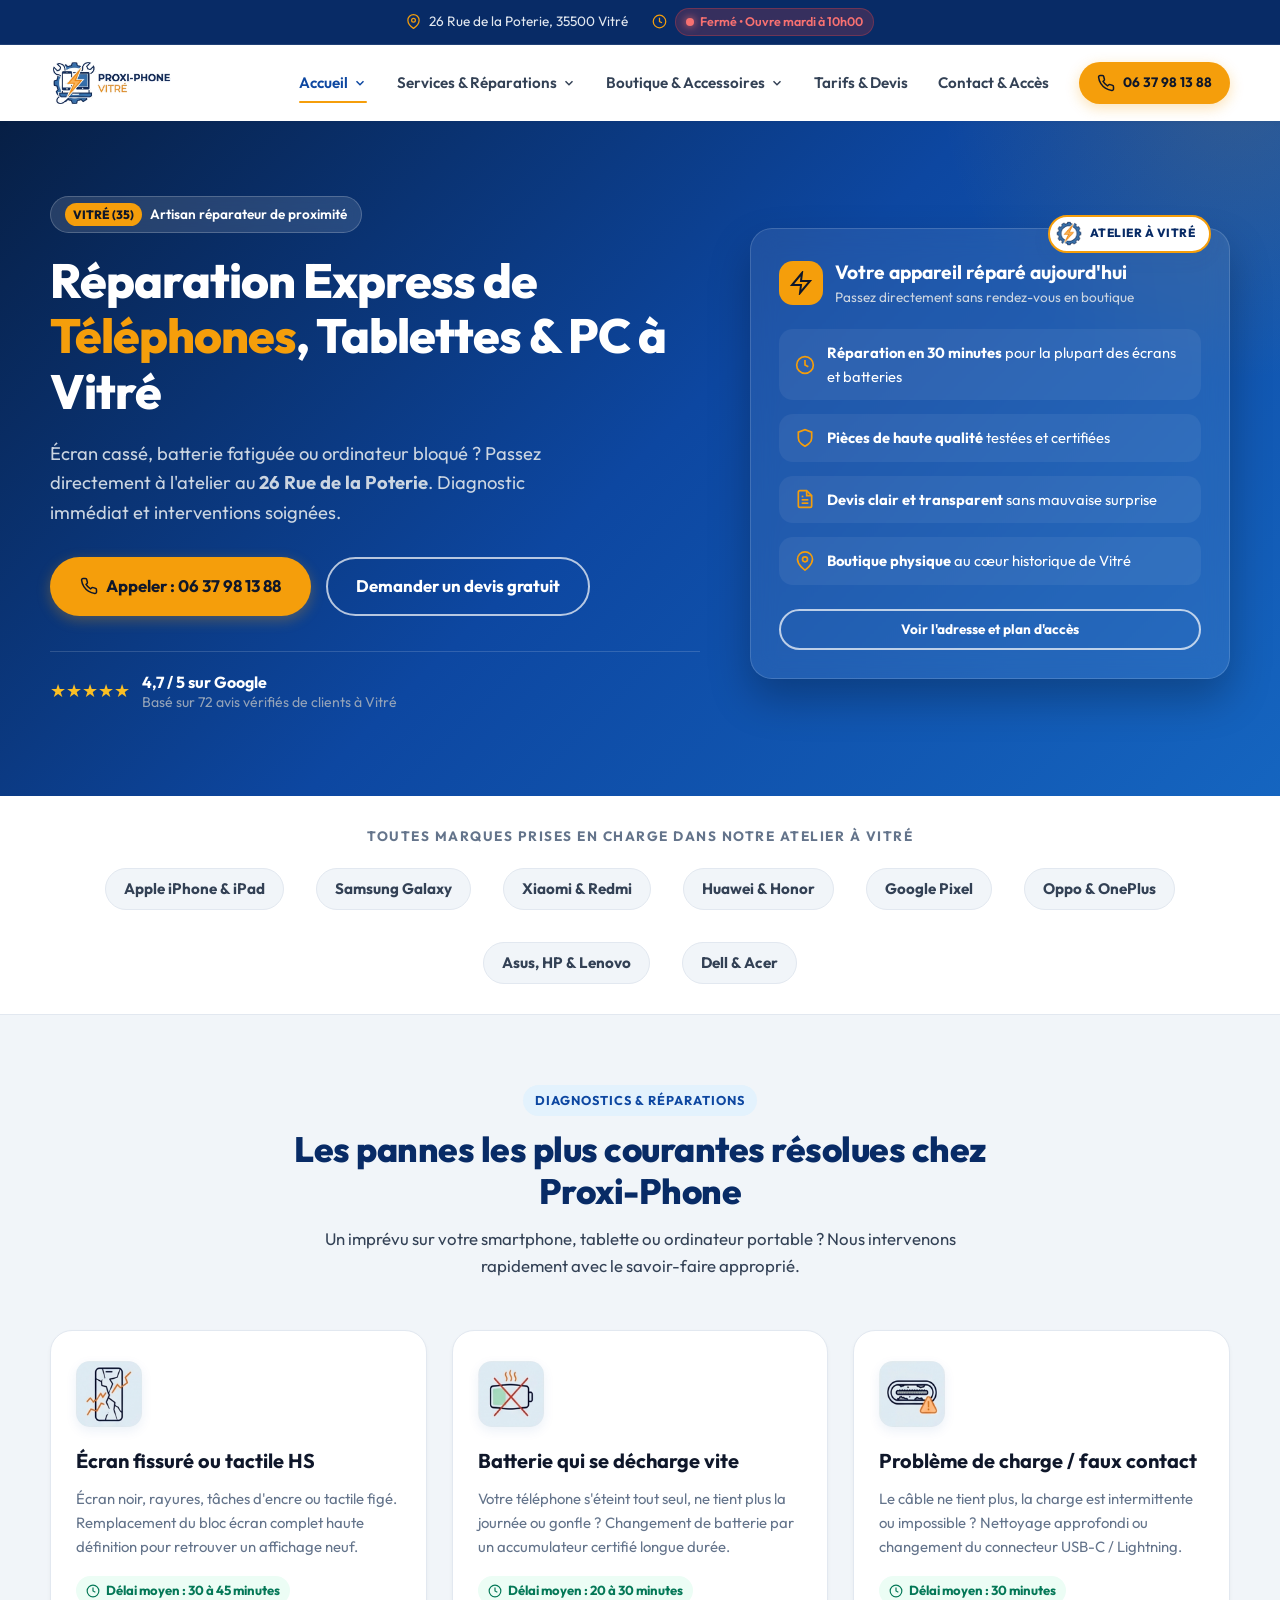
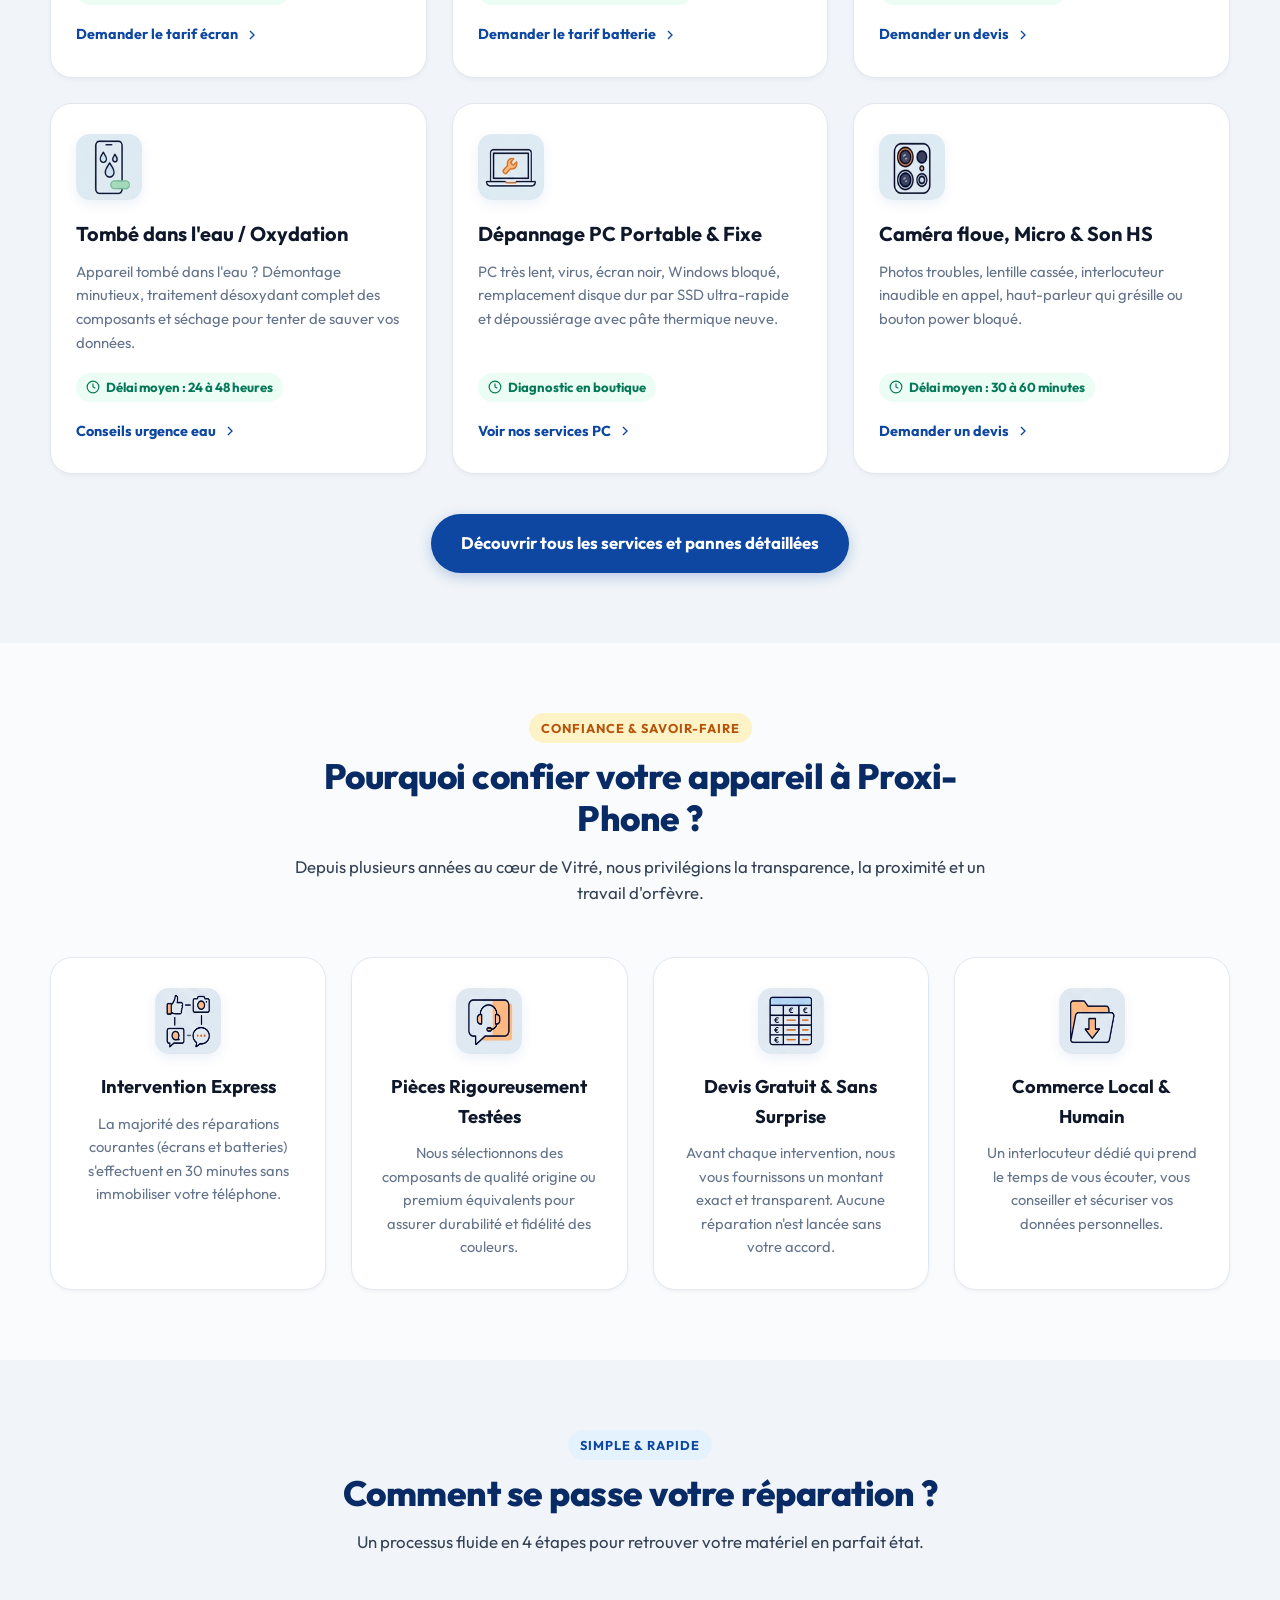
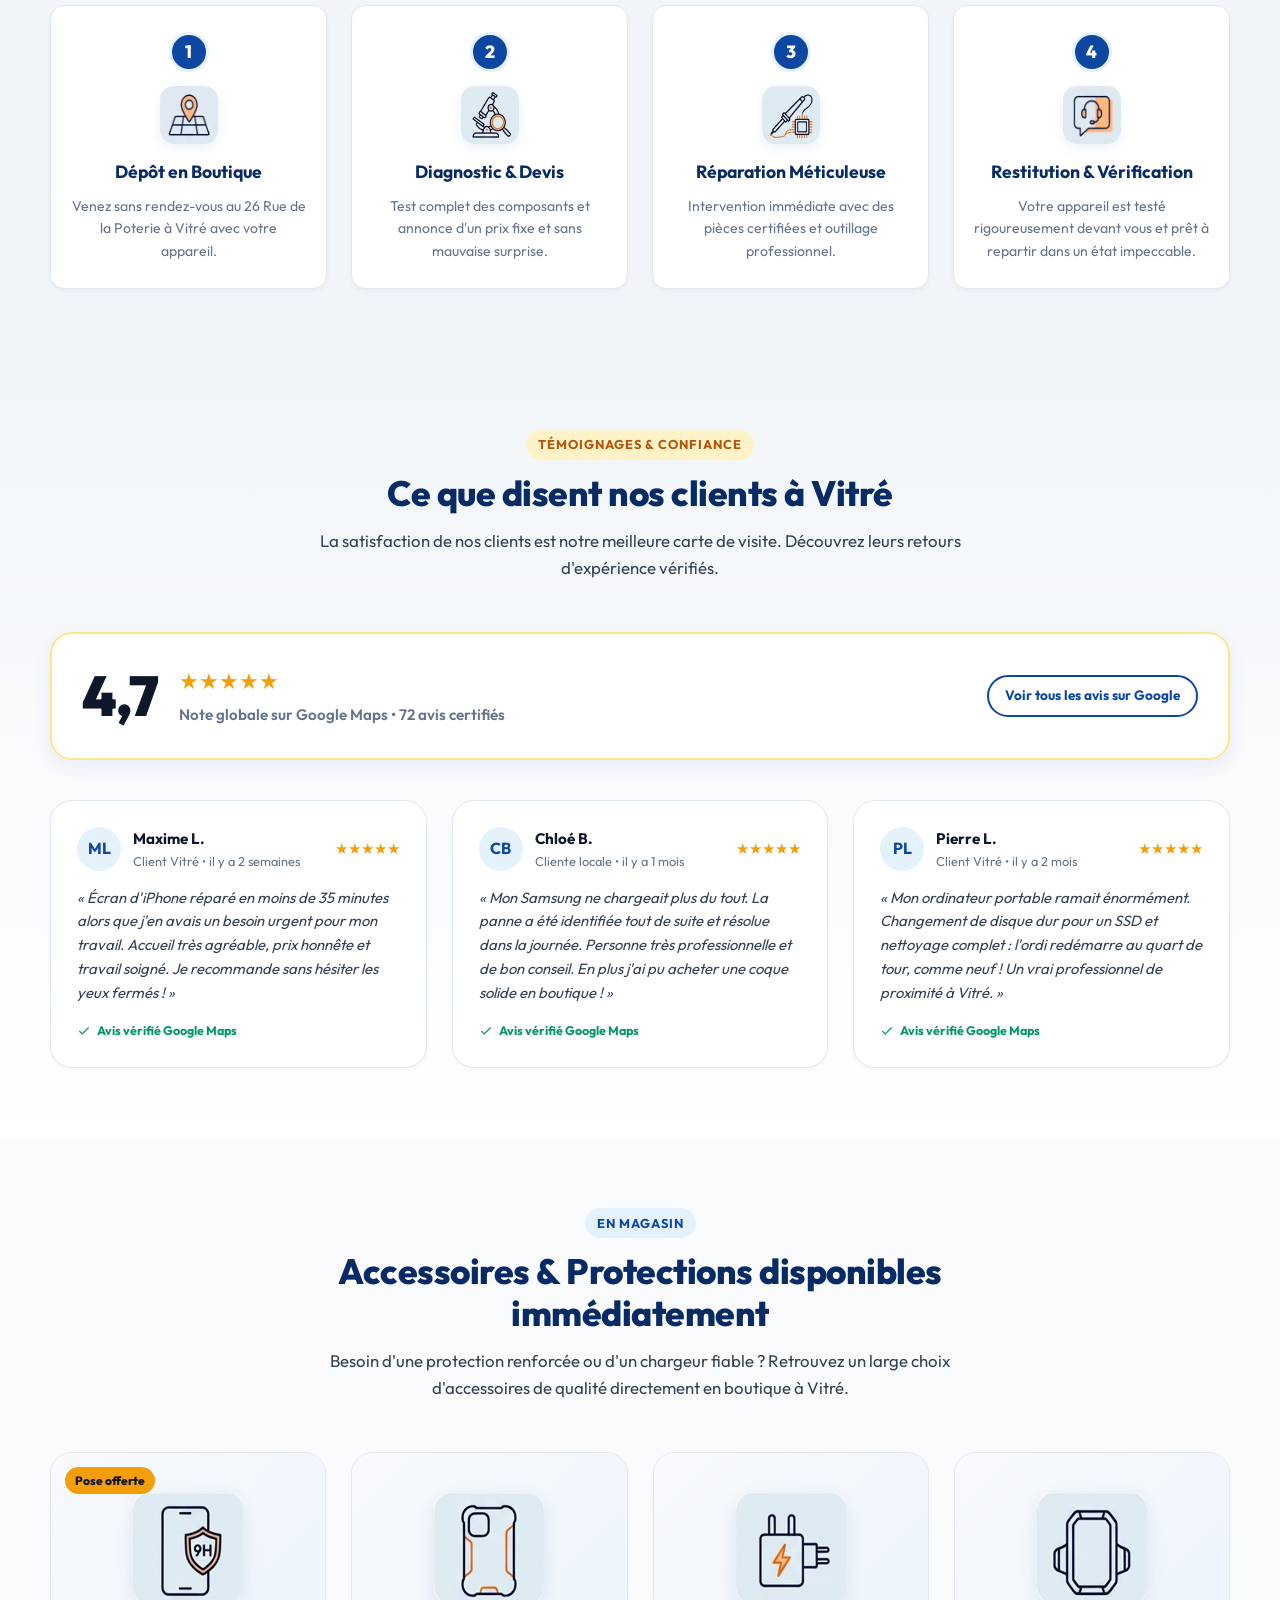
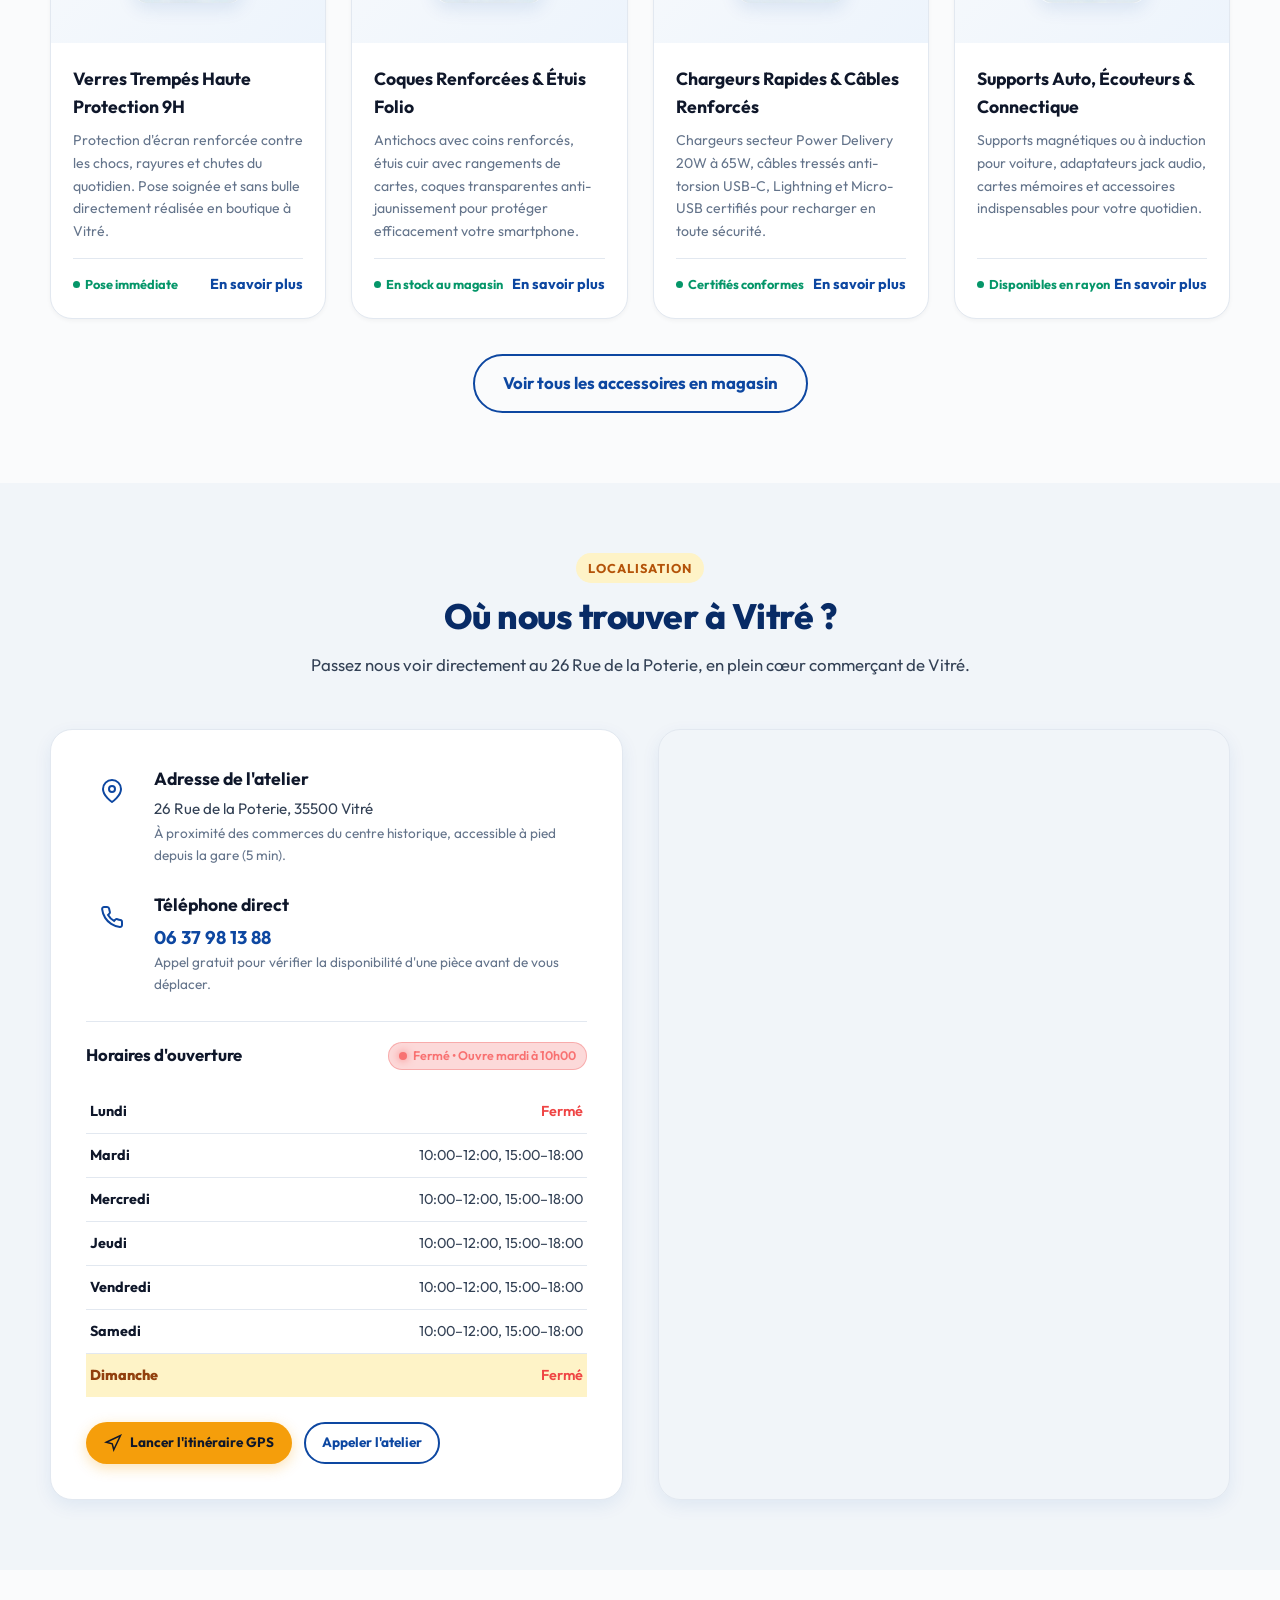
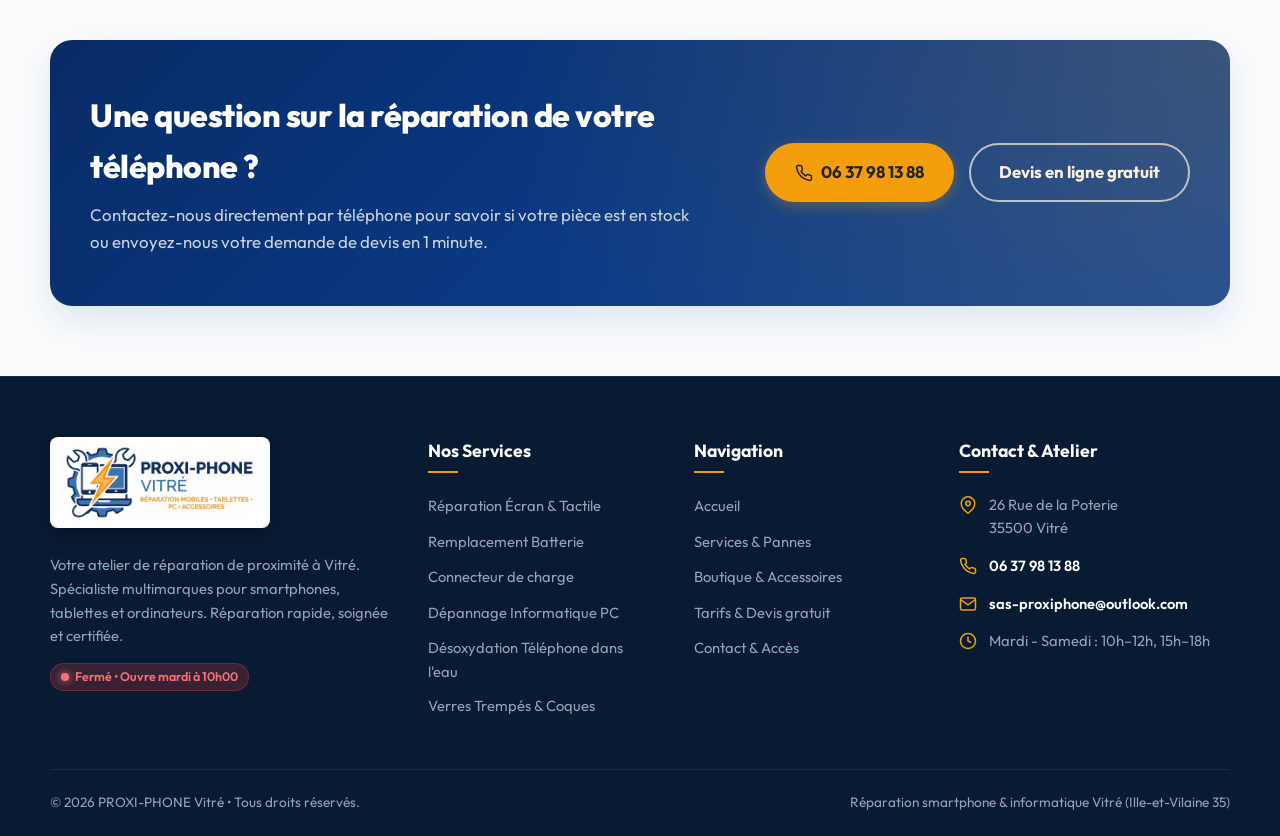
==== index.html @ 2a7ae10f "feat: version initiale v1.0.0 du site vitrine PROXI-PHONE Vitré" ====
<!DOCTYPE html>
<html lang="fr">
<head>
  <meta charset="UTF-8">
  <meta name="viewport" content="width=device-width, initial-scale=1.0">
  <title>PROXI-PHONE Vitré | Réparation Téléphones, Tablettes & Ordinateurs (35500)</title>
  <meta name="description" content="Réparation express de smartphones, tablettes et ordinateurs à Vitré (35500). Écran cassé, batterie, dépannage PC. 26 Rue de la Poterie. Sans RDV • 4.7/5 sur Google.">
  <meta name="keywords" content="réparation téléphone vitré, réparateur iphone vitré, dépannage informatique vitré, changement écran samsung 35500, proxi phone vitré, accessoires téléphone vitré">
  
  <!-- Open Graph -->
  <meta property="og:title" content="PROXI-PHONE Vitré | Réparation Express Téléphones & PC">
  <meta property="og:description" content="Votre spécialiste réparation mobile, tablette et informatique au centre-ville de Vitré. Diagnostic rapide et pièces testées & certifiées.">
  <meta property="og:type" content="website">
  <meta property="og:locale" content="fr_FR">

  <!-- Polices Google -->
  <link rel="preconnect" href="https://fonts.googleapis.com">
  <link rel="preconnect" href="https://fonts.gstatic.com" crossorigin>
  <link href="https://fonts.googleapis.com/css2?family=Outfit:wght@400;500;600;700;800;900&display=swap" rel="stylesheet">

  <link rel="stylesheet" href="assets/css/style.css">
  <link rel="icon" type="image/png" href="assets/logo/favicon.png">
  <link rel="apple-touch-icon" href="assets/logo/favicon.png">

  <!-- Données structurées SEO Local Schema.org -->
  <script type="application/ld+json">
  {
    "@context": "https://schema.org",
    "@type": "ElectronicsRepairShop",
    "name": "PROXI-PHONE",
    "image": "assets/images/store-preview.png",
    "telephone": "0637981388",
    "address": {
      "@type": "PostalAddress",
      "streetAddress": "26 Rue de la Poterie",
      "addressLocality": "Vitré",
      "postalCode": "35500",
      "addressCountry": "FR"
    },
    "geo": {
      "@type": "GeoCoordinates",
      "latitude": 48.1251,
      "longitude": -1.2114
    },
    "aggregateRating": {
      "@type": "AggregateRating",
      "ratingValue": "4.7",
      "reviewCount": "72"
    },
    "openingHoursSpecification": [
      {
        "@type": "OpeningHoursSpecification",
        "dayOfWeek": ["Tuesday", "Wednesday", "Thursday", "Friday", "Saturday"],
        "opens": "10:00",
        "closes": "12:00"
      },
      {
        "@type": "OpeningHoursSpecification",
        "dayOfWeek": ["Tuesday", "Wednesday", "Thursday", "Friday", "Saturday"],
        "opens": "15:00",
        "closes": "18:00"
      }
    ]
  }
  </script>
</head>
<body>

  <!-- Top bar infos & statut dynamique -->
  <div class="topbar">
    <div class="container">
      <div class="topbar-info">
        <div class="topbar-item">
          <svg viewBox="0 0 24 24" fill="none" stroke="currentColor" stroke-width="2"><path d="M21 10c0 7-9 13-9 13s-9-6-9-13a9 9 0 0 1 18 0z"></path><circle cx="12" cy="10" r="3"></circle></svg>
          <span>26 Rue de la Poterie, 35500 Vitré</span>
        </div>
        <div class="topbar-item">
          <svg viewBox="0 0 24 24" fill="none" stroke="currentColor" stroke-width="2"><circle cx="12" cy="12" r="10"></circle><polyline points="12 6 12 12 16 14"></polyline></svg>
          <span class="status-badge closed"><span class="status-dot"></span><span>Calcul en cours...</span></span>
        </div>
      </div>
    </div>
  </div>

  <!-- Header & Navigation -->
  <header class="site-header">
    <div class="container">
      <div class="header-inner">
        <a href="index.html" class="logo" title="PROXI-PHONE Vitré - Accueil">
          <img src="assets/logo/logo-compact-horizontal.png" alt="PROXI-PHONE Vitré - Réparation Mobiles & PC" class="logo-header-img" width="419" height="163" fetchpriority="high">
        </a>

        <nav class="main-nav">
          <ul class="nav-links">
            <li class="nav-item has-dropdown">
              <a href="index.html" class="nav-link active">
                <span>Accueil</span>
                <svg class="dropdown-chevron" viewBox="0 0 24 24" fill="none" stroke="currentColor"><polyline points="6 9 12 15 18 9"></polyline></svg>
              </a>
              <ul class="dropdown-menu">
                <li><a href="index.html" class="dropdown-item"><svg viewBox="0 0 24 24" fill="none" stroke="currentColor" stroke-width="2"><path d="M3 9l9-7 9 7v11a2 2 0 0 1-2 2H5a2 2 0 0 1-2-2z"></path><polyline points="9 22 9 12 15 12 15 22"></polyline></svg><span>Vue d'ensemble</span></a></li>
                <li><a href="index.html#pannes-courantes" class="dropdown-item"><svg viewBox="0 0 24 24" fill="none" stroke="currentColor" stroke-width="2"><circle cx="12" cy="12" r="10"></circle><polyline points="12 6 12 12 16 14"></polyline></svg><span>Pannes les plus courantes</span></a></li>
                <li><a href="index.html#pourquoi-proxi-phone" class="dropdown-item"><svg viewBox="0 0 24 24" fill="none" stroke="currentColor" stroke-width="2"><path d="M12 22s8-4 8-10V5l-8-3-8 3v7c0 6 8 10 8 10z"></path></svg><span>Pourquoi confier votre appareil</span></a></li>
              </ul>
            </li>

            <li class="nav-item has-dropdown">
              <a href="services.html" class="nav-link">
                <span>Services & Réparations</span>
                <svg class="dropdown-chevron" viewBox="0 0 24 24" fill="none" stroke="currentColor"><polyline points="6 9 12 15 18 9"></polyline></svg>
              </a>
              <ul class="dropdown-menu">
                <li><a href="services.html" class="dropdown-item"><svg viewBox="0 0 24 24" fill="none" stroke="currentColor" stroke-width="2"><polygon points="12 2 15.09 8.26 22 9.27 17 14.14 18.18 21.02 12 17.77 5.82 21.02 7 14.14 2 9.27 8.91 8.26 12 2"></polygon></svg><span>Tous nos services</span></a></li>
                <li><a href="services.html#reparation-smartphones" class="dropdown-item"><svg viewBox="0 0 24 24" fill="none" stroke="currentColor" stroke-width="2"><rect x="5" y="2" width="14" height="20" rx="2" ry="2"></rect><line x1="12" y1="18" x2="12.01" y2="18"></line></svg><span>Réparation Smartphone</span></a></li>
                <li><a href="services.html#reparation-tablettes" class="dropdown-item"><svg viewBox="0 0 24 24" fill="none" stroke="currentColor" stroke-width="2"><rect x="4" y="2" width="16" height="20" rx="2" ry="2"></rect><line x1="12" y1="18" x2="12.01" y2="18"></line></svg><span>Réparation iPad & Tablettes Android</span></a></li>
                <li><a href="services.html#depannage-informatique" class="dropdown-item"><svg viewBox="0 0 24 24" fill="none" stroke="currentColor" stroke-width="2"><rect x="2" y="3" width="20" height="14" rx="2" ry="2"></rect><line x1="8" y1="21" x2="16" y2="21"></line><line x1="12" y1="17" x2="12" y2="21"></line></svg><span>Dépannage Informatique (PC & Mac)</span></a></li>
              </ul>
            </li>

            <li class="nav-item has-dropdown">
              <a href="accessoires.html" class="nav-link">
                <span>Boutique & Accessoires</span>
                <svg class="dropdown-chevron" viewBox="0 0 24 24" fill="none" stroke="currentColor"><polyline points="6 9 12 15 18 9"></polyline></svg>
              </a>
              <ul class="dropdown-menu">
                <li><a href="accessoires.html" class="dropdown-item"><svg viewBox="0 0 24 24" fill="none" stroke="currentColor" stroke-width="2"><path d="M6 2L3 6v14a2 2 0 0 0 2 2h14a2 2 0 0 0 2-2V6l-3-4z"></path><line x1="3" y1="6" x2="21" y2="6"></line><path d="M16 10a4 4 0 0 1-8 0"></path></svg><span>Boutique en magasin</span></a></li>
                <li><a href="accessoires.html#gammes-accessoires" class="dropdown-item"><svg viewBox="0 0 24 24" fill="none" stroke="currentColor" stroke-width="2"><rect x="5" y="2" width="14" height="20" rx="2" ry="2"></rect><line x1="12" y1="18" x2="12.01" y2="18"></line></svg><span>Nos gammes d'accessoires disponibles</span></a></li>
                <li><a href="accessoires.html#avantages-boutique" class="dropdown-item"><svg viewBox="0 0 24 24" fill="none" stroke="currentColor" stroke-width="2"><polygon points="12 2 15.09 8.26 22 9.27 17 14.14 18.18 21.02 12 17.77 5.82 21.02 7 14.14 2 9.27 8.91 8.26 12 2"></polygon></svg><span>L'avantage d'acheter en boutique à Vitré</span></a></li>
              </ul>
            </li>

            <li class="nav-item"><a href="devis.html" class="nav-link">Tarifs & Devis</a></li>
            <li class="nav-item"><a href="contact.html" class="nav-link">Contact & Accès</a></li>
          </ul>

          <div class="header-cta-group">
            <a href="tel:0637981388" class="btn btn-accent btn-sm">
              <svg viewBox="0 0 24 24" fill="none" stroke="currentColor" stroke-width="2"><path d="M22 16.92v3a2 2 0 0 1-2.18 2 19.79 19.79 0 0 1-8.63-3.07 19.5 19.5 0 0 1-6-6 19.79 19.79 0 0 1-3.07-8.67A2 2 0 0 1 4.11 2h3a2 2 0 0 1 2 1.72 12.84 12.84 0 0 0 .7 2.81 2 2 0 0 1-.45 2.11L8.09 9.91a16 16 0 0 0 6 6l1.27-1.27a2 2 0 0 1 2.11-.45 12.84 12.84 0 0 0 2.81.7A2 2 0 0 1 22 16.92z"></path></svg>
              <span>06 37 98 13 88</span>
            </a>
            <button class="menu-toggle" aria-label="Menu principal">
              <svg width="24" height="24" viewBox="0 0 24 24" fill="none" stroke="currentColor" stroke-width="2"><line x1="3" y1="12" x2="21" y2="12"></line><line x1="3" y1="6" x2="21" y2="6"></line><line x1="3" y1="18" x2="21" y2="18"></line></svg>
            </button>
          </div>
        </nav>
      </div>
    </div>
  </header>

  <!-- HERO SECTION -->
  <section class="hero">
    <div class="container">
      <div class="hero-grid">
        <div class="hero-content">
          <div class="hero-badge-pill">
            <span class="pill-tag">VITRÉ (35)</span>
            <span>Artisan réparateur de proximité</span>
          </div>
          
          <h1 class="hero-title">
            Réparation Express de <span class="highlight">Téléphones</span>, Tablettes & PC à Vitré
          </h1>
          
          <p class="hero-subtitle">
            Écran cassé, batterie fatiguée ou ordinateur bloqué ? Passez directement à l'atelier au <strong>26 Rue de la Poterie</strong>. Diagnostic immédiat et interventions soignées.
          </p>

          <div class="hero-actions">
            <a href="tel:0637981388" class="btn btn-accent btn-lg">
              <svg viewBox="0 0 24 24" fill="none" stroke="currentColor" stroke-width="2"><path d="M22 16.92v3a2 2 0 0 1-2.18 2 19.79 19.79 0 0 1-8.63-3.07 19.5 19.5 0 0 1-6-6 19.79 19.79 0 0 1-3.07-8.67A2 2 0 0 1 4.11 2h3a2 2 0 0 1 2 1.72 12.84 12.84 0 0 0 .7 2.81 2 2 0 0 1-.45 2.11L8.09 9.91a16 16 0 0 0 6 6l1.27-1.27a2 2 0 0 1 2.11-.45 12.84 12.84 0 0 0 2.81.7A2 2 0 0 1 22 16.92z"></path></svg>
              <span>Appeler : 06 37 98 13 88</span>
            </a>
            <a href="devis.html" class="btn btn-outline-white btn-lg">
              Demander un devis gratuit
            </a>
          </div>

          <div class="hero-social-proof">
            <div class="google-review-badge">
              <div class="google-stars">★★★★★</div>
              <div class="google-text">
                <strong>4,7 / 5 sur Google</strong>
                <span>Basé sur 72 avis vérifiés de clients à Vitré</span>
              </div>
            </div>
          </div>
        </div>

        <!-- Carte droite mise en avant -->
        <div class="hero-card">
          <div class="hero-corner-badge">
            <img src="assets/logo/logo-icone-engrenage.png" alt="Proxi-Phone Vitré" loading="lazy" decoding="async">
            <span>Atelier à Vitré</span>
          </div>
          <div class="hero-card-header">
            <div class="hero-card-icon">
              <svg viewBox="0 0 24 24" fill="none" stroke="currentColor" stroke-width="2"><polygon points="13 2 3 14 12 14 11 22 21 10 12 10 13 2"></polygon></svg>
            </div>
            <div>
              <h3>Votre appareil réparé aujourd'hui</h3>
              <p>Passez directement sans rendez-vous en boutique</p>
            </div>
          </div>

          <div class="hero-features-list">
            <div class="hero-feature-item">
              <svg viewBox="0 0 24 24" fill="none" stroke="currentColor" stroke-width="2"><circle cx="12" cy="12" r="10"></circle><polyline points="12 6 12 12 16 14"></polyline></svg>
              <div><strong>Réparation en 30 minutes</strong> pour la plupart des écrans et batteries</div>
            </div>
            <div class="hero-feature-item">
              <svg viewBox="0 0 24 24" fill="none" stroke="currentColor" stroke-width="2"><path d="M12 22s8-4 8-10V5l-8-3-8 3v7c0 6 8 10 8 10z"></path></svg>
              <div><strong>Pièces de haute qualité</strong> testées et certifiées</div>
            </div>
            <div class="hero-feature-item">
              <svg viewBox="0 0 24 24" fill="none" stroke="currentColor" stroke-width="2"><path d="M14 2H6a2 2 0 0 0-2 2v16a2 2 0 0 0 2 2h12a2 2 0 0 0 2-2V8z"></path><polyline points="14 2 14 8 20 8"></polyline><line x1="16" y1="13" x2="8" y2="13"></line><line x1="16" y1="17" x2="8" y2="17"></line><polyline points="10 9 9 9 8 9"></polyline></svg>
              <div><strong>Devis clair et transparent</strong> sans mauvaise surprise</div>
            </div>
            <div class="hero-feature-item">
              <svg viewBox="0 0 24 24" fill="none" stroke="currentColor" stroke-width="2"><path d="M21 10c0 7-9 13-9 13s-9-6-9-13a9 9 0 0 1 18 0z"></path><circle cx="12" cy="10" r="3"></circle></svg>
              <div><strong>Boutique physique</strong> au cœur historique de Vitré</div>
            </div>
          </div>

          <div class="hero-card-footer">
            <a href="contact.html" class="btn btn-outline-white btn-sm" style="width:100%;">
              Voir l'adresse et plan d'accès
            </a>
          </div>
        </div>
      </div>
    </div>
  </section>

  <!-- BANDEAU DES MARQUES -->
  <section class="brands-section">
    <div class="container">
      <div class="brands-title">Toutes marques prises en charge dans notre atelier à Vitré</div>
      <div class="brands-list">
        <span class="brand-badge">Apple iPhone & iPad</span>
        <span class="brand-badge">Samsung Galaxy</span>
        <span class="brand-badge">Xiaomi & Redmi</span>
        <span class="brand-badge">Huawei & Honor</span>
        <span class="brand-badge">Google Pixel</span>
        <span class="brand-badge">Oppo & OnePlus</span>
        <span class="brand-badge">Asus, HP & Lenovo</span>
        <span class="brand-badge">Dell & Acer</span>
      </div>
    </div>
  </section>

  <!-- SECTION PANNES COURANTES -->
  <section class="section section-bg-light" id="pannes-courantes">
    <div class="container">
      <div class="section-header">
        <span class="section-tag">Diagnostics & Réparations</span>
        <h2 class="section-title">Les pannes les plus courantes résolues chez Proxi-Phone</h2>
        <p class="section-desc">Un imprévu sur votre smartphone, tablette ou ordinateur portable ? Nous intervenons rapidement avec le savoir-faire approprié.</p>
      </div>

      <div class="issues-grid">
        <!-- Écran cassé -->
        <div class="issue-card">
          <div class="issue-card-icon">
            <img src="assets/pictogrammes/picto-ecran-casse.png" alt="Écran fissuré ou tactile HS" loading="lazy" decoding="async">
          </div>
          <h3>Écran fissuré ou tactile HS</h3>
          <p>Écran noir, rayures, tâches d'encre ou tactile figé. Remplacement du bloc écran complet haute définition pour retrouver un affichage neuf.</p>
          <div class="issue-card-delay">
            <svg viewBox="0 0 24 24" fill="none" stroke="currentColor" stroke-width="2"><circle cx="12" cy="12" r="10"></circle><polyline points="12 6 12 12 16 14"></polyline></svg>
            <span>Délai moyen : 30 à 45 minutes</span>
          </div>
          <a href="devis.html" class="issue-card-btn">
            Demander le tarif écran <svg viewBox="0 0 24 24" fill="none" stroke="currentColor" stroke-width="2"><polyline points="9 18 15 12 9 6"></polyline></svg>
          </a>
        </div>

        <!-- Batterie HS -->
        <div class="issue-card">
          <div class="issue-card-icon">
            <img src="assets/pictogrammes/picto-batterie.png" alt="Batterie qui se décharge vite" loading="lazy" decoding="async">
          </div>
          <h3>Batterie qui se décharge vite</h3>
          <p>Votre téléphone s'éteint tout seul, ne tient plus la journée ou gonfle ? Changement de batterie par un accumulateur certifié longue durée.</p>
          <div class="issue-card-delay">
            <svg viewBox="0 0 24 24" fill="none" stroke="currentColor" stroke-width="2"><circle cx="12" cy="12" r="10"></circle><polyline points="12 6 12 12 16 14"></polyline></svg>
            <span>Délai moyen : 20 à 30 minutes</span>
          </div>
          <a href="devis.html" class="issue-card-btn">
            Demander le tarif batterie <svg viewBox="0 0 24 24" fill="none" stroke="currentColor" stroke-width="2"><polyline points="9 18 15 12 9 6"></polyline></svg>
          </a>
        </div>

        <!-- Connecteur de charge -->
        <div class="issue-card">
          <div class="issue-card-icon">
            <img src="assets/pictogrammes/picto-connecteur-charge.png" alt="Problème de charge / connecteur USB-C" loading="lazy" decoding="async">
          </div>
          <h3>Problème de charge / faux contact</h3>
          <p>Le câble ne tient plus, la charge est intermittente ou impossible ? Nettoyage approfondi ou changement du connecteur USB-C / Lightning.</p>
          <div class="issue-card-delay">
            <svg viewBox="0 0 24 24" fill="none" stroke="currentColor" stroke-width="2"><circle cx="12" cy="12" r="10"></circle><polyline points="12 6 12 12 16 14"></polyline></svg>
            <span>Délai moyen : 30 minutes</span>
          </div>
          <a href="devis.html" class="issue-card-btn">
            Demander un devis <svg viewBox="0 0 24 24" fill="none" stroke="currentColor" stroke-width="2"><polyline points="9 18 15 12 9 6"></polyline></svg>
          </a>
        </div>

        <!-- Désoxydation liquide -->
        <div class="issue-card">
          <div class="issue-card-icon">
            <img src="assets/pictogrammes/picto-deoxydation-eau.png" alt="Tombé dans l'eau / Oxydation" loading="lazy" decoding="async">
          </div>
          <h3>Tombé dans l'eau / Oxydation</h3>
          <p>Appareil tombé dans l'eau ? Démontage minutieux, traitement désoxydant complet des composants et séchage pour tenter de sauver vos données.</p>
          <div class="issue-card-delay">
            <svg viewBox="0 0 24 24" fill="none" stroke="currentColor" stroke-width="2"><circle cx="12" cy="12" r="10"></circle><polyline points="12 6 12 12 16 14"></polyline></svg>
            <span>Délai moyen : 24 à 48 heures</span>
          </div>
          <a href="services.html" class="issue-card-btn">
            Conseils urgence eau <svg viewBox="0 0 24 24" fill="none" stroke="currentColor" stroke-width="2"><polyline points="9 18 15 12 9 6"></polyline></svg>
          </a>
        </div>

        <!-- Dépannage PC & Ordinateurs -->
        <div class="issue-card">
          <div class="issue-card-icon">
            <img src="assets/pictogrammes/picto-reparation-pc.png" alt="Dépannage PC Portable & Fixe" loading="lazy" decoding="async">
          </div>
          <h3>Dépannage PC Portable & Fixe</h3>
          <p>PC très lent, virus, écran noir, Windows bloqué, remplacement disque dur par SSD ultra-rapide et dépoussiérage avec pâte thermique neuve.</p>
          <div class="issue-card-delay">
            <svg viewBox="0 0 24 24" fill="none" stroke="currentColor" stroke-width="2"><circle cx="12" cy="12" r="10"></circle><polyline points="12 6 12 12 16 14"></polyline></svg>
            <span>Diagnostic en boutique</span>
          </div>
          <a href="services.html" class="issue-card-btn">
            Voir nos services PC <svg viewBox="0 0 24 24" fill="none" stroke="currentColor" stroke-width="2"><polyline points="9 18 15 12 9 6"></polyline></svg>
          </a>
        </div>

        <!-- Caméra, Audio & Boutons -->
        <div class="issue-card">
          <div class="issue-card-icon">
            <img src="assets/pictogrammes/picto-module-camera.png" alt="Caméra floue, Micro & Son HS" loading="lazy" decoding="async">
          </div>
          <h3>Caméra floue, Micro & Son HS</h3>
          <p>Photos troubles, lentille cassée, interlocuteur inaudible en appel, haut-parleur qui grésille ou bouton power bloqué.</p>
          <div class="issue-card-delay">
            <svg viewBox="0 0 24 24" fill="none" stroke="currentColor" stroke-width="2"><circle cx="12" cy="12" r="10"></circle><polyline points="12 6 12 12 16 14"></polyline></svg>
            <span>Délai moyen : 30 à 60 minutes</span>
          </div>
          <a href="devis.html" class="issue-card-btn">
            Demander un devis <svg viewBox="0 0 24 24" fill="none" stroke="currentColor" stroke-width="2"><polyline points="9 18 15 12 9 6"></polyline></svg>
          </a>
        </div>
      </div>

      <div style="text-align:center; margin-top:40px;">
        <a href="services.html" class="btn btn-primary btn-lg">Découvrir tous les services et pannes détaillées</a>
      </div>
    </div>
  </section>

  <!-- POURQUOI NOUS CHOISIR -->
  <section class="section" id="pourquoi-proxi-phone">
    <div class="container">
      <div class="section-header">
        <span class="section-tag tag-accent">Confiance & Savoir-faire</span>
        <h2 class="section-title">Pourquoi confier votre appareil à Proxi-Phone ?</h2>
        <p class="section-desc">Depuis plusieurs années au cœur de Vitré, nous privilégions la transparence, la proximité et un travail d'orfèvre.</p>
      </div>

      <div class="why-us-grid">
        <div class="feature-box">
          <div class="feature-box-icon">
            <img src="assets/pictogrammes/picto-site-express.png" alt="Intervention Express 30 min" loading="lazy" decoding="async">
          </div>
          <h3>Intervention Express</h3>
          <p>La majorité des réparations courantes (écrans et batteries) s'effectuent en 30 minutes sans immobiliser votre téléphone.</p>
        </div>

        <div class="feature-box">
          <div class="feature-box-icon">
            <img src="assets/pictogrammes/picto-site-qualite.png" alt="Pièces certifiées haute qualité" loading="lazy" decoding="async">
          </div>
          <h3>Pièces Rigoureusement Testées</h3>
          <p>Nous sélectionnons des composants de qualité origine ou premium équivalents pour assurer durabilité et fidélité des couleurs.</p>
        </div>

        <div class="feature-box">
          <div class="feature-box-icon">
            <img src="assets/pictogrammes/picto-site-tarifs.png" alt="Devis Gratuit & Sans Surprise" loading="lazy" decoding="async">
          </div>
          <h3>Devis Gratuit & Sans Surprise</h3>
          <p>Avant chaque intervention, nous vous fournissons un montant exact et transparent. Aucune réparation n'est lancée sans votre accord.</p>
        </div>

        <div class="feature-box">
          <div class="feature-box-icon">
            <img src="assets/pictogrammes/picto-site-technicien.png" alt="Artisan réparateur local" loading="lazy" decoding="async">
          </div>
          <h3>Commerce Local & Humain</h3>
          <p>Un interlocuteur dédié qui prend le temps de vous écouter, vous conseiller et sécuriser vos données personnelles.</p>
        </div>
      </div>
    </div>
  </section>

  <!-- PROCESSUS EN 4 ÉTAPES -->
  <section class="section section-bg-light">
    <div class="container">
      <div class="section-header">
        <span class="section-tag">Simple & Rapide</span>
        <h2 class="section-title">Comment se passe votre réparation ?</h2>
        <p class="section-desc">Un processus fluide en 4 étapes pour retrouver votre matériel en parfait état.</p>
      </div>

      <div class="steps-container">
        <div class="step-card">
          <div class="step-number">1</div>
          <div class="step-card-picto">
            <img src="assets/pictogrammes/picto-site-localisation.png" alt="Dépôt en boutique Vitré" loading="lazy" decoding="async">
          </div>
          <h4>Dépôt en Boutique</h4>
          <p>Venez sans rendez-vous au 26 Rue de la Poterie à Vitré avec votre appareil.</p>
        </div>

        <div class="step-card">
          <div class="step-number">2</div>
          <div class="step-card-picto">
            <img src="assets/pictogrammes/picto-diagnostic.png" alt="Diagnostic & Devis immédiat" loading="lazy" decoding="async">
          </div>
          <h4>Diagnostic & Devis</h4>
          <p>Test complet des composants et annonce d'un prix fixe et sans mauvaise surprise.</p>
        </div>

        <div class="step-card">
          <div class="step-number">3</div>
          <div class="step-card-picto">
            <img src="assets/pictogrammes/picto-microsoudure.png" alt="Réparation méticuleuse" loading="lazy" decoding="async">
          </div>
          <h4>Réparation Méticuleuse</h4>
          <p>Intervention immédiate avec des pièces certifiées et outillage professionnel.</p>
        </div>

        <div class="step-card">
          <div class="step-number">4</div>
          <div class="step-card-picto">
            <img src="assets/pictogrammes/picto-site-qualite.png" alt="Restitution et vérification" loading="lazy" decoding="async">
          </div>
          <h4>Restitution & Vérification</h4>
          <p>Votre appareil est testé rigoureusement devant vous et prêt à repartir dans un état impeccable.</p>
        </div>
      </div>
    </div>
  </section>

  <!-- SECTION AVIS GOOGLE -->
  <section class="section reviews-section">
    <div class="container">
      <div class="section-header">
        <span class="section-tag tag-accent">Témoignages & Confiance</span>
        <h2 class="section-title">Ce que disent nos clients à Vitré</h2>
        <p class="section-desc">La satisfaction de nos clients est notre meilleure carte de visite. Découvrez leurs retours d'expérience vérifiés.</p>
      </div>

      <!-- Résumé note Google -->
      <div class="reviews-summary-card">
        <div class="rating-big-box">
          <div class="rating-score">4,7</div>
          <div class="rating-stars-group">
            <div class="stars">★★★★★</div>
            <div class="rating-count">Note globale sur Google Maps • 72 avis certifiés</div>
          </div>
        </div>
        <div>
          <a href="https://maps.google.com/?cid=vitre" target="_blank" rel="noopener" class="btn btn-outline btn-sm">
            Voir tous les avis sur Google
          </a>
        </div>
      </div>

      <!-- Grille d'avis -->
      <div class="reviews-grid">
        <div class="review-card">
          <div>
            <div class="review-header">
              <div class="reviewer-info">
                <div class="reviewer-avatar">ML</div>
                <div>
                  <div class="reviewer-name">Maxime L.</div>
                  <div class="reviewer-date">Client Vitré • il y a 2 semaines</div>
                </div>
              </div>
              <div class="review-stars">★★★★★</div>
            </div>
            <p class="review-body">
              « Écran d'iPhone réparé en moins de 35 minutes alors que j'en avais un besoin urgent pour mon travail. Accueil très agréable, prix honnête et travail soigné. Je recommande sans hésiter les yeux fermés ! »
            </p>
          </div>
          <div class="review-badge-verified">
            <svg viewBox="0 0 24 24" fill="none" stroke="currentColor" stroke-width="2"><polyline points="20 6 9 17 4 12"></polyline></svg>
            <span>Avis vérifié Google Maps</span>
          </div>
        </div>

        <div class="review-card">
          <div>
            <div class="review-header">
              <div class="reviewer-info">
                <div class="reviewer-avatar">CB</div>
                <div>
                  <div class="reviewer-name">Chloé B.</div>
                  <div class="reviewer-date">Cliente locale • il y a 1 mois</div>
                </div>
              </div>
              <div class="review-stars">★★★★★</div>
            </div>
            <p class="review-body">
              « Mon Samsung ne chargeait plus du tout. La panne a été identifiée tout de suite et résolue dans la journée. Personne très professionnelle et de bon conseil. En plus j'ai pu acheter une coque solide en boutique ! »
            </p>
          </div>
          <div class="review-badge-verified">
            <svg viewBox="0 0 24 24" fill="none" stroke="currentColor" stroke-width="2"><polyline points="20 6 9 17 4 12"></polyline></svg>
            <span>Avis vérifié Google Maps</span>
          </div>
        </div>

        <div class="review-card">
          <div>
            <div class="review-header">
              <div class="reviewer-info">
                <div class="reviewer-avatar">PL</div>
                <div>
                  <div class="reviewer-name">Pierre L.</div>
                  <div class="reviewer-date">Client Vitré • il y a 2 mois</div>
                </div>
              </div>
              <div class="review-stars">★★★★★</div>
            </div>
            <p class="review-body">
              « Mon ordinateur portable ramait énormément. Changement de disque dur pour un SSD et nettoyage complet : l'ordi redémarre au quart de tour, comme neuf ! Un vrai professionnel de proximité à Vitré. »
            </p>
          </div>
          <div class="review-badge-verified">
            <svg viewBox="0 0 24 24" fill="none" stroke="currentColor" stroke-width="2"><polyline points="20 6 9 17 4 12"></polyline></svg>
            <span>Avis vérifié Google Maps</span>
          </div>
        </div>
      </div>
    </div>
  </section>

  <!-- APERÇU BOUTIQUE ACCESSOIRES -->
  <section class="section">
    <div class="container">
      <div class="section-header">
        <span class="section-tag">En Magasin</span>
        <h2 class="section-title">Accessoires & Protections disponibles immédiatement</h2>
        <p class="section-desc">Besoin d'une protection renforcée ou d'un chargeur fiable ? Retrouvez un large choix d'accessoires de qualité directement en boutique à Vitré.</p>
      </div>

      <div class="shop-preview-grid">
        <div class="product-item">
          <div class="product-image-container">
            <span class="product-badge-flag">Pose offerte</span>
            <img src="assets/pictogrammes/picto-verre-trempe.png" alt="Verres Trempés Haute Protection 9H" loading="lazy" decoding="async">
          </div>
          <div class="product-details">
            <h4>Verres Trempés Haute Protection 9H</h4>
            <p>Protection d'écran renforcée contre les chocs, rayures et chutes du quotidien. Pose soignée et sans bulle directement réalisée en boutique à Vitré.</p>
            <div class="product-footer">
              <span class="product-availability">Pose immédiate</span>
              <a href="accessoires.html" class="issue-card-btn">En savoir plus</a>
            </div>
          </div>
        </div>

        <div class="product-item">
          <div class="product-image-container">
            <img src="assets/pictogrammes/picto-coque-antichoc.png" alt="Coques Renforcées & Étuis Folio" loading="lazy" decoding="async">
          </div>
          <div class="product-details">
            <h4>Coques Renforcées & Étuis Folio</h4>
            <p>Antichocs avec coins renforcés, étuis cuir avec rangements de cartes, coques transparentes anti-jaunissement pour protéger efficacement votre smartphone.</p>
            <div class="product-footer">
              <span class="product-availability">En stock au magasin</span>
              <a href="accessoires.html" class="issue-card-btn">En savoir plus</a>
            </div>
          </div>
        </div>

        <div class="product-item">
          <div class="product-image-container">
            <img src="assets/pictogrammes/picto-bloc-charge.png" alt="Chargeurs Rapides & Câbles Renforcés" loading="lazy" decoding="async">
          </div>
          <div class="product-details">
            <h4>Chargeurs Rapides & Câbles Renforcés</h4>
            <p>Chargeurs secteur Power Delivery 20W à 65W, câbles tressés anti-torsion USB-C, Lightning et Micro-USB certifiés pour recharger en toute sécurité.</p>
            <div class="product-footer">
              <span class="product-availability">Certifiés conformes</span>
              <a href="accessoires.html" class="issue-card-btn">En savoir plus</a>
            </div>
          </div>
        </div>

        <div class="product-item">
          <div class="product-image-container">
            <img src="assets/pictogrammes/picto-support-voiture.png" alt="Supports Auto, Écouteurs & Connectique" loading="lazy" decoding="async">
          </div>
          <div class="product-details">
            <h4>Supports Auto, Écouteurs & Connectique</h4>
            <p>Supports magnétiques ou à induction pour voiture, adaptateurs jack audio, cartes mémoires et accessoires indispensables pour votre quotidien.</p>
            <div class="product-footer">
              <span class="product-availability">Disponibles en rayon</span>
              <a href="accessoires.html" class="issue-card-btn">En savoir plus</a>
            </div>
          </div>
        </div>
      </div>

      <div style="text-align:center; margin-top:35px;">
        <a href="accessoires.html" class="btn btn-outline btn-lg">Voir tous les accessoires en magasin</a>
      </div>
    </div>
  </section>

  <!-- HORAIRES, ACCÈS & PLAN -->
  <section class="section section-bg-light" id="acces">
    <div class="container">
      <div class="section-header">
        <span class="section-tag tag-accent">Localisation</span>
        <h2 class="section-title">Où nous trouver à Vitré ?</h2>
        <p class="section-desc">Passez nous voir directement au 26 Rue de la Poterie, en plein cœur commerçant de Vitré.</p>
      </div>

      <div class="access-grid">
        <!-- Informations & Horaires -->
        <div class="access-info-card">
          <div class="access-header-item">
            <div class="access-icon">
              <svg viewBox="0 0 24 24" fill="none" stroke="currentColor" stroke-width="2"><path d="M21 10c0 7-9 13-9 13s-9-6-9-13a9 9 0 0 1 18 0z"></path><circle cx="12" cy="10" r="3"></circle></svg>
            </div>
            <div class="access-text">
              <h4>Adresse de l'atelier</h4>
              <p>26 Rue de la Poterie, 35500 Vitré</p>
              <p style="font-size:0.85rem; color:#64748b; margin-top:2px;">À proximité des commerces du centre historique, accessible à pied depuis la gare (5 min).</p>
            </div>
          </div>

          <div class="access-header-item">
            <div class="access-icon">
              <svg viewBox="0 0 24 24" fill="none" stroke="currentColor" stroke-width="2"><path d="M22 16.92v3a2 2 0 0 1-2.18 2 19.79 19.79 0 0 1-8.63-3.07 19.5 19.5 0 0 1-6-6 19.79 19.79 0 0 1-3.07-8.67A2 2 0 0 1 4.11 2h3a2 2 0 0 1 2 1.72 12.84 12.84 0 0 0 .7 2.81 2 2 0 0 1-.45 2.11L8.09 9.91a16 16 0 0 0 6 6l1.27-1.27a2 2 0 0 1 2.11-.45 12.84 12.84 0 0 0 2.81.7A2 2 0 0 1 22 16.92z"></path></svg>
            </div>
            <div class="access-text">
              <h4>Téléphone direct</h4>
              <p><a href="tel:0637981388" style="color:var(--primary); font-weight:700; font-size:1.15rem;">06 37 98 13 88</a></p>
              <p style="font-size:0.85rem; color:#64748b;">Appel gratuit pour vérifier la disponibilité d'une pièce avant de vous déplacer.</p>
            </div>
          </div>

          <div style="margin-top:25px; padding-top:20px; border-top:1px solid var(--border);">
            <div style="display:flex; justify-content:space-between; align-items:center; margin-bottom:12px;">
              <h4 style="font-size:1.05rem; font-weight:700;">Horaires d'ouverture</h4>
              <span class="status-badge closed"><span class="status-dot"></span><span>Statut en direct</span></span>
            </div>

            <table class="hours-table">
              <tbody>
                <tr data-day="1">
                  <td class="day">Lundi</td>
                  <td class="time"><span style="color:#ef4444; font-weight:600;">Fermé</span></td>
                </tr>
                <tr data-day="2">
                  <td class="day">Mardi</td>
                  <td class="time">10:00–12:00, 15:00–18:00</td>
                </tr>
                <tr data-day="3">
                  <td class="day">Mercredi</td>
                  <td class="time">10:00–12:00, 15:00–18:00</td>
                </tr>
                <tr data-day="4">
                  <td class="day">Jeudi</td>
                  <td class="time">10:00–12:00, 15:00–18:00</td>
                </tr>
                <tr data-day="5">
                  <td class="day">Vendredi</td>
                  <td class="time">10:00–12:00, 15:00–18:00</td>
                </tr>
                <tr data-day="6">
                  <td class="day">Samedi</td>
                  <td class="time">10:00–12:00, 15:00–18:00</td>
                </tr>
                <tr data-day="0">
                  <td class="day">Dimanche</td>
                  <td class="time"><span style="color:#ef4444; font-weight:600;">Fermé</span></td>
                </tr>
              </tbody>
            </table>

            <div style="display:flex; gap:12px; flex-wrap:wrap; margin-top:20px;">
              <a href="https://maps.google.com/?q=26+Rue+de+la+Poterie+35500+Vitr%C3%A9" target="_blank" rel="noopener" class="btn btn-accent btn-sm">
                <svg viewBox="0 0 24 24" fill="none" stroke="currentColor" stroke-width="2"><polygon points="3 11 22 2 13 21 11 13 3 11"></polygon></svg>
                Lancer l'itinéraire GPS
              </a>
              <a href="tel:0637981388" class="btn btn-outline btn-sm">
                Appeler l'atelier
              </a>
            </div>
          </div>
        </div>

        <!-- Carte Google Maps interactive -->
        <div class="map-container">
          <iframe 
            src="https://www.google.com/maps/embed?pb=!1m18!1m12!1m3!1d2662.9109040316447!2d-1.2136006236611295!3d48.1251918520337!2m3!1f0!2f0!3f0!3m2!1i1024!2i768!4f13.1!3m3!1m2!1s0x480bf139ebf8f01b%3A0xc3b9560f38f7e6f6!2s26%20Rue%20de%20la%20Poterie%2C%2035500%20Vitr%C3%A9!5e0!3m2!1sfr!2sfr!4v1710000000000!5m2!1sfr!2sfr" 
            title="Localisation PROXI-PHONE Vitré"
            loading="lazy" 
            referrerpolicy="no-referrer-when-downgrade">
          </iframe>
        </div>
      </div>
    </div>
  </section>

  <!-- BANNIÈRE CALL TO ACTION FINAL -->
  <section class="section">
    <div class="container">
      <div class="cta-banner">
        <div class="cta-content">
          <h2>Une question sur la réparation de votre téléphone ?</h2>
          <p>Contactez-nous directement par téléphone pour savoir si votre pièce est en stock ou envoyez-nous votre demande de devis en 1 minute.</p>
        </div>
        <div class="cta-actions">
          <a href="tel:0637981388" class="btn btn-accent btn-lg">
            <svg viewBox="0 0 24 24" fill="none" stroke="currentColor" stroke-width="2"><path d="M22 16.92v3a2 2 0 0 1-2.18 2 19.79 19.79 0 0 1-8.63-3.07 19.5 19.5 0 0 1-6-6 19.79 19.79 0 0 1-3.07-8.67A2 2 0 0 1 4.11 2h3a2 2 0 0 1 2 1.72 12.84 12.84 0 0 0 .7 2.81 2 2 0 0 1-.45 2.11L8.09 9.91a16 16 0 0 0 6 6l1.27-1.27a2 2 0 0 1 2.11-.45 12.84 12.84 0 0 0 2.81.7A2 2 0 0 1 22 16.92z"></path></svg>
            06 37 98 13 88
          </a>
          <a href="devis.html" class="btn btn-outline-white btn-lg">
            Devis en ligne gratuit
          </a>
        </div>
      </div>
    </div>
  </section>

  <!-- FOOTER -->
  <footer class="site-footer">
    <div class="container">
      <div class="footer-grid">
        <!-- Col 1 : À propos -->
        <div class="footer-col">
          <a href="index.html" class="footer-logo" title="PROXI-PHONE Vitré">
            <img src="assets/logo/logo-complet-blanc-web.png" alt="PROXI-PHONE Vitré - Réparation Mobiles & PC" class="footer-logo-img" loading="lazy" decoding="async">
          </a>
          <p>
            Votre atelier de réparation de proximité à Vitré. Spécialiste multimarques pour smartphones, tablettes et ordinateurs. Réparation rapide, soignée et certifiée.
          </p>
          <div class="status-badge closed"><span class="status-dot"></span><span>Statut en direct</span></div>
        </div>

        <!-- Col 2 : Services -->
        <div class="footer-col">
          <h4>Nos Services</h4>
          <ul class="footer-links">
            <li><a href="services.html">Réparation Écran & Tactile</a></li>
            <li><a href="services.html">Remplacement Batterie</a></li>
            <li><a href="services.html">Connecteur de charge</a></li>
            <li><a href="services.html">Dépannage Informatique PC</a></li>
            <li><a href="services.html">Désoxydation Téléphone dans l'eau</a></li>
            <li><a href="accessoires.html">Verres Trempés & Coques</a></li>
          </ul>
        </div>

        <!-- Col 3 : Navigation -->
        <div class="footer-col">
          <h4>Navigation</h4>
          <ul class="footer-links">
            <li><a href="index.html">Accueil</a></li>
            <li><a href="services.html">Services & Pannes</a></li>
            <li><a href="accessoires.html">Boutique & Accessoires</a></li>
            <li><a href="devis.html">Tarifs & Devis gratuit</a></li>
            <li><a href="contact.html">Contact & Accès</a></li>
          </ul>
        </div>

        <!-- Col 4 : Contact direct -->
        <div class="footer-col">
          <h4>Contact & Atelier</h4>
          <div class="footer-contact-item">
            <svg viewBox="0 0 24 24" fill="none" stroke="currentColor" stroke-width="2"><path d="M21 10c0 7-9 13-9 13s-9-6-9-13a9 9 0 0 1 18 0z"></path><circle cx="12" cy="10" r="3"></circle></svg>
            <span>26 Rue de la Poterie<br>35500 Vitré</span>
          </div>
          <div class="footer-contact-item">
            <svg viewBox="0 0 24 24" fill="none" stroke="currentColor" stroke-width="2"><path d="M22 16.92v3a2 2 0 0 1-2.18 2 19.79 19.79 0 0 1-8.63-3.07 19.5 19.5 0 0 1-6-6 19.79 19.79 0 0 1-3.07-8.67A2 2 0 0 1 4.11 2h3a2 2 0 0 1 2 1.72 12.84 12.84 0 0 0 .7 2.81 2 2 0 0 1-.45 2.11L8.09 9.91a16 16 0 0 0 6 6l1.27-1.27a2 2 0 0 1 2.11-.45 12.84 12.84 0 0 0 2.81.7A2 2 0 0 1 22 16.92z"></path></svg>
            <a href="tel:0637981388">06 37 98 13 88</a>
          </div>
          <div class="footer-contact-item">
            <svg viewBox="0 0 24 24" fill="none" stroke="currentColor" stroke-width="2"><path d="M4 4h16c1.1 0 2 .9 2 2v12c0 1.1-.9 2-2 2H4c-1.1 0-2-.9-2-2V6c0-1.1.9-2 2-2z"></path><polyline points="22,6 12,13 2,6"></polyline></svg>
            <a href="mailto:sas-proxiphone@outlook.com">sas-proxiphone@outlook.com</a>
          </div>
          <div class="footer-contact-item">
            <svg viewBox="0 0 24 24" fill="none" stroke="currentColor" stroke-width="2"><circle cx="12" cy="12" r="10"></circle><polyline points="12 6 12 12 16 14"></polyline></svg>
            <span>Mardi - Samedi : 10h–12h, 15h–18h</span>
          </div>
        </div>
      </div>

      <div class="footer-bottom">
        <div>
          &copy; 2026 PROXI-PHONE Vitré • Tous droits réservés.
        </div>
        <div class="footer-bottom-links">
          <span>Réparation smartphone & informatique Vitré (Ille-et-Vilaine 35)</span>
        </div>
      </div>
    </div>
  </footer>

  <!-- BOUTON RETOUR EN HAUT -->
  <button class="scroll-top-btn" aria-label="Remonter en haut de page">
    <svg width="22" height="22" viewBox="0 0 24 24" fill="none" stroke="currentColor" stroke-width="2.5"><polyline points="18 15 12 9 6 15"></polyline></svg>
  </button>

  <!-- BARRE STICKY CONVERSION MOBILE (Click to Call & Itinéraire) -->
  <div class="mobile-sticky-bar">
    <div class="mobile-sticky-inner">
      <a href="tel:0637981388" class="btn btn-accent btn-sm">
        <svg viewBox="0 0 24 24" fill="none" stroke="currentColor" stroke-width="2"><path d="M22 16.92v3a2 2 0 0 1-2.18 2 19.79 19.79 0 0 1-8.63-3.07 19.5 19.5 0 0 1-6-6 19.79 19.79 0 0 1-3.07-8.67A2 2 0 0 1 4.11 2h3a2 2 0 0 1 2 1.72 12.84 12.84 0 0 0 .7 2.81 2 2 0 0 1-.45 2.11L8.09 9.91a16 16 0 0 0 6 6l1.27-1.27a2 2 0 0 1 2.11-.45 12.84 12.84 0 0 0 2.81.7A2 2 0 0 1 22 16.92z"></path></svg>
        Appeler l'atelier
      </a>
      <a href="https://maps.google.com/?q=26+Rue+de+la+Poterie+35500+Vitr%C3%A9" target="_blank" rel="noopener" class="btn btn-primary btn-sm">
        <svg viewBox="0 0 24 24" fill="none" stroke="currentColor" stroke-width="2"><polygon points="3 11 22 2 13 21 11 13 3 11"></polygon></svg>
        Itinéraire
      </a>
    </div>
  </div>

  <script src="assets/js/main.js" defer></script>
</body>
</html>
---- assets/css/style.css ----
/* ==========================================================================
   PROXI-PHONE - Vitré | Feuille de style principale
   Couleurs : Bleu Professionnel & Jaune/Ambre Chaleureux
   ========================================================================== */

:root {
  /* Palette de couleurs */
  --primary: #0d47a1;         /* Bleu royal profond */
  --primary-dark: #082b66;    /* Bleu nuit */
  --primary-light: #1e88e5;   /* Bleu dynamique */
  --primary-soft: #e3f2fd;    /* Bleu très clair pour fonds */
  
  --accent: #f59e0b;          /* Jaune ambré chaleureux */
  --accent-hover: #d97706;    /* Ambre foncé */
  --accent-light: #fef3c7;    /* Jaune doux pour badges */

  --success: #10b981;
  --danger: #ef4444;
  
  --dark: #0f172a;            /* Anthracite moderne pour textes */
  --dark-light: #334155;      /* Gris foncé pour sous-titres */
  --gray: #64748b;            /* Gris neutre */
  --gray-light: #f1f5f9;      /* Gris très clair pour sections alternées */
  --border: #e2e8f0;          /* Gris bordure */
  --white: #ffffff;

  /* Typographie */
  --font-main: 'Outfit', 'Inter', -apple-system, BlinkMacSystemFont, "Segoe UI", Roboto, sans-serif;

  /* Ombres & Rayons */
  --radius-sm: 8px;
  --radius-md: 14px;
  --radius-lg: 22px;
  --radius-full: 9999px;

  --shadow-sm: 0 2px 4px rgba(0, 0, 0, 0.04);
  --shadow-md: 0 6px 18px rgba(13, 71, 161, 0.08);
  --shadow-lg: 0 14px 34px rgba(13, 71, 161, 0.12);
  --shadow-hover: 0 18px 40px rgba(13, 71, 161, 0.16);

  --transition: all 0.3s cubic-bezier(0.16, 1, 0.3, 1);
}

/* Reset & Base */
*, *::before, *::after {
  box-sizing: border-box;
  margin: 0;
  padding: 0;
}

html {
  scroll-behavior: smooth;
  font-size: 16px;
  overflow-x: hidden;
  max-width: 100%;
}

[id] {
  scroll-margin-top: 85px;
}

body {
  font-family: var(--font-main);
  color: var(--dark);
  background-color: #fafbfc;
  line-height: 1.6;
  overflow-x: hidden;
  max-width: 100%;
  width: 100%;
  position: relative;
  display: flex;
  flex-direction: column;
  min-height: 100vh;
}

img {
  max-width: 100%;
  height: auto;
  display: block;
}

a {
  color: inherit;
  text-decoration: none;
  transition: var(--transition);
}

ul {
  list-style: none;
}

button, input, select, textarea {
  font-family: inherit;
}

.container {
  width: 100%;
  max-width: 1220px;
  margin: 0 auto;
  padding: 0 20px;
}

/* ==========================================================================
   TOP BAR D'INFORMATIONS
   ========================================================================== */
.topbar {
  background-color: var(--primary-dark);
  color: #e2e8f0;
  font-size: 0.85rem;
  padding: 8px 0;
  border-bottom: 1px solid rgba(255, 255, 255, 0.1);
}

.topbar .container {
  display: flex;
  justify-content: center;
  align-items: center;
  flex-wrap: wrap;
  gap: 16px;
  text-align: center;
}

.topbar-info {
  display: flex;
  align-items: center;
  justify-content: center;
  gap: 24px;
  flex-wrap: wrap;
}

.topbar-item {
  display: flex;
  align-items: center;
  gap: 8px;
}

.topbar-item svg {
  width: 15px;
  height: 15px;
  color: var(--accent);
}

.status-badge {
  display: inline-flex;
  align-items: center;
  gap: 6px;
  padding: 3px 10px;
  border-radius: var(--radius-full);
  font-weight: 600;
  font-size: 0.78rem;
}

.status-badge.open {
  background: rgba(16, 185, 129, 0.2);
  color: #34d399;
  border: 1px solid rgba(16, 185, 129, 0.3);
}

.status-badge.closed {
  background: rgba(239, 68, 68, 0.2);
  color: #f87171;
  border: 1px solid rgba(239, 68, 68, 0.3);
}

.status-dot {
  width: 8px;
  height: 8px;
  border-radius: 50%;
  background-color: currentColor;
  box-shadow: 0 0 8px currentColor;
  animation: pulse-dot 2s infinite;
}

@keyframes pulse-dot {
  0%, 100% { opacity: 1; transform: scale(1); }
  50% { opacity: 0.5; transform: scale(0.85); }
}

/* ==========================================================================
   HEADER & NAVIGATION
   ========================================================================== */
.site-header {
  background-color: var(--white);
  box-shadow: var(--shadow-sm);
  position: sticky;
  top: 0;
  z-index: 100;
  transition: var(--transition);
}

.header-inner {
  display: flex;
  justify-content: space-between;
  align-items: center;
  padding: 14px 0;
}

.logo {
  display: flex;
  align-items: center;
  gap: 12px;
  text-decoration: none;
}

.logo-header-img {
  height: 48px;
  max-height: 48px;
  width: auto;
  object-fit: contain;
  display: block;
  transition: transform 0.2s ease;
}

.logo:hover .logo-header-img {
  transform: scale(1.02);
}

/* Navigation principale */
.main-nav {
  display: flex;
  align-items: center;
  gap: 24px;
}

.nav-links {
  display: flex;
  align-items: center;
  gap: 18px;
}

.nav-item {
  position: relative;
  list-style: none;
}

.nav-link {
  font-weight: 600;
  font-size: 0.95rem;
  color: var(--dark-light);
  padding: 8px 6px;
  position: relative;
  display: inline-flex;
  align-items: center;
  gap: 5px;
  cursor: pointer;
  transition: color var(--transition);
}

.nav-link:hover, .nav-link.active {
  color: var(--primary);
}

.nav-link.active::after {
  content: '';
  position: absolute;
  bottom: 0;
  left: 6px;
  right: 6px;
  height: 2.5px;
  background-color: var(--accent);
  border-radius: 2px;
}

.dropdown-chevron {
  width: 14px;
  height: 14px;
  transition: transform 0.25s ease;
  stroke: currentColor;
  stroke-width: 2.5;
  flex-shrink: 0;
}

.has-dropdown:hover .dropdown-chevron,
.has-dropdown:focus-within .dropdown-chevron {
  transform: rotate(180deg);
  color: var(--accent);
}

/* Dropdown Menu Desktop */
.dropdown-menu {
  position: absolute;
  top: 100%;
  left: 0;
  min-width: 275px;
  background: var(--white);
  border-radius: var(--radius-md);
  box-shadow: 0 12px 30px -4px rgba(15, 23, 42, 0.16), 0 4px 10px -2px rgba(15, 23, 42, 0.08);
  border: 1px solid rgba(226, 232, 240, 0.95);
  padding: 8px 0;
  margin: 0;
  list-style: none;
  opacity: 0;
  visibility: hidden;
  transform: translateY(8px);
  transition: opacity 0.2s ease, transform 0.2s ease, visibility 0.2s;
  z-index: 1000;
  pointer-events: none;
}

/* Invisible bridge so mouse hovering down doesn't lose focus */
.dropdown-menu::before {
  content: '';
  position: absolute;
  top: -12px;
  left: 0;
  right: 0;
  height: 12px;
}

.has-dropdown:hover > .dropdown-menu,
.has-dropdown:focus-within > .dropdown-menu {
  opacity: 1;
  visibility: visible;
  transform: translateY(2px);
  pointer-events: auto;
}

.dropdown-item {
  display: flex;
  align-items: center;
  gap: 10px;
  padding: 9px 18px;
  font-size: 0.9rem;
  font-weight: 600;
  color: var(--dark);
  text-decoration: none;
  transition: all 0.18s ease;
  border-left: 3px solid transparent;
}

.dropdown-item svg {
  width: 15px;
  height: 15px;
  color: var(--primary);
  flex-shrink: 0;
  transition: transform 0.18s ease, color 0.18s ease;
}

.dropdown-item:hover {
  background-color: #f8fafc;
  color: var(--primary);
  border-left-color: var(--accent);
  padding-left: 22px;
}

.dropdown-item:hover svg {
  color: var(--accent);
  transform: translateX(2px);
}

.header-cta-group {
  display: flex;
  align-items: center;
  gap: 12px;
}

/* Menu Toggle Mobile */
.menu-toggle {
  display: none;
  background: none;
  border: none;
  color: var(--primary-dark);
  cursor: pointer;
  padding: 8px;
  min-width: 44px;
  min-height: 44px;
  border-radius: var(--radius-sm);
  align-items: center;
  justify-content: center;
  touch-action: manipulation;
  -webkit-tap-highlight-color: transparent;
}

.menu-toggle svg {
  width: 26px;
  height: 26px;
  display: block;
  pointer-events: none;
}

/* ==========================================================================
   BOUTONS & CALL TO ACTION
   ========================================================================== */
.btn {
  display: inline-flex;
  align-items: center;
  justify-content: center;
  gap: 8px;
  padding: 11px 22px;
  border-radius: var(--radius-full);
  font-weight: 700;
  font-size: 0.95rem;
  cursor: pointer;
  border: 2px solid transparent;
  transition: var(--transition);
  text-align: center;
  max-width: 100%;
}

.btn svg {
  width: 18px;
  height: 18px;
}

.btn-primary {
  background-color: var(--primary);
  color: var(--white);
  box-shadow: 0 4px 14px rgba(13, 71, 161, 0.25);
}

.btn-primary:hover {
  background-color: var(--primary-dark);
  transform: translateY(-2px);
  box-shadow: 0 6px 18px rgba(13, 71, 161, 0.35);
}

.btn-accent {
  background-color: var(--accent);
  color: var(--dark);
  box-shadow: 0 4px 14px rgba(245, 158, 11, 0.3);
}

.btn-accent:hover {
  background-color: var(--accent-hover);
  color: var(--white);
  transform: translateY(-2px);
  box-shadow: 0 6px 18px rgba(245, 158, 11, 0.4);
}

.btn-outline {
  border-color: var(--primary);
  color: var(--primary);
  background: transparent;
}

.btn-outline:hover {
  background-color: var(--primary-soft);
  color: var(--primary-dark);
}

.btn-outline-white {
  border-color: rgba(255, 255, 255, 0.7);
  color: var(--white);
  background: transparent;
}

.btn-outline-white:hover {
  background: rgba(255, 255, 255, 0.15);
  border-color: var(--white);
}

.btn-sm {
  padding: 8px 16px;
  font-size: 0.85rem;
}

.btn-lg {
  padding: 14px 28px;
  font-size: 1.05rem;
}

/* ==========================================================================
   HERO SECTION
   ========================================================================== */
.hero {
  position: relative;
  background: linear-gradient(135deg, #071f45 0%, #0d47a1 50%, #1565c0 100%);
  color: var(--white);
  padding: 75px 0 85px;
  overflow: hidden;
}

.hero::after {
  content: '';
  position: absolute;
  top: -50%;
  right: -20%;
  width: 600px;
  height: 600px;
  background: radial-gradient(circle, rgba(245, 158, 11, 0.15) 0%, rgba(255, 255, 255, 0) 70%);
  border-radius: 50%;
  pointer-events: none;
}

.hero-grid {
  display: grid;
  grid-template-columns: 1.15fr 0.85fr;
  align-items: center;
  gap: 50px;
  position: relative;
  z-index: 2;
}

.hero-badge-pill {
  display: inline-flex;
  align-items: center;
  gap: 8px;
  background: rgba(255, 255, 255, 0.12);
  backdrop-filter: blur(8px);
  padding: 6px 14px;
  border-radius: var(--radius-full);
  border: 1px solid rgba(255, 255, 255, 0.2);
  font-size: 0.85rem;
  font-weight: 600;
  margin-bottom: 20px;
}

.hero-badge-pill .pill-tag {
  background-color: var(--accent);
  color: var(--dark);
  font-weight: 800;
  padding: 2px 8px;
  border-radius: var(--radius-full);
  font-size: 0.75rem;
}

.hero-title {
  font-size: 3rem;
  font-weight: 800;
  line-height: 1.15;
  letter-spacing: -1px;
  margin-bottom: 20px;
}

.hero-title .highlight {
  color: var(--accent);
  position: relative;
  display: inline-block;
}

.hero-subtitle {
  font-size: 1.15rem;
  color: #cbd5e1;
  margin-bottom: 30px;
  max-width: 540px;
  line-height: 1.6;
}

.hero-actions {
  display: flex;
  align-items: center;
  gap: 15px;
  flex-wrap: wrap;
  margin-bottom: 35px;
}

.hero-social-proof {
  display: flex;
  align-items: center;
  gap: 15px;
  padding-top: 20px;
  border-top: 1px solid rgba(255, 255, 255, 0.15);
}

.google-review-badge {
  display: flex;
  align-items: center;
  gap: 12px;
}

.google-stars {
  color: #fbbf24;
  display: flex;
  gap: 3px;
  font-size: 1.1rem;
}

.google-text {
  font-size: 0.88rem;
  line-height: 1.3;
}

.google-text strong {
  color: var(--white);
  font-size: 1rem;
}

.google-text span {
  color: #94a3b8;
  display: block;
}

/* Carte droite du Hero */
.hero-card {
  background: rgba(255, 255, 255, 0.08);
  backdrop-filter: blur(12px);
  border: 1px solid rgba(255, 255, 255, 0.15);
  border-radius: var(--radius-lg);
  padding: 28px;
  box-shadow: 0 20px 40px rgba(0, 0, 0, 0.25);
  position: relative;
}

.hero-card-header {
  display: flex;
  align-items: center;
  gap: 12px;
  margin-bottom: 20px;
}

.hero-card-icon {
  width: 44px;
  height: 44px;
  border-radius: var(--radius-md);
  background: var(--accent);
  color: var(--dark);
  display: flex;
  align-items: center;
  justify-content: center;
}

.hero-card-icon svg {
  width: 24px;
  height: 24px;
}

.hero-card-header h3 {
  font-size: 1.2rem;
  font-weight: 700;
}

.hero-card-header p {
  font-size: 0.85rem;
  color: #cbd5e1;
}

.hero-features-list {
  display: flex;
  flex-direction: column;
  gap: 14px;
  margin-bottom: 24px;
}

.hero-feature-item {
  display: flex;
  align-items: center;
  gap: 12px;
  background: rgba(255, 255, 255, 0.06);
  padding: 12px 16px;
  border-radius: var(--radius-md);
  font-size: 0.92rem;
}

.hero-feature-item svg {
  width: 20px;
  height: 20px;
  color: var(--accent);
  flex-shrink: 0;
}

.hero-card-footer {
  text-align: center;
}

.hero-card-footer a {
  width: 100%;
}

/* ==========================================================================
   BANDEAU MARQUES
   ========================================================================== */
.brands-section {
  background: var(--white);
  padding: 30px 0;
  border-bottom: 1px solid var(--border);
}

.brands-title {
  text-align: center;
  font-size: 0.85rem;
  font-weight: 700;
  text-transform: uppercase;
  letter-spacing: 1.5px;
  color: var(--gray);
  margin-bottom: 20px;
}

.brands-list {
  display: flex;
  align-items: center;
  justify-content: center;
  gap: 32px;
  flex-wrap: wrap;
}

.brand-badge {
  display: flex;
  align-items: center;
  gap: 8px;
  padding: 8px 18px;
  background: var(--gray-light);
  border-radius: var(--radius-full);
  font-weight: 700;
  font-size: 0.95rem;
  color: var(--dark-light);
  border: 1px solid var(--border);
  transition: var(--transition);
}

.brand-badge:hover {
  border-color: var(--primary-light);
  color: var(--primary);
  transform: translateY(-2px);
}

/* ==========================================================================
   SECTIONS GÉNÉRALES
   ========================================================================== */
.section {
  padding: 70px 0;
}

.section-bg-light {
  background-color: var(--gray-light);
}

.section-header {
  text-align: center;
  max-width: 700px;
  margin: 0 auto 50px;
}

.section-tag {
  display: inline-block;
  background: var(--primary-soft);
  color: var(--primary);
  font-weight: 700;
  font-size: 0.8rem;
  text-transform: uppercase;
  letter-spacing: 1px;
  padding: 5px 12px;
  border-radius: var(--radius-full);
  margin-bottom: 12px;
}

.section-tag.tag-accent {
  background: var(--accent-light);
  color: #b45309;
}

.section-title {
  font-size: 2.2rem;
  font-weight: 800;
  color: var(--primary-dark);
  letter-spacing: -0.5px;
  line-height: 1.2;
  margin-bottom: 14px;
}

.section-desc {
  font-size: 1.05rem;
  color: var(--dark-light);
}

/* ==========================================================================
   GRILLE DES PANNES COURANTES
   ========================================================================== */
.issues-grid {
  display: grid;
  grid-template-columns: repeat(auto-fit, minmax(280px, 1fr));
  gap: 25px;
}

.issue-card {
  background: var(--white);
  border-radius: var(--radius-lg);
  padding: 30px 25px;
  border: 1px solid var(--border);
  box-shadow: var(--shadow-sm);
  transition: var(--transition);
  position: relative;
  display: flex;
  flex-direction: column;
}

.issue-card:hover {
  transform: translateY(-6px);
  box-shadow: var(--shadow-hover);
  border-color: #cbd5e1;
}

.issue-card-icon {
  width: 66px;
  height: 66px;
  background: transparent;
  color: var(--primary);
  border-radius: var(--radius-md);
  display: flex;
  align-items: center;
  justify-content: center;
  margin-bottom: 18px;
  transition: var(--transition);
}

.issue-card:hover .issue-card-icon {
  background: transparent;
}

.issue-card-icon img {
  width: 100%;
  height: 100%;
  object-fit: cover;
  border-radius: var(--radius-md);
  box-shadow: 0 4px 12px rgba(13, 71, 161, 0.08);
  transition: transform 0.25s cubic-bezier(0.16, 1, 0.3, 1), box-shadow 0.25s ease;
}

.issue-card:hover .issue-card-icon img {
  transform: scale(1.08) translateY(-2px);
  box-shadow: 0 8px 18px rgba(13, 71, 161, 0.16);
}

.issue-card-icon svg {
  width: 30px;
  height: 30px;
}

.issue-card h3 {
  font-size: 1.25rem;
  font-weight: 700;
  color: var(--dark);
  margin-bottom: 10px;
}

.issue-card p {
  color: var(--gray);
  font-size: 0.93rem;
  margin-bottom: 18px;
  flex-grow: 1;
}

.issue-card-delay {
  display: flex;
  align-items: center;
  gap: 6px;
  font-size: 0.82rem;
  font-weight: 700;
  color: #047857;
  background: #ecfdf5;
  padding: 4px 10px;
  border-radius: var(--radius-full);
  width: fit-content;
  margin-bottom: 18px;
}

.issue-card-delay svg {
  width: 14px;
  height: 14px;
}

.issue-card-btn {
  font-weight: 700;
  font-size: 0.9rem;
  color: var(--primary);
  display: inline-flex;
  align-items: center;
  gap: 6px;
}

.issue-card-btn svg {
  width: 16px;
  height: 16px;
  transition: transform 0.2s ease;
}

.issue-card:hover .issue-card-btn svg {
  transform: translateX(4px);
}

/* ==========================================================================
   POURQUOI NOUS CHOISIR (AVANTAGES)
   ========================================================================== */
.why-us-grid {
  display: grid;
  grid-template-columns: repeat(auto-fit, minmax(250px, 1fr));
  gap: 25px;
}

.feature-box {
  background: var(--white);
  padding: 30px;
  border-radius: var(--radius-lg);
  border: 1px solid var(--border);
  box-shadow: var(--shadow-sm);
  text-align: center;
  transition: var(--transition);
}

.feature-box:hover {
  transform: translateY(-4px);
  box-shadow: var(--shadow-md);
  border-color: var(--accent);
}

.feature-box-icon {
  width: 66px;
  height: 66px;
  background: transparent;
  color: #92400e;
  border-radius: var(--radius-md);
  margin: 0 auto 18px;
  display: flex;
  align-items: center;
  justify-content: center;
}

.feature-box:hover .feature-box-icon {
  background: transparent;
}

.feature-box-icon img {
  width: 100%;
  height: 100%;
  object-fit: cover;
  border-radius: var(--radius-md);
  box-shadow: 0 4px 12px rgba(13, 71, 161, 0.08);
  transition: transform 0.25s cubic-bezier(0.16, 1, 0.3, 1), box-shadow 0.25s ease;
}

.feature-box:hover .feature-box-icon img {
  transform: scale(1.08) translateY(-2px);
  box-shadow: 0 8px 18px rgba(13, 71, 161, 0.16);
}

.feature-box-icon svg {
  width: 32px;
  height: 32px;
}

.feature-box h3 {
  font-size: 1.15rem;
  font-weight: 700;
  margin-bottom: 10px;
  color: var(--dark);
}

.feature-box p {
  font-size: 0.92rem;
  color: var(--gray);
}

/* ==========================================================================
   PROCESSUS EN 4 ÉTAPES
   ========================================================================== */
.steps-container {
  display: grid;
  grid-template-columns: repeat(4, 1fr);
  gap: 24px;
  position: relative;
}

.step-card {
  background: var(--white);
  border-radius: var(--radius-md);
  padding: 26px 20px;
  border: 1px solid var(--border);
  position: relative;
  text-align: center;
  box-shadow: var(--shadow-sm);
}

.step-number {
  width: 40px;
  height: 40px;
  background: var(--primary);
  color: var(--white);
  border-radius: 50%;
  font-weight: 800;
  font-size: 1.1rem;
  display: flex;
  align-items: center;
  justify-content: center;
  margin: 0 auto 14px;
  border: 3px solid var(--primary-soft);
}

.step-card-picto {
  width: 58px;
  height: 58px;
  margin: 0 auto 14px;
  display: flex;
  align-items: center;
  justify-content: center;
}

.step-card-picto img {
  width: 100%;
  height: 100%;
  object-fit: cover;
  border-radius: var(--radius-md);
  box-shadow: 0 4px 12px rgba(13, 71, 161, 0.08);
  transition: transform 0.25s ease;
}

.step-card:hover .step-card-picto img {
  transform: scale(1.08) translateY(-2px);
}

.step-card h4 {
  font-size: 1.1rem;
  font-weight: 700;
  margin-bottom: 8px;
  color: var(--primary-dark);
}

.step-card p {
  font-size: 0.88rem;
  color: var(--gray);
}

/* ==========================================================================
   SECTION AVIS CLIENTS GOOGLE
   ========================================================================== */
.reviews-section {
  background: linear-gradient(180deg, var(--gray-light) 0%, #ffffff 100%);
}

.reviews-summary-card {
  background: var(--white);
  border: 2px solid #fde68a;
  border-radius: var(--radius-lg);
  padding: 30px;
  display: flex;
  align-items: center;
  justify-content: space-between;
  gap: 30px;
  margin-bottom: 40px;
  box-shadow: var(--shadow-md);
  flex-wrap: wrap;
}

.rating-big-box {
  display: flex;
  align-items: center;
  gap: 20px;
}

.rating-score {
  font-size: 3.5rem;
  font-weight: 900;
  line-height: 1;
  color: var(--dark);
}

.rating-stars-group {
  display: flex;
  flex-direction: column;
  gap: 4px;
}

.rating-stars-group .stars {
  color: #f59e0b;
  font-size: 1.4rem;
  display: flex;
  gap: 2px;
}

.rating-count {
  font-size: 0.95rem;
  color: var(--gray);
  font-weight: 600;
}

.reviews-grid {
  display: grid;
  grid-template-columns: repeat(auto-fit, minmax(280px, 1fr));
  gap: 25px;
}

.review-card {
  background: var(--white);
  border: 1px solid var(--border);
  border-radius: var(--radius-lg);
  padding: 26px;
  box-shadow: var(--shadow-sm);
  display: flex;
  flex-direction: column;
  justify-content: space-between;
  transition: var(--transition);
}

.review-card:hover {
  transform: translateY(-4px);
  box-shadow: var(--shadow-md);
  border-color: #cbd5e1;
}

.review-header {
  display: flex;
  align-items: center;
  justify-content: space-between;
  margin-bottom: 14px;
}

.reviewer-info {
  display: flex;
  align-items: center;
  gap: 12px;
}

.reviewer-avatar {
  width: 44px;
  height: 44px;
  border-radius: 50%;
  background: var(--primary-soft);
  color: var(--primary);
  font-weight: 700;
  display: flex;
  align-items: center;
  justify-content: center;
}

.reviewer-name {
  font-weight: 700;
  font-size: 0.95rem;
}

.reviewer-date {
  font-size: 0.8rem;
  color: var(--gray);
}

.review-stars {
  color: #f59e0b;
  font-size: 0.95rem;
}

.review-body {
  font-size: 0.93rem;
  color: var(--dark-light);
  line-height: 1.6;
  font-style: italic;
  margin-bottom: 16px;
}

.review-badge-verified {
  display: inline-flex;
  align-items: center;
  gap: 6px;
  font-size: 0.78rem;
  color: #059669;
  font-weight: 700;
}

.review-badge-verified svg {
  width: 14px;
  height: 14px;
}

/* ==========================================================================
   SECTION VITRINE / BOUTIQUE ACCESSOIRES (APERÇU)
   ========================================================================== */
.shop-preview-grid {
  display: grid;
  grid-template-columns: repeat(auto-fit, minmax(260px, 1fr));
  gap: 25px;
}

.product-item {
  background: var(--white);
  border-radius: var(--radius-lg);
  overflow: hidden;
  border: 1px solid var(--border);
  box-shadow: var(--shadow-sm);
  transition: var(--transition);
  display: flex;
  flex-direction: column;
}

.product-item:hover {
  transform: translateY(-5px);
  box-shadow: var(--shadow-md);
  border-color: var(--primary-light);
}

.product-badge-flag {
  position: absolute;
  top: 14px;
  left: 14px;
  background: var(--accent);
  color: var(--dark);
  font-weight: 800;
  font-size: 0.75rem;
  padding: 4px 10px;
  border-radius: var(--radius-full);
  z-index: 2;
}

.product-image-container {
  height: 190px;
  background: linear-gradient(135deg, #f8fafc 0%, #edf4fc 100%);
  display: flex;
  align-items: center;
  justify-content: center;
  position: relative;
  padding: 20px;
  overflow: hidden;
}

.product-image-container img {
  width: 110px;
  height: 110px;
  object-fit: cover;
  border-radius: var(--radius-md);
  box-shadow: 0 6px 18px rgba(13, 71, 161, 0.1);
  transition: transform 0.3s cubic-bezier(0.16, 1, 0.3, 1), box-shadow 0.3s ease;
}

.product-item:hover .product-image-container img {
  transform: scale(1.1) translateY(-3px);
  box-shadow: 0 12px 24px rgba(13, 71, 161, 0.18);
}

.product-image-container svg {
  width: 70px;
  height: 70px;
  color: var(--primary);
  opacity: 0.85;
}

.product-details {
  padding: 22px;
  display: flex;
  flex-direction: column;
  flex-grow: 1;
}

.product-details h4 {
  font-size: 1.1rem;
  font-weight: 700;
  margin-bottom: 8px;
  color: var(--dark);
}

.product-details p {
  font-size: 0.88rem;
  color: var(--gray);
  margin-bottom: 16px;
  flex-grow: 1;
}

.product-footer {
  display: flex;
  align-items: center;
  justify-content: space-between;
  padding-top: 14px;
  border-top: 1px solid var(--border);
}

.product-availability {
  font-size: 0.8rem;
  font-weight: 700;
  color: #059669;
  display: flex;
  align-items: center;
  gap: 5px;
}

.product-availability::before {
  content: '';
  width: 7px;
  height: 7px;
  border-radius: 50%;
  background-color: #059669;
}

/* ==========================================================================
   SECTION ACCÈS, HORAIRES & CARTE
   ========================================================================== */
.access-grid {
  display: grid;
  grid-template-columns: 1fr 1fr;
  gap: 35px;
  align-items: start;
}

.access-info-card {
  background: var(--white);
  border-radius: var(--radius-lg);
  padding: 35px;
  border: 1px solid var(--border);
  box-shadow: var(--shadow-md);
}

.access-header-item {
  display: flex;
  align-items: flex-start;
  gap: 16px;
  margin-bottom: 24px;
}

.access-icon {
  width: 52px;
  height: 52px;
  border-radius: var(--radius-md);
  background: transparent;
  color: var(--primary);
  display: flex;
  align-items: center;
  justify-content: center;
  flex-shrink: 0;
}

.access-icon img {
  width: 100%;
  height: 100%;
  object-fit: cover;
  border-radius: var(--radius-md);
  box-shadow: 0 3px 10px rgba(13, 71, 161, 0.1);
}

.access-icon svg {
  width: 24px;
  height: 24px;
}

.access-text h4 {
  font-size: 1.1rem;
  font-weight: 700;
  color: var(--dark);
  margin-bottom: 4px;
}

.access-text p {
  color: var(--dark-light);
  font-size: 0.95rem;
}

/* Tableau d'horaires */
.hours-table {
  width: 100%;
  margin: 20px 0 25px;
  border-collapse: collapse;
}

.hours-table tr {
  border-bottom: 1px solid var(--border);
}

.hours-table tr:last-child {
  border-bottom: none;
}

.hours-table td {
  padding: 10px 4px;
  font-size: 0.9rem;
}

.hours-table td.day {
  font-weight: 700;
  color: var(--dark);
}

.hours-table td.time {
  text-align: right;
  color: var(--dark-light);
}

.hours-table tr.today {
  background-color: var(--accent-light);
  border-radius: var(--radius-sm);
}

.hours-table tr.today td {
  color: #92400e;
  font-weight: 800;
}

.map-container {
  height: 100%;
  min-height: 440px;
  border-radius: var(--radius-lg);
  overflow: hidden;
  box-shadow: var(--shadow-md);
  border: 1px solid var(--border);
  position: relative;
}

.map-container iframe {
  width: 100%;
  height: 100%;
  border: 0;
  display: block;
}

/* ==========================================================================
   BANNIÈRE CALL TO ACTION (CTA)
   ========================================================================== */
.cta-banner {
  background: linear-gradient(135deg, var(--primary-dark) 0%, var(--primary) 100%);
  color: var(--white);
  border-radius: var(--radius-lg);
  padding: 50px 40px;
  display: flex;
  align-items: center;
  justify-content: space-between;
  gap: 30px;
  box-shadow: var(--shadow-lg);
  position: relative;
  overflow: hidden;
}

.cta-banner::before {
  content: '';
  position: absolute;
  top: 0;
  right: 0;
  bottom: 0;
  left: 0;
  background: radial-gradient(circle at top right, rgba(245, 158, 11, 0.2), transparent 60%);
  pointer-events: none;
}

.cta-content h2 {
  font-size: 2rem;
  font-weight: 800;
  margin-bottom: 10px;
  letter-spacing: -0.5px;
}

.cta-content p {
  font-size: 1.05rem;
  color: #cbd5e1;
  max-width: 600px;
}

.cta-actions {
  display: flex;
  align-items: center;
  gap: 15px;
  flex-wrap: wrap;
  flex-shrink: 0;
}

/* ==========================================================================
   FORMULAIRE DE DEVIS (Page devis.html)
   ========================================================================== */
.devis-grid {
  display: grid;
  grid-template-columns: 1.3fr 0.7fr;
  gap: 40px;
  align-items: start;
}

.devis-sidebar-card {
  background: var(--white);
  border-radius: var(--radius-lg);
  padding: 30px;
  border: 1px solid var(--border);
  box-shadow: var(--shadow-sm);
  margin-bottom: 25px;
}

.form-card {
  background: var(--white);
  border-radius: var(--radius-lg);
  padding: 40px;
  border: 1px solid var(--border);
  box-shadow: var(--shadow-lg);
}

.form-group {
  margin-bottom: 22px;
}

.form-label {
  display: block;
  font-weight: 700;
  font-size: 0.92rem;
  color: var(--dark);
  margin-bottom: 8px;
}

.form-label span.required {
  color: var(--danger);
}

.form-control {
  width: 100%;
  padding: 13px 16px;
  border: 1.5px solid var(--border);
  border-radius: var(--radius-md);
  font-size: 0.95rem;
  color: var(--dark);
  background-color: #f8fafc;
  transition: var(--transition);
}

.form-control:focus {
  outline: none;
  border-color: var(--primary);
  background-color: var(--white);
  box-shadow: 0 0 0 4px rgba(13, 71, 161, 0.1);
}

.form-row {
  display: grid;
  grid-template-columns: 1fr 1fr;
  gap: 20px;
}

.device-picker-grid {
  display: grid;
  grid-template-columns: repeat(auto-fit, minmax(130px, 1fr));
  gap: 12px;
  margin-bottom: 15px;
}

.device-picker-item {
  border: 1.5px solid var(--border);
  border-radius: var(--radius-md);
  padding: 12px 10px;
  text-align: center;
  cursor: pointer;
  background: #f8fafc;
  transition: var(--transition);
}

.device-picker-item:hover {
  border-color: var(--primary-light);
  background: var(--white);
  transform: translateY(-2px);
}

.device-picker-item.selected {
  border-color: var(--primary);
  background: var(--primary-soft);
  color: var(--primary-dark);
  font-weight: 700;
  box-shadow: 0 4px 12px rgba(13, 71, 161, 0.1);
}

.device-picker-item img {
  width: 44px;
  height: 44px;
  object-fit: contain;
  margin: 0 auto 6px;
  display: block;
  transition: transform 0.2s ease;
}

.device-picker-item:hover img,
.device-picker-item.selected img {
  transform: scale(1.08);
}

.device-picker-item svg {
  width: 26px;
  height: 26px;
  margin: 0 auto 6px;
}

.form-success-alert {
  display: none;
  background: #ecfdf5;
  border: 1.5px solid #10b981;
  color: #065f46;
  border-radius: var(--radius-md);
  padding: 18px 20px;
  margin-bottom: 24px;
}

/* ==========================================================================
   FOOTER
   ========================================================================== */
.site-footer {
  background-color: #091a33;
  color: #94a3b8;
  padding-top: 60px;
  margin-top: auto;
  border-top: 1px solid rgba(255, 255, 255, 0.08);
}

.footer-grid {
  display: grid;
  grid-template-columns: 1.5fr 1fr 1fr 1.2fr;
  gap: 40px;
  margin-bottom: 50px;
}

.footer-col h4 {
  color: var(--white);
  font-size: 1.1rem;
  font-weight: 700;
  margin-bottom: 20px;
  position: relative;
  padding-bottom: 8px;
}

.footer-col h4::after {
  content: '';
  position: absolute;
  bottom: 0;
  left: 0;
  width: 30px;
  height: 2px;
  background-color: var(--accent);
}

.footer-col p {
  font-size: 0.92rem;
  line-height: 1.6;
  margin-bottom: 15px;
}

.footer-logo {
  display: inline-block;
  margin-bottom: 18px;
}

.footer-logo-img {
  max-width: 220px;
  height: auto;
  border-radius: var(--radius-sm);
  background: #ffffff;
  padding: 8px 14px;
  display: block;
  box-shadow: 0 4px 14px rgba(0, 0, 0, 0.25);
  transition: transform 0.2s ease;
}

.footer-logo:hover .footer-logo-img {
  transform: scale(1.02);
}

/* Badge décoratif d'angle avec logo */
.hero-card {
  position: relative;
}

.hero-corner-badge {
  position: absolute;
  top: -14px;
  right: 18px;
  background: var(--white);
  border: 2px solid var(--accent);
  border-radius: var(--radius-full);
  padding: 4px 14px 4px 6px;
  display: inline-flex;
  align-items: center;
  gap: 8px;
  box-shadow: var(--shadow-md);
  z-index: 10;
}

.hero-corner-badge img {
  width: 26px;
  height: 26px;
  object-fit: contain;
}

.hero-corner-badge span {
  font-size: 0.74rem;
  font-weight: 800;
  color: var(--primary-dark);
  text-transform: uppercase;
  letter-spacing: 0.5px;
}

.footer-links {
  display: flex;
  flex-direction: column;
  gap: 10px;
}

.footer-links a {
  font-size: 0.92rem;
  color: #94a3b8;
  display: inline-flex;
  align-items: center;
  gap: 8px;
}

.footer-links a:hover {
  color: var(--accent);
  transform: translateX(4px);
}

.footer-contact-item {
  display: flex;
  align-items: flex-start;
  gap: 12px;
  margin-bottom: 14px;
  font-size: 0.92rem;
}

.footer-contact-item svg {
  width: 18px;
  height: 18px;
  color: var(--accent);
  flex-shrink: 0;
  margin-top: 3px;
}

.footer-contact-item a {
  color: var(--white);
  font-weight: 600;
}

.footer-contact-item a:hover {
  color: var(--accent);
}

.footer-bottom {
  border-top: 1px solid rgba(255, 255, 255, 0.08);
  padding: 22px 0;
  font-size: 0.85rem;
  display: flex;
  justify-content: space-between;
  align-items: center;
  flex-wrap: wrap;
  gap: 15px;
}

.footer-bottom-links {
  display: flex;
  gap: 20px;
}

/* ==========================================================================
   STICKY BAR CONVERSION MOBILE (Click to Call & Maps)
   ========================================================================== */
.mobile-sticky-bar {
  display: none;
  position: fixed;
  bottom: 0;
  left: 0;
  right: 0;
  background: var(--white);
  box-shadow: 0 -4px 15px rgba(0, 0, 0, 0.12);
  z-index: 999;
  padding: 10px 16px;
  border-top: 1px solid var(--border);
}

.mobile-sticky-inner {
  display: grid;
  grid-template-columns: 1.2fr 1fr;
  gap: 10px;
}

.mobile-sticky-inner .btn {
  padding: 10px 14px;
  font-size: 0.88rem;
  width: 100%;
}

/* ==========================================================================
   PAGE HERO INTERNE (Sous-pages)
   ========================================================================== */
.page-hero {
  background: linear-gradient(135deg, #091f42 0%, #0d47a1 100%);
  color: var(--white);
  padding: 55px 0;
  text-align: center;
  position: relative;
}

.page-hero h1 {
  font-size: 2.5rem;
  font-weight: 800;
  letter-spacing: -0.5px;
  margin-bottom: 12px;
}

.page-hero p {
  font-size: 1.1rem;
  color: #cbd5e1;
  max-width: 650px;
  margin: 0 auto;
}

.breadcrumbs {
  display: flex;
  justify-content: center;
  align-items: center;
  gap: 8px;
  font-size: 0.85rem;
  color: #94a3b8;
  margin-bottom: 16px;
}

.breadcrumbs a {
  color: var(--accent);
}

.breadcrumbs a:hover {
  text-decoration: underline;
}

/* ==========================================================================
   BOUTON RETOUR EN HAUT
   ========================================================================== */
.scroll-top-btn {
  position: fixed;
  bottom: 80px;
  right: 20px;
  width: 44px;
  height: 44px;
  border-radius: 50%;
  background: var(--primary);
  color: var(--white);
  border: none;
  box-shadow: var(--shadow-md);
  display: flex;
  align-items: center;
  justify-content: center;
  cursor: pointer;
  z-index: 90;
  opacity: 0;
  visibility: hidden;
  transition: var(--transition);
}

.scroll-top-btn.visible {
  opacity: 1;
  visibility: visible;
}

.scroll-top-btn:hover {
  background: var(--primary-dark);
  transform: translateY(-3px);
}

/* ==========================================================================
   RESPONSIVE (MEDIA QUERIES)
   ========================================================================== */
@media (max-width: 1024px) {
  .hero-grid {
    grid-template-columns: 1fr;
    gap: 40px;
  }

  .steps-container {
    grid-template-columns: repeat(2, 1fr);
  }

  .access-grid {
    grid-template-columns: 1fr;
  }

  .footer-grid {
    grid-template-columns: 1fr 1fr;
  }
}

@media (max-width: 992px) {
  .devis-grid {
    grid-template-columns: 1fr;
    gap: 30px;
  }
}

@media (max-width: 768px) {
  .container {
    padding: 0 16px;
  }

  .topbar {
    display: block;
    padding: 6px 0;
    font-size: 0.78rem;
  }

  .topbar-info {
    gap: 12px;
  }

  .logo-header-img {
    height: 38px;
  }

  .menu-toggle {
    display: inline-flex;
  }

  .nav-links {
    display: none;
    position: absolute;
    top: 100%;
    left: 0;
    right: 0;
    background: var(--white);
    flex-direction: column;
    padding: 16px 20px 24px;
    box-shadow: 0 10px 25px rgba(0,0,0,0.15);
    border-top: 1px solid var(--border);
    gap: 4px;
    align-items: stretch;
    max-height: 80vh;
    overflow-y: auto;
  }

  .nav-links.active {
    display: flex;
  }

  .nav-item {
    width: 100%;
  }

  .nav-link {
    width: 100%;
    justify-content: space-between;
    padding: 10px 4px;
    border-bottom: 1px solid #f1f5f9;
  }

  .dropdown-menu {
    position: static;
    opacity: 1;
    visibility: visible;
    transform: none;
    pointer-events: auto;
    box-shadow: none;
    border: none;
    border-left: 3px solid var(--accent);
    margin: 4px 0 10px 10px;
    padding: 4px 0 6px 6px;
    background: #f8fafc;
    border-radius: 4px;
    min-width: 0;
  }

  .dropdown-item {
    padding: 8px 12px;
    font-size: 0.88rem;
  }

  .header-cta-group .btn-outline {
    display: none;
  }

  .hero-title {
    font-size: 2.2rem;
  }

  .hero-subtitle {
    font-size: 1rem;
  }

  .hero {
    padding: 45px 0 60px;
  }

  .cta-banner {
    flex-direction: column;
    text-align: center;
    padding: 35px 20px;
  }

  .cta-actions {
    justify-content: center;
    width: 100%;
  }

  .form-card {
    padding: 24px 18px;
  }

  .devis-sidebar-card {
    padding: 22px 18px;
    margin-bottom: 20px;
  }

  .device-picker-grid {
    grid-template-columns: repeat(2, 1fr);
    gap: 10px;
  }

  .device-picker-item {
    padding: 10px 6px;
    font-size: 0.85rem;
  }

  .access-info-card {
    padding: 22px 16px;
  }

  .hours-table td {
    padding: 8px 3px;
    font-size: 0.84rem;
  }

  .hours-table td.time {
    font-size: 0.82rem;
  }

  .btn {
    white-space: normal;
    text-align: center;
  }

  .btn-lg {
    padding: 12px 18px;
    font-size: 0.95rem;
  }

  .form-row {
    grid-template-columns: 1fr;
  }

  .steps-container {
    grid-template-columns: 1fr;
  }

  .footer-grid {
    grid-template-columns: 1fr;
    gap: 30px;
  }

  .footer-bottom {
    flex-direction: column;
    text-align: center;
  }

  .mobile-sticky-bar {
    display: block;
    max-width: 100vw;
    padding: 10px 12px;
  }

  .mobile-sticky-inner {
    grid-template-columns: 1fr 1fr;
    gap: 8px;
  }

  .mobile-sticky-inner .btn {
    padding: 9px 8px;
    font-size: 0.82rem;
    gap: 4px;
    white-space: nowrap;
  }

  .scroll-top-btn {
    right: 15px;
    bottom: 75px;
  }

  body {
    padding-bottom: 60px; /* Compenser la sticky bar */
  }
}

@media (max-width: 480px) {
  .topbar-info {
    gap: 6px;
    flex-direction: column;
  }

  .logo-header-img {
    height: 34px;
  }

  .header-cta-group {
    gap: 8px;
  }

  .header-cta-group .btn-accent {
    padding: 8px 12px;
    font-size: 0.82rem;
  }

  .hero-title {
    font-size: 1.85rem;
  }

  .device-picker-grid {
    grid-template-columns: repeat(2, 1fr);
    gap: 8px;
  }

  .device-picker-item {
    padding: 8px 4px;
    font-size: 0.8rem;
  }

  .hours-table td {
    font-size: 0.78rem;
    padding: 7px 2px;
  }

  .reviews-grid {
    grid-template-columns: 1fr;
  }
}
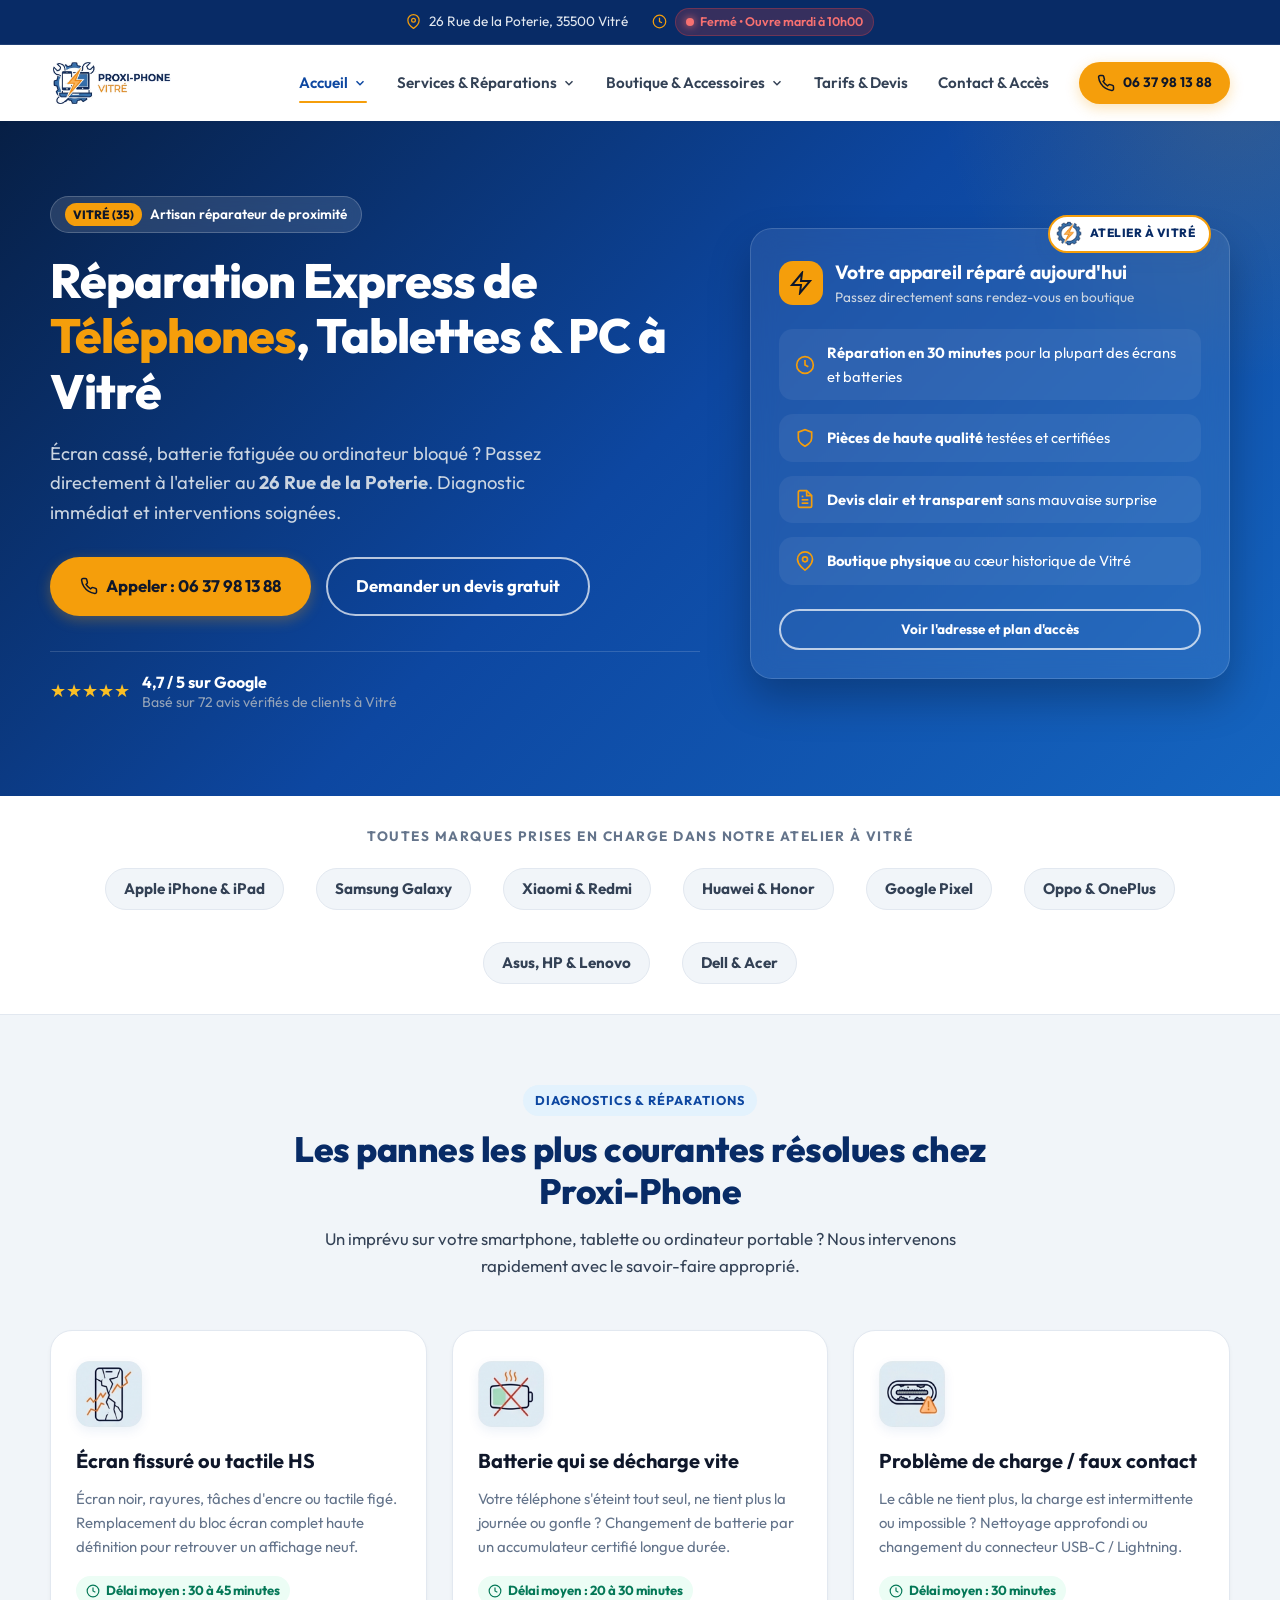
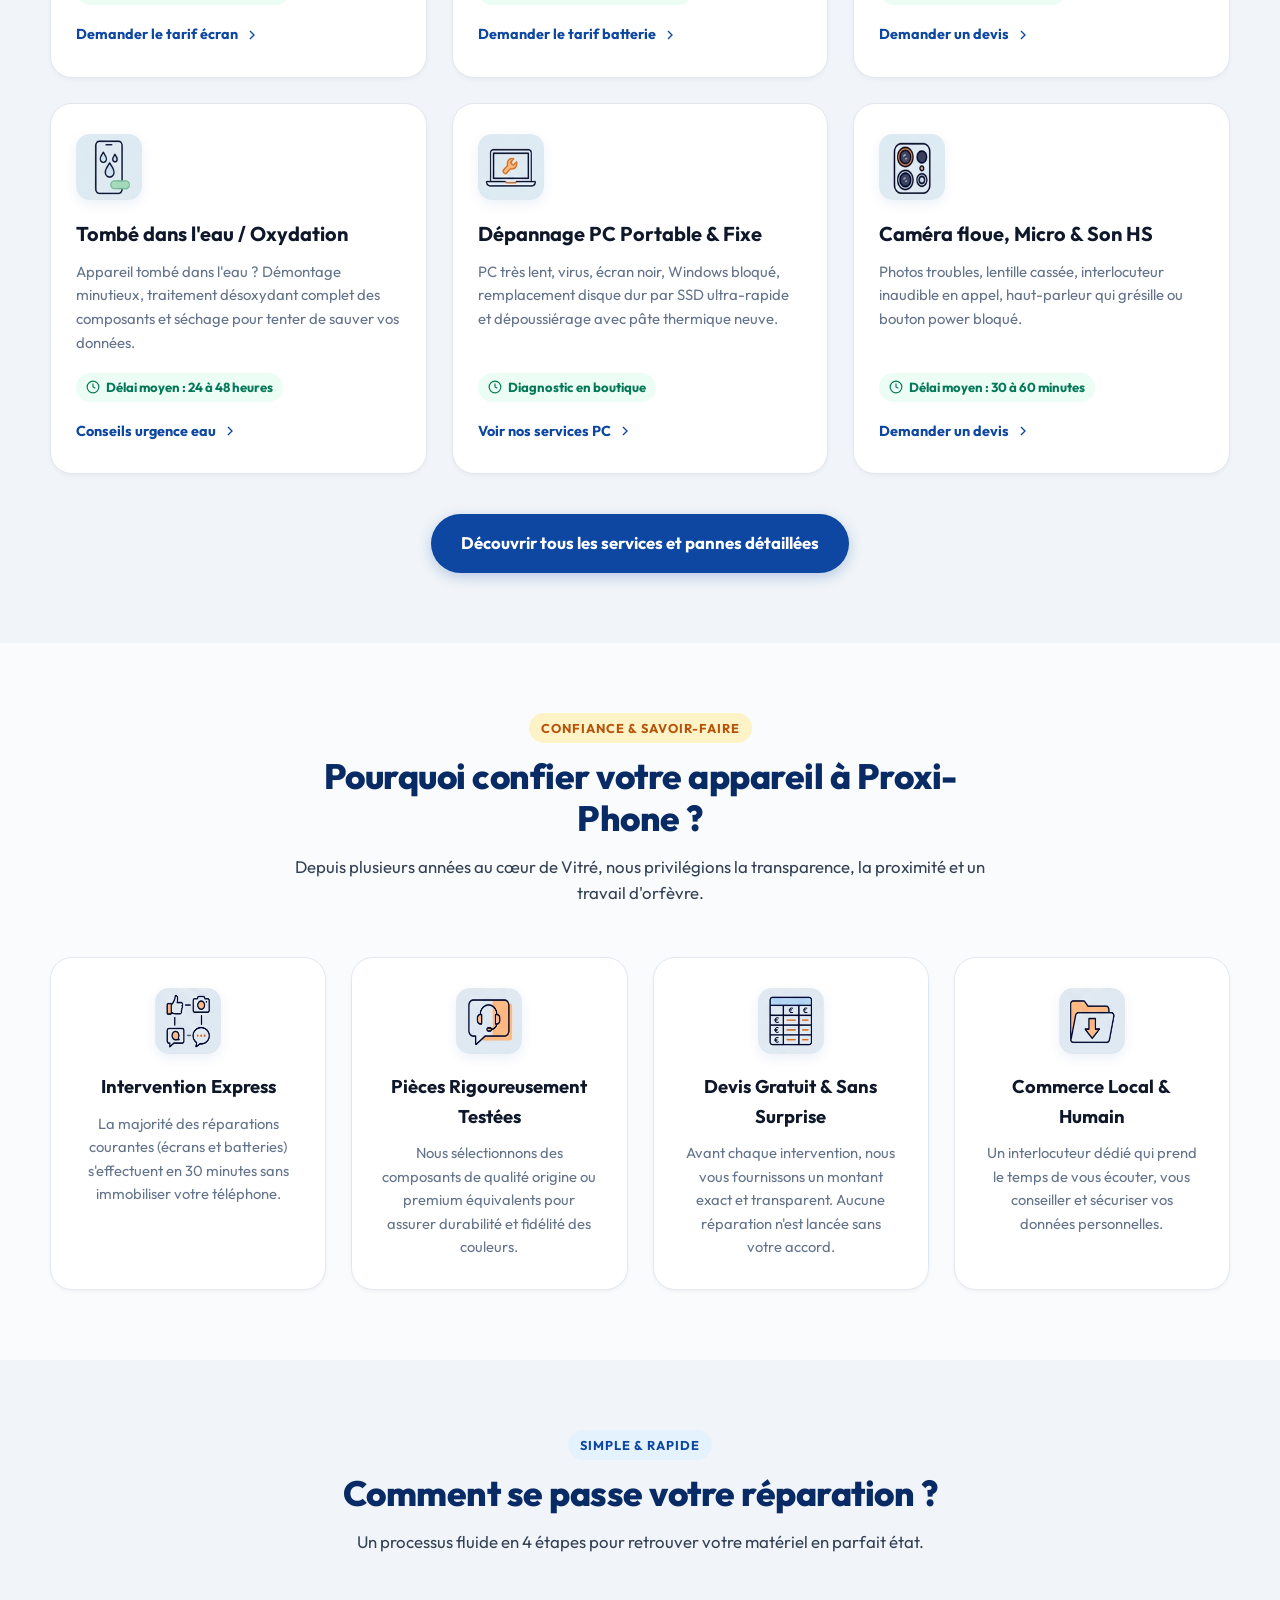
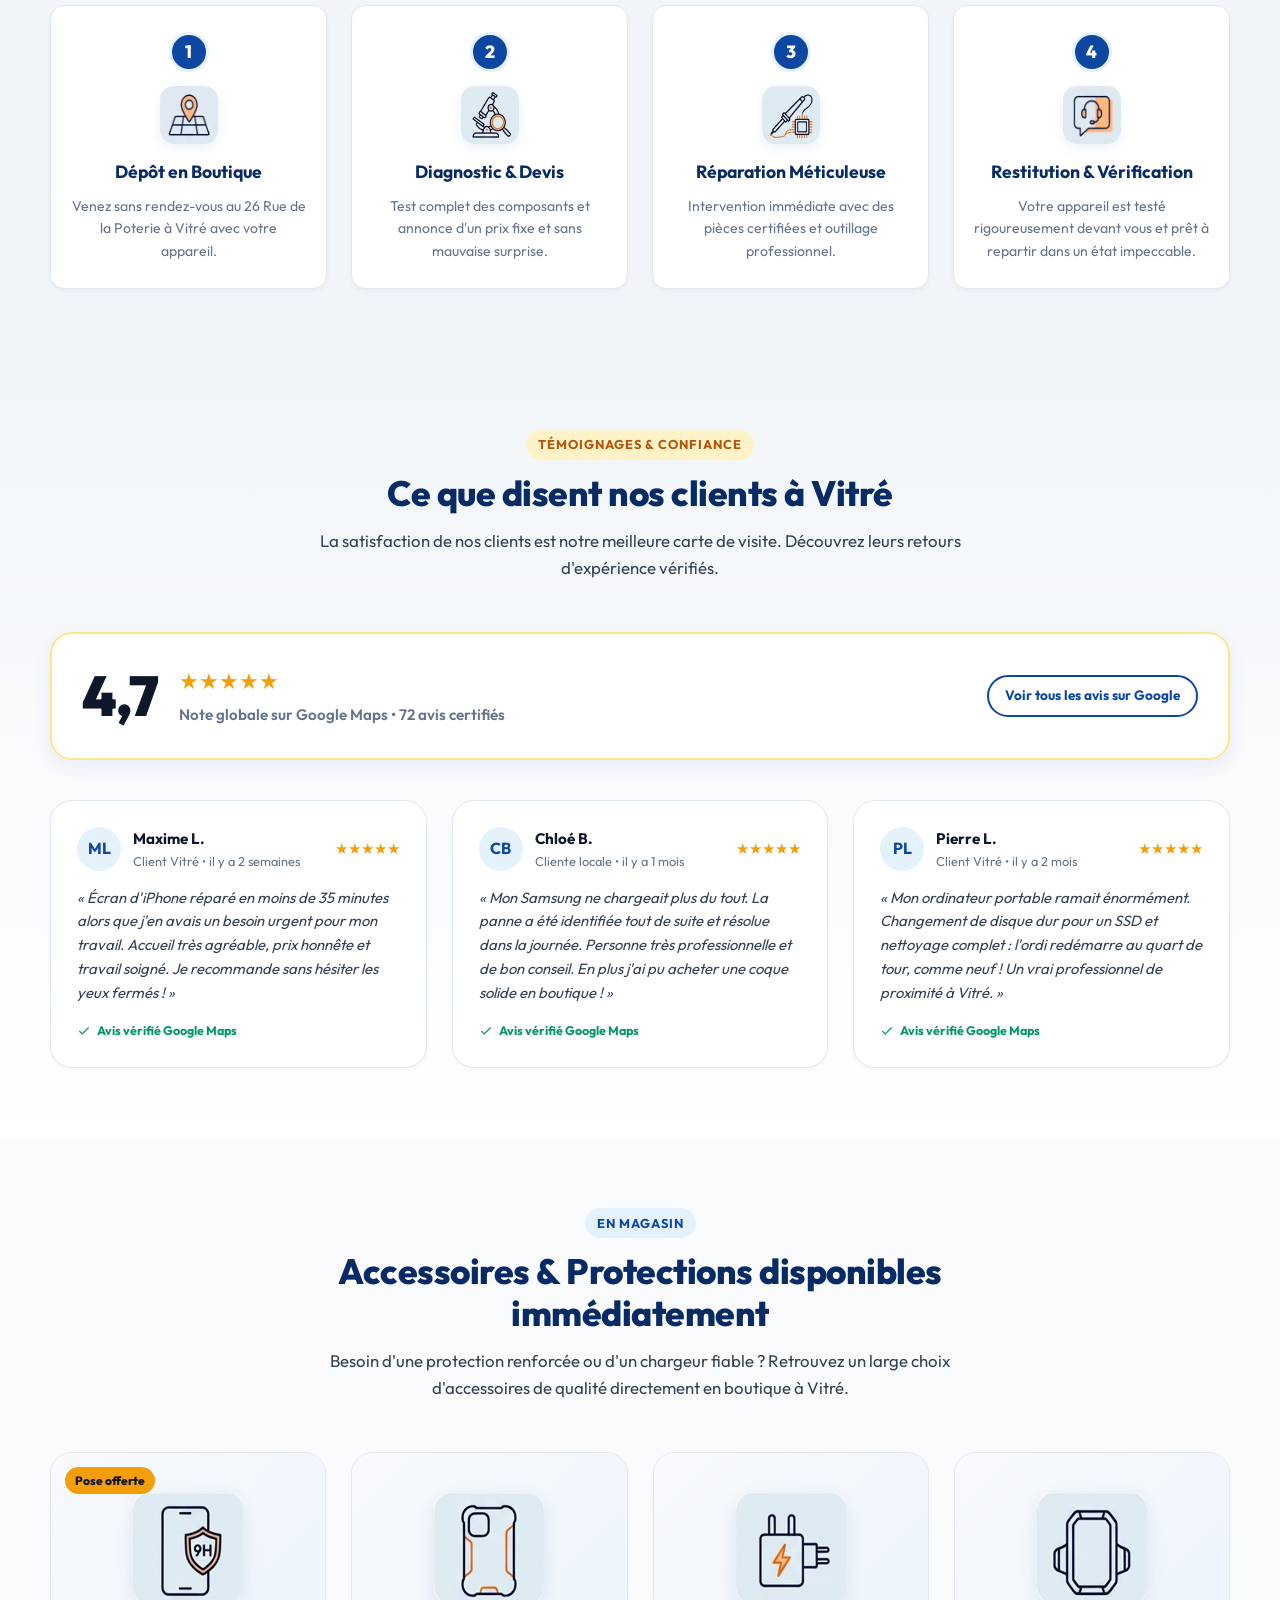
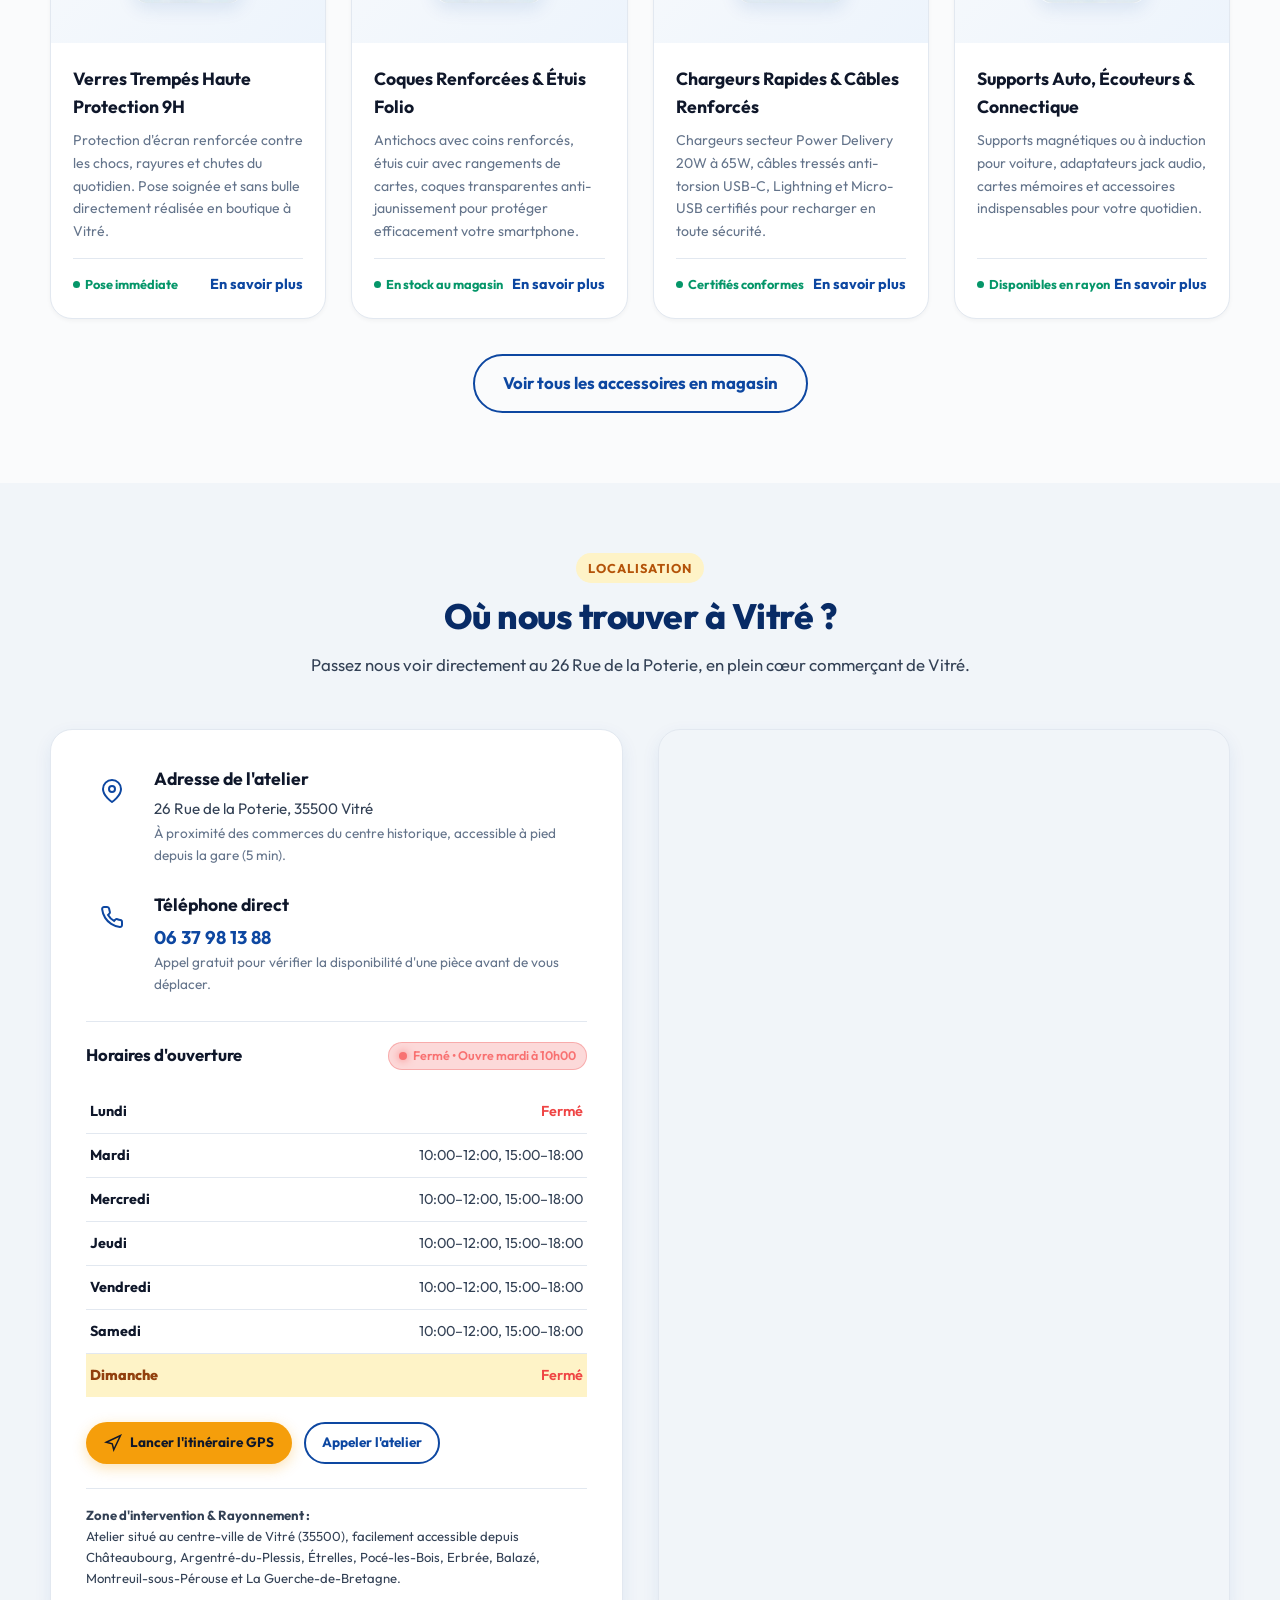
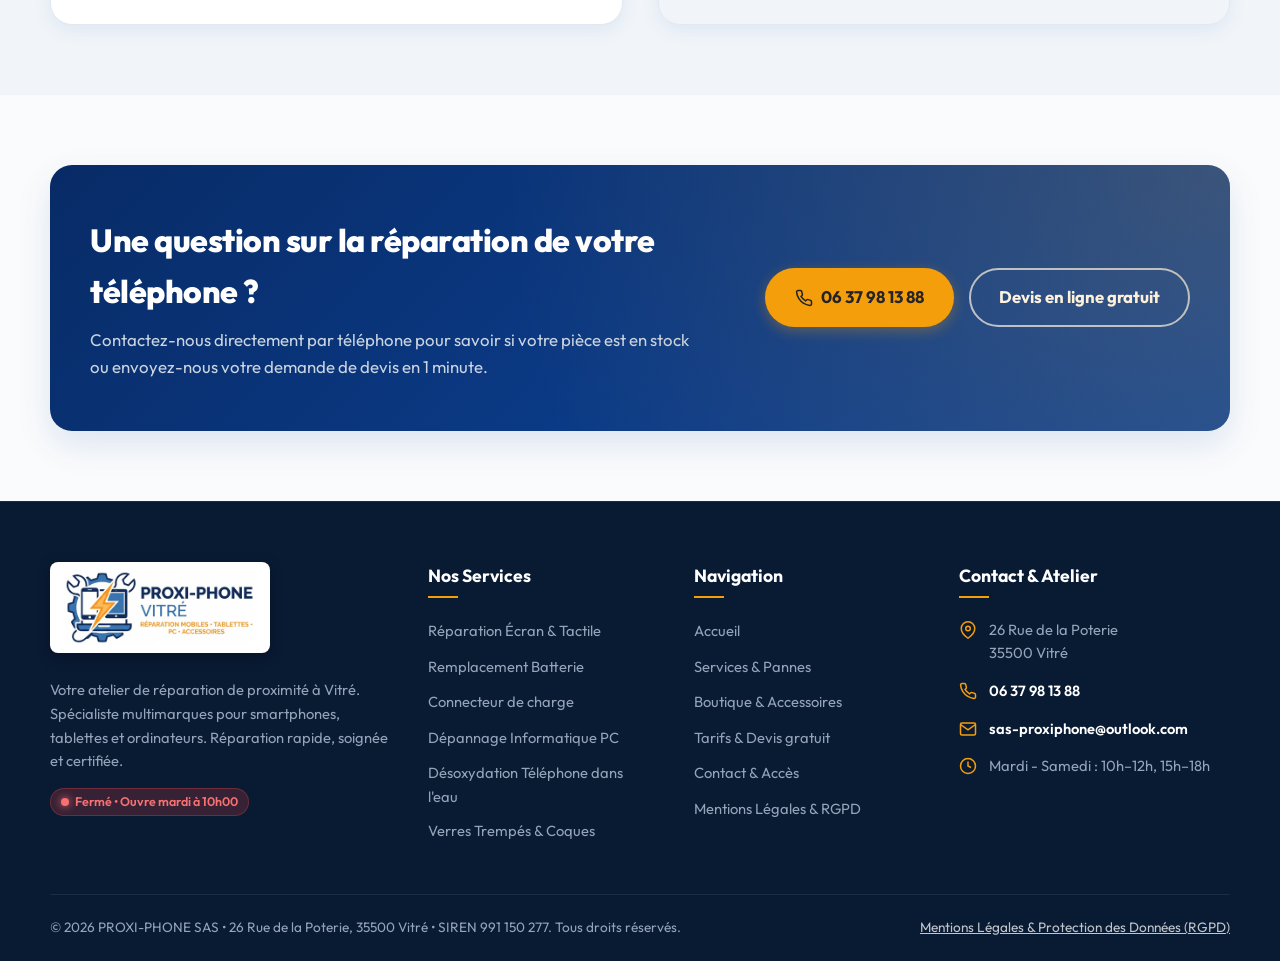
==== commit 861dcee7: "feat: conformité légale (France), RGPD/CNIL, SEO local élargi, robots.txt et sitemap.xml" ====
--- a/index.html
+++ b/index.html
@@ -3,13 +3,15 @@
 <head>
   <meta charset="UTF-8">
   <meta name="viewport" content="width=device-width, initial-scale=1.0">
-  <title>PROXI-PHONE Vitré | Réparation Téléphones, Tablettes & Ordinateurs (35500)</title>
-  <meta name="description" content="Réparation express de smartphones, tablettes et ordinateurs à Vitré (35500). Écran cassé, batterie, dépannage PC. 26 Rue de la Poterie. Sans RDV • 4.7/5 sur Google.">
-  <meta name="keywords" content="réparation téléphone vitré, réparateur iphone vitré, dépannage informatique vitré, changement écran samsung 35500, proxi phone vitré, accessoires téléphone vitré">
+  <title>PROXI-PHONE Vitré | Réparation Téléphones, Tablettes & PC (35500)</title>
+  <meta name="description" content="Réparation express de smartphones, tablettes et ordinateurs à Vitré (35500). Écran cassé, batterie, dépannage PC. 26 Rue de la Poterie. Sans RDV • Châteaubourg, Argentré, Étrelles.">
+  <meta name="keywords" content="réparation téléphone vitré, réparateur iphone vitré, dépannage informatique vitré, changement écran samsung 35500, proxi phone vitré, réparation téléphone chateaubourg, réparation smartphone argentre du plessis, accessoires téléphone vitré">
+  <link rel="canonical" href="https://proxi-phone.fr/">
   
   <!-- Open Graph -->
   <meta property="og:title" content="PROXI-PHONE Vitré | Réparation Express Téléphones & PC">
-  <meta property="og:description" content="Votre spécialiste réparation mobile, tablette et informatique au centre-ville de Vitré. Diagnostic rapide et pièces testées & certifiées.">
+  <meta property="og:description" content="Votre spécialiste réparation mobile, tablette et informatique au centre-ville de Vitré (35500) et Pays de Vitré. Diagnostic rapide et pièces testées & certifiées.">
+  <meta property="og:url" content="https://proxi-phone.fr/">
   <meta property="og:type" content="website">
   <meta property="og:locale" content="fr_FR">
 
@@ -28,8 +30,15 @@
     "@context": "https://schema.org",
     "@type": "ElectronicsRepairShop",
     "name": "PROXI-PHONE",
-    "image": "assets/images/store-preview.png",
-    "telephone": "0637981388",
+    "legalName": "PROXI-PHONE SAS",
+    "url": "https://proxi-phone.fr/",
+    "logo": "https://proxi-phone.fr/assets/logo/logo-compact-horizontal.png",
+    "image": "https://proxi-phone.fr/assets/images/store-preview.png",
+    "telephone": "+33637981388",
+    "email": "sas-proxiphone@outlook.com",
+    "priceRange": "€€",
+    "vatID": "FR39991150277",
+    "taxID": "99115027700010",
     "address": {
       "@type": "PostalAddress",
       "streetAddress": "26 Rue de la Poterie",
@@ -42,6 +51,16 @@
       "latitude": 48.1251,
       "longitude": -1.2114
     },
+    "areaServed": [
+      { "@type": "City", "name": "Vitré" },
+      { "@type": "City", "name": "Châteaubourg" },
+      { "@type": "City", "name": "Argentré-du-Plessis" },
+      { "@type": "City", "name": "Étrelles" },
+      { "@type": "City", "name": "Pocé-les-Bois" },
+      { "@type": "City", "name": "Erbrée" },
+      { "@type": "City", "name": "Balazé" },
+      { "@type": "City", "name": "La Guerche-de-Bretagne" }
+    ],
     "aggregateRating": {
       "@type": "AggregateRating",
       "ratingValue": "4.7",
@@ -707,6 +726,12 @@
                 Appeler l'atelier
               </a>
             </div>
+
+            <!-- Zone de chalandise SEO Local -->
+            <div style="margin-top:24px; padding-top:16px; border-top:1px solid var(--border); font-size:0.82rem; color:var(--dark-light); line-height:1.6;">
+              <strong>Zone d'intervention & Rayonnement :</strong><br>
+              Atelier situé au centre-ville de Vitré (35500), facilement accessible depuis Châteaubourg, Argentré-du-Plessis, Étrelles, Pocé-les-Bois, Erbrée, Balazé, Montreuil-sous-Pérouse et La Guerche-de-Bretagne.
+            </div>
           </div>
         </div>
 
@@ -781,6 +806,7 @@
             <li><a href="accessoires.html">Boutique & Accessoires</a></li>
             <li><a href="devis.html">Tarifs & Devis gratuit</a></li>
             <li><a href="contact.html">Contact & Accès</a></li>
+            <li><a href="mentions-legales.html">Mentions Légales & RGPD</a></li>
           </ul>
         </div>
 
@@ -808,10 +834,10 @@
 
       <div class="footer-bottom">
         <div>
-          &copy; 2026 PROXI-PHONE Vitré • Tous droits réservés.
+          &copy; 2026 PROXI-PHONE SAS • 26 Rue de la Poterie, 35500 Vitré • SIREN 991 150 277. Tous droits réservés.
         </div>
         <div class="footer-bottom-links">
-          <span>Réparation smartphone & informatique Vitré (Ille-et-Vilaine 35)</span>
+          <a href="mentions-legales.html" style="color:rgba(255,255,255,0.75); text-decoration:underline;">Mentions Légales & Protection des Données (RGPD)</a>
         </div>
       </div>
     </div>
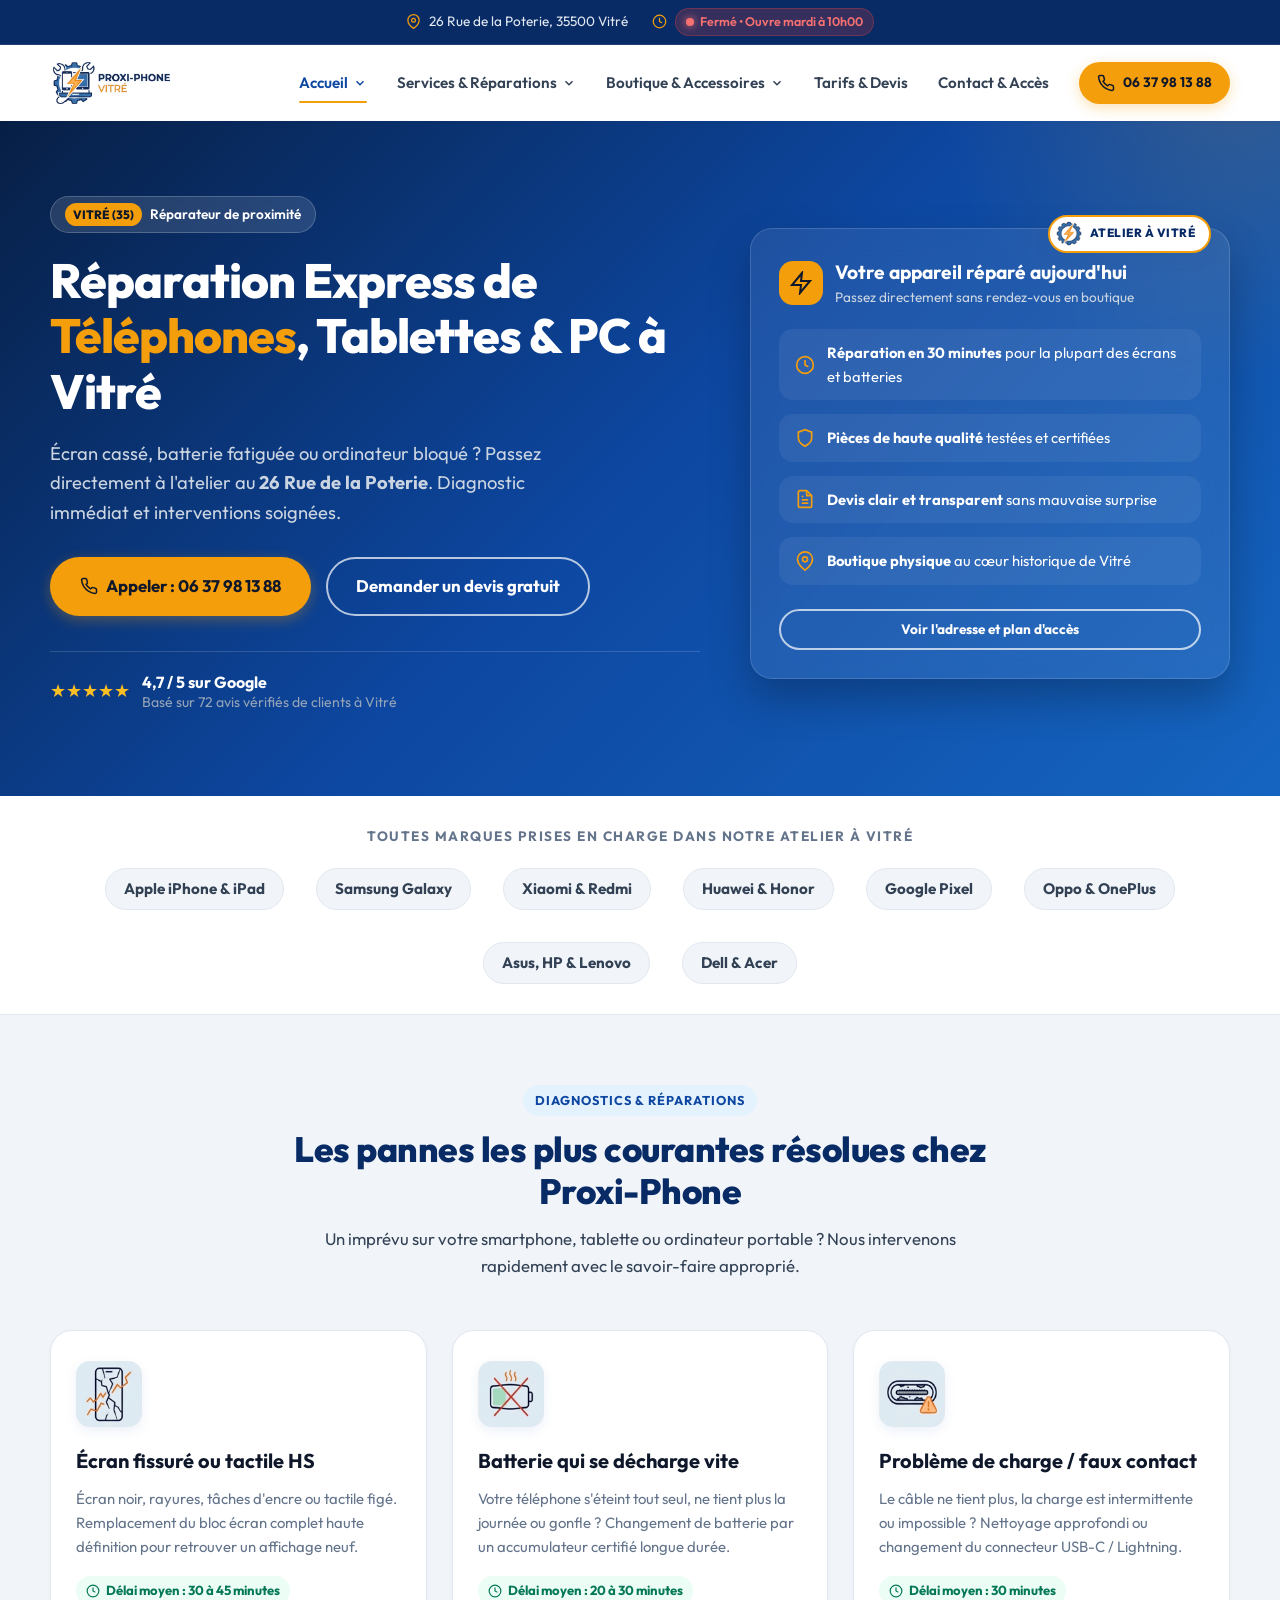
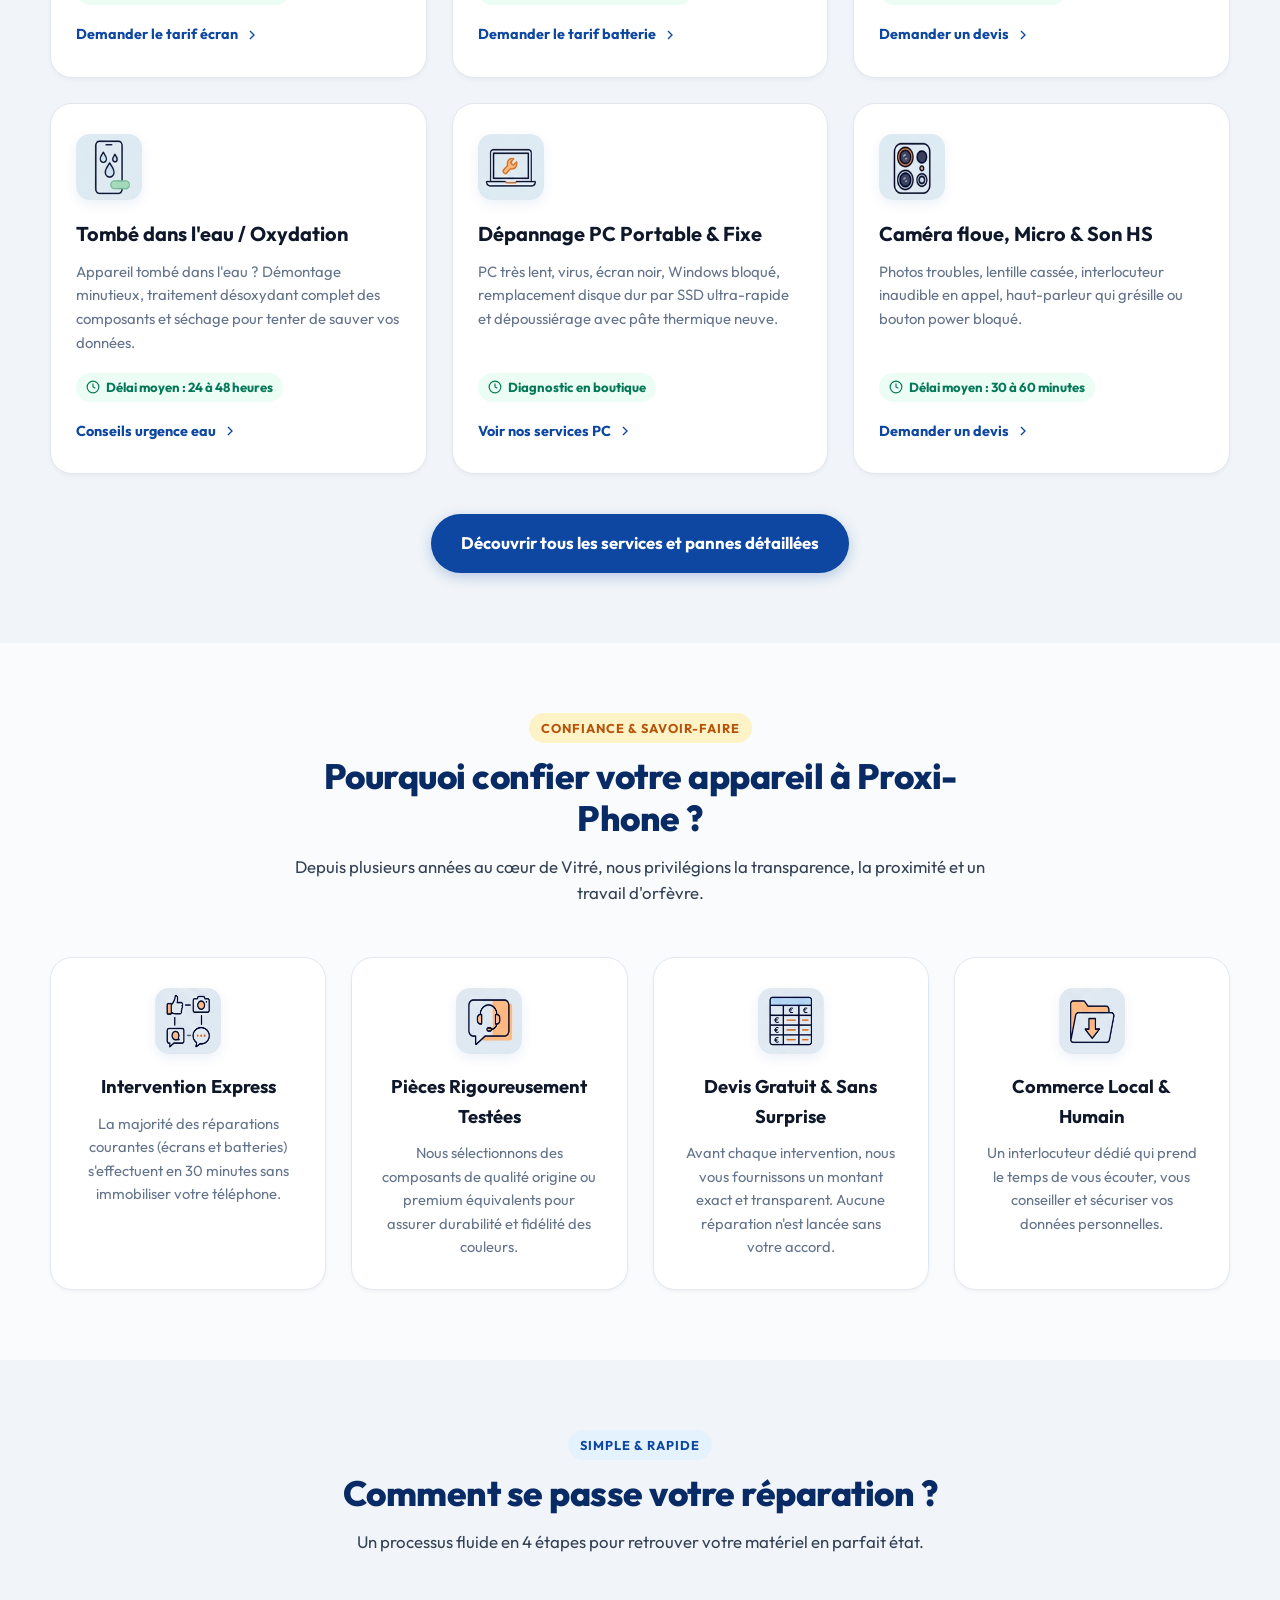
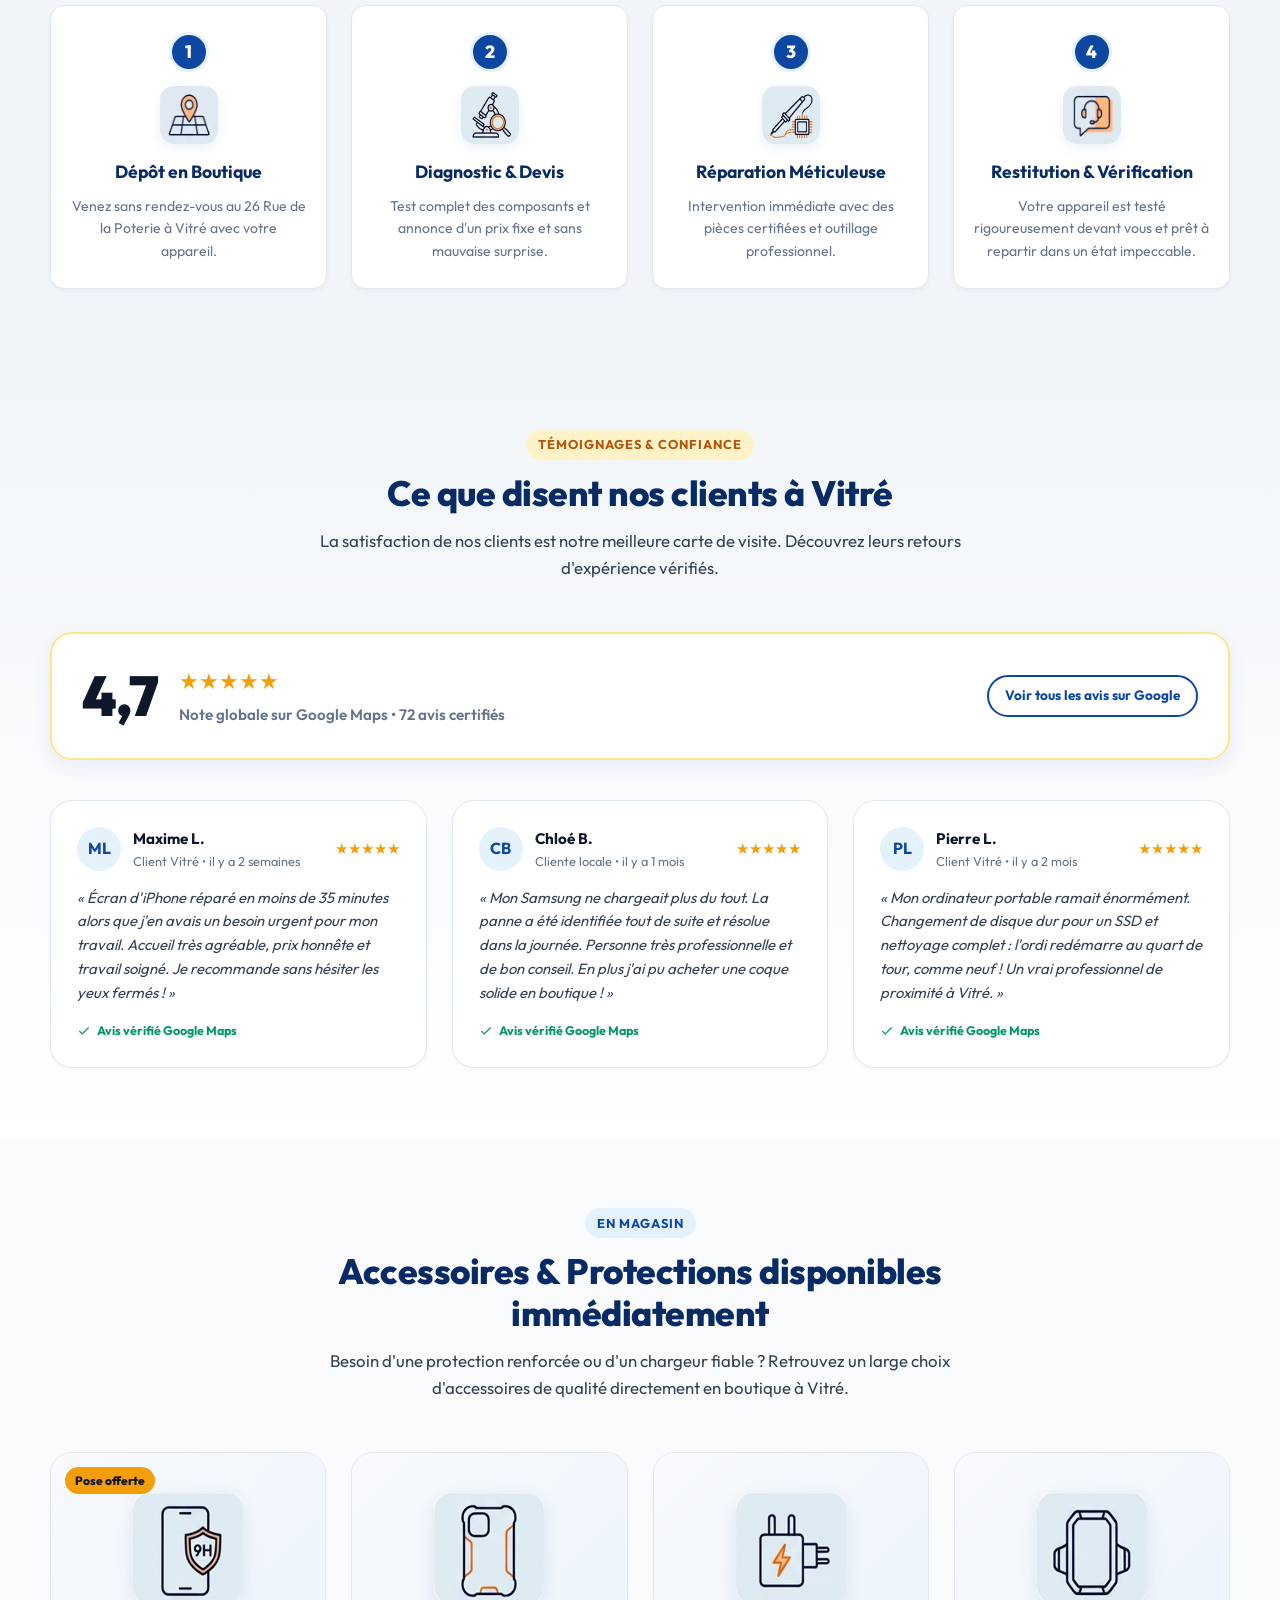
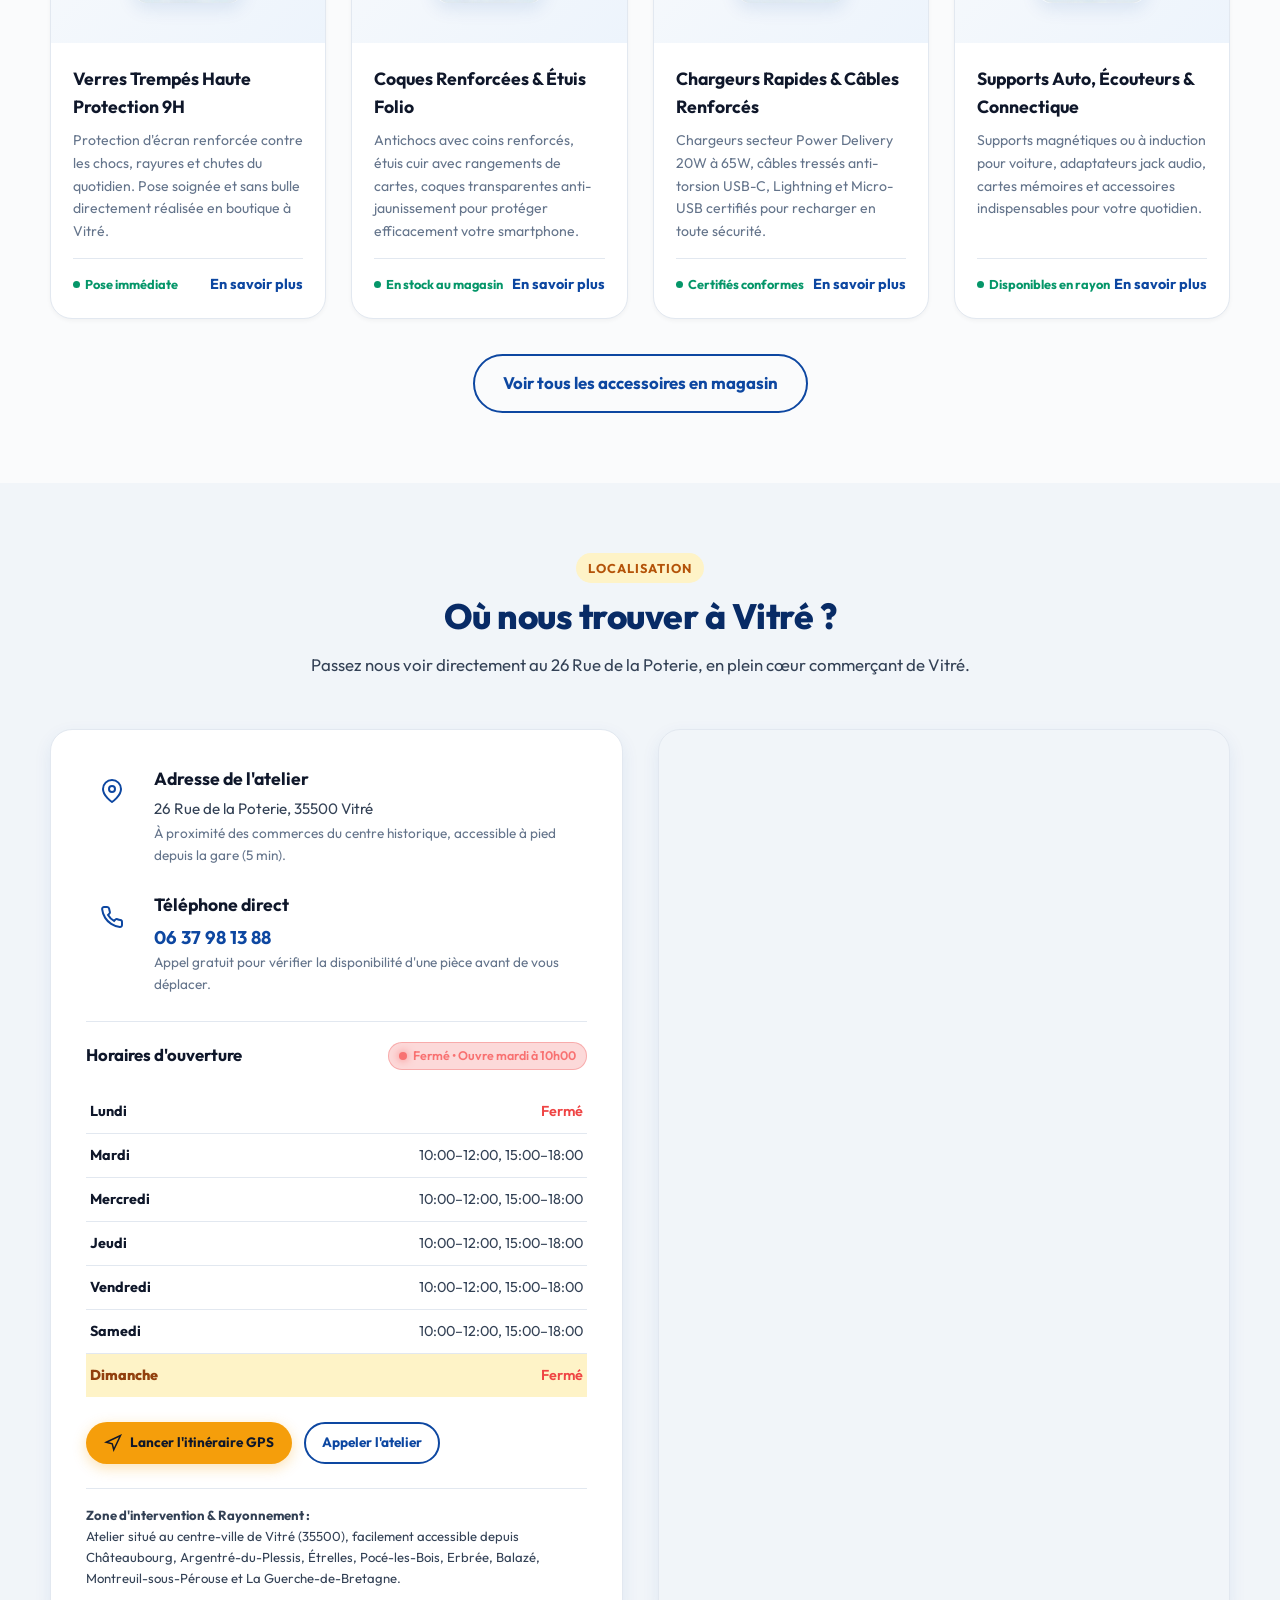
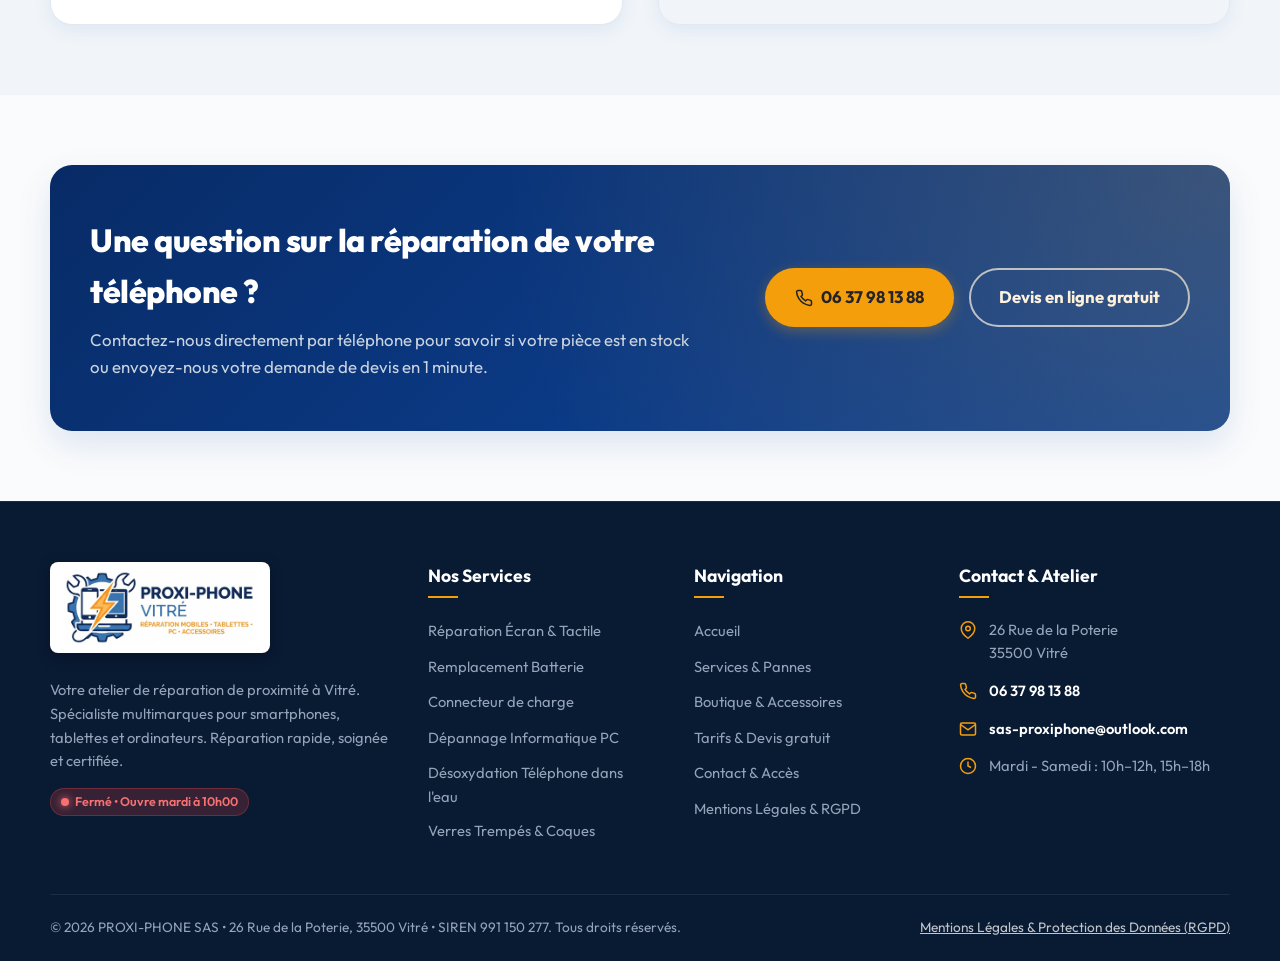
==== commit 61d884fb: "feat: intégrer la fiche officielle Google Maps Proxi-Phone pour itinéraires, avis et cartes" ====
--- a/index.html
+++ b/index.html
@@ -173,7 +173,7 @@
         <div class="hero-content">
           <div class="hero-badge-pill">
             <span class="pill-tag">VITRÉ (35)</span>
-            <span>Artisan réparateur de proximité</span>
+            <span>Réparateur de proximité</span>
           </div>
           
           <h1 class="hero-title">
@@ -493,7 +493,7 @@
           </div>
         </div>
         <div>
-          <a href="https://maps.google.com/?cid=vitre" target="_blank" rel="noopener" class="btn btn-outline btn-sm">
+          <a href="https://maps.app.goo.gl/zs8GUhpBWP8Wrzuc7" target="_blank" rel="noopener" class="btn btn-outline btn-sm">
             Voir tous les avis sur Google
           </a>
         </div>
@@ -718,7 +718,7 @@
             </table>
 
             <div style="display:flex; gap:12px; flex-wrap:wrap; margin-top:20px;">
-              <a href="https://maps.google.com/?q=26+Rue+de+la+Poterie+35500+Vitr%C3%A9" target="_blank" rel="noopener" class="btn btn-accent btn-sm">
+              <a href="https://maps.app.goo.gl/zs8GUhpBWP8Wrzuc7" target="_blank" rel="noopener" class="btn btn-accent btn-sm">
                 <svg viewBox="0 0 24 24" fill="none" stroke="currentColor" stroke-width="2"><polygon points="3 11 22 2 13 21 11 13 3 11"></polygon></svg>
                 Lancer l'itinéraire GPS
               </a>
@@ -738,7 +738,7 @@
         <!-- Carte Google Maps interactive -->
         <div class="map-container">
           <iframe 
-            src="https://www.google.com/maps/embed?pb=!1m18!1m12!1m3!1d2662.9109040316447!2d-1.2136006236611295!3d48.1251918520337!2m3!1f0!2f0!3f0!3m2!1i1024!2i768!4f13.1!3m3!1m2!1s0x480bf139ebf8f01b%3A0xc3b9560f38f7e6f6!2s26%20Rue%20de%20la%20Poterie%2C%2035500%20Vitr%C3%A9!5e0!3m2!1sfr!2sfr!4v1710000000000!5m2!1sfr!2sfr" 
+            src="https://www.google.com/maps/embed?pb=!1m18!1m12!1m3!1d1331.4557342798163!2d-1.2127242!3d48.1240186!2m3!1f0!2f0!3f0!3m2!1i1024!2i768!4f13.1!3m3!1m2!1s0x480928efe714dc03%3A0xd3f3279106bcf160!2sPROXI-PHONE%2FR%C3%A9paration%20Mobiles%2C%20tablettes%20et%20ordinateurs.!5e0!3m2!1sfr!2sfr!4v1710000000000!5m2!1sfr!2sfr" 
             title="Localisation PROXI-PHONE Vitré"
             loading="lazy" 
             referrerpolicy="no-referrer-when-downgrade">
@@ -855,7 +855,7 @@
         <svg viewBox="0 0 24 24" fill="none" stroke="currentColor" stroke-width="2"><path d="M22 16.92v3a2 2 0 0 1-2.18 2 19.79 19.79 0 0 1-8.63-3.07 19.5 19.5 0 0 1-6-6 19.79 19.79 0 0 1-3.07-8.67A2 2 0 0 1 4.11 2h3a2 2 0 0 1 2 1.72 12.84 12.84 0 0 0 .7 2.81 2 2 0 0 1-.45 2.11L8.09 9.91a16 16 0 0 0 6 6l1.27-1.27a2 2 0 0 1 2.11-.45 12.84 12.84 0 0 0 2.81.7A2 2 0 0 1 22 16.92z"></path></svg>
         Appeler l'atelier
       </a>
-      <a href="https://maps.google.com/?q=26+Rue+de+la+Poterie+35500+Vitr%C3%A9" target="_blank" rel="noopener" class="btn btn-primary btn-sm">
+      <a href="https://maps.app.goo.gl/zs8GUhpBWP8Wrzuc7" target="_blank" rel="noopener" class="btn btn-primary btn-sm">
         <svg viewBox="0 0 24 24" fill="none" stroke="currentColor" stroke-width="2"><polygon points="3 11 22 2 13 21 11 13 3 11"></polygon></svg>
         Itinéraire
       </a>
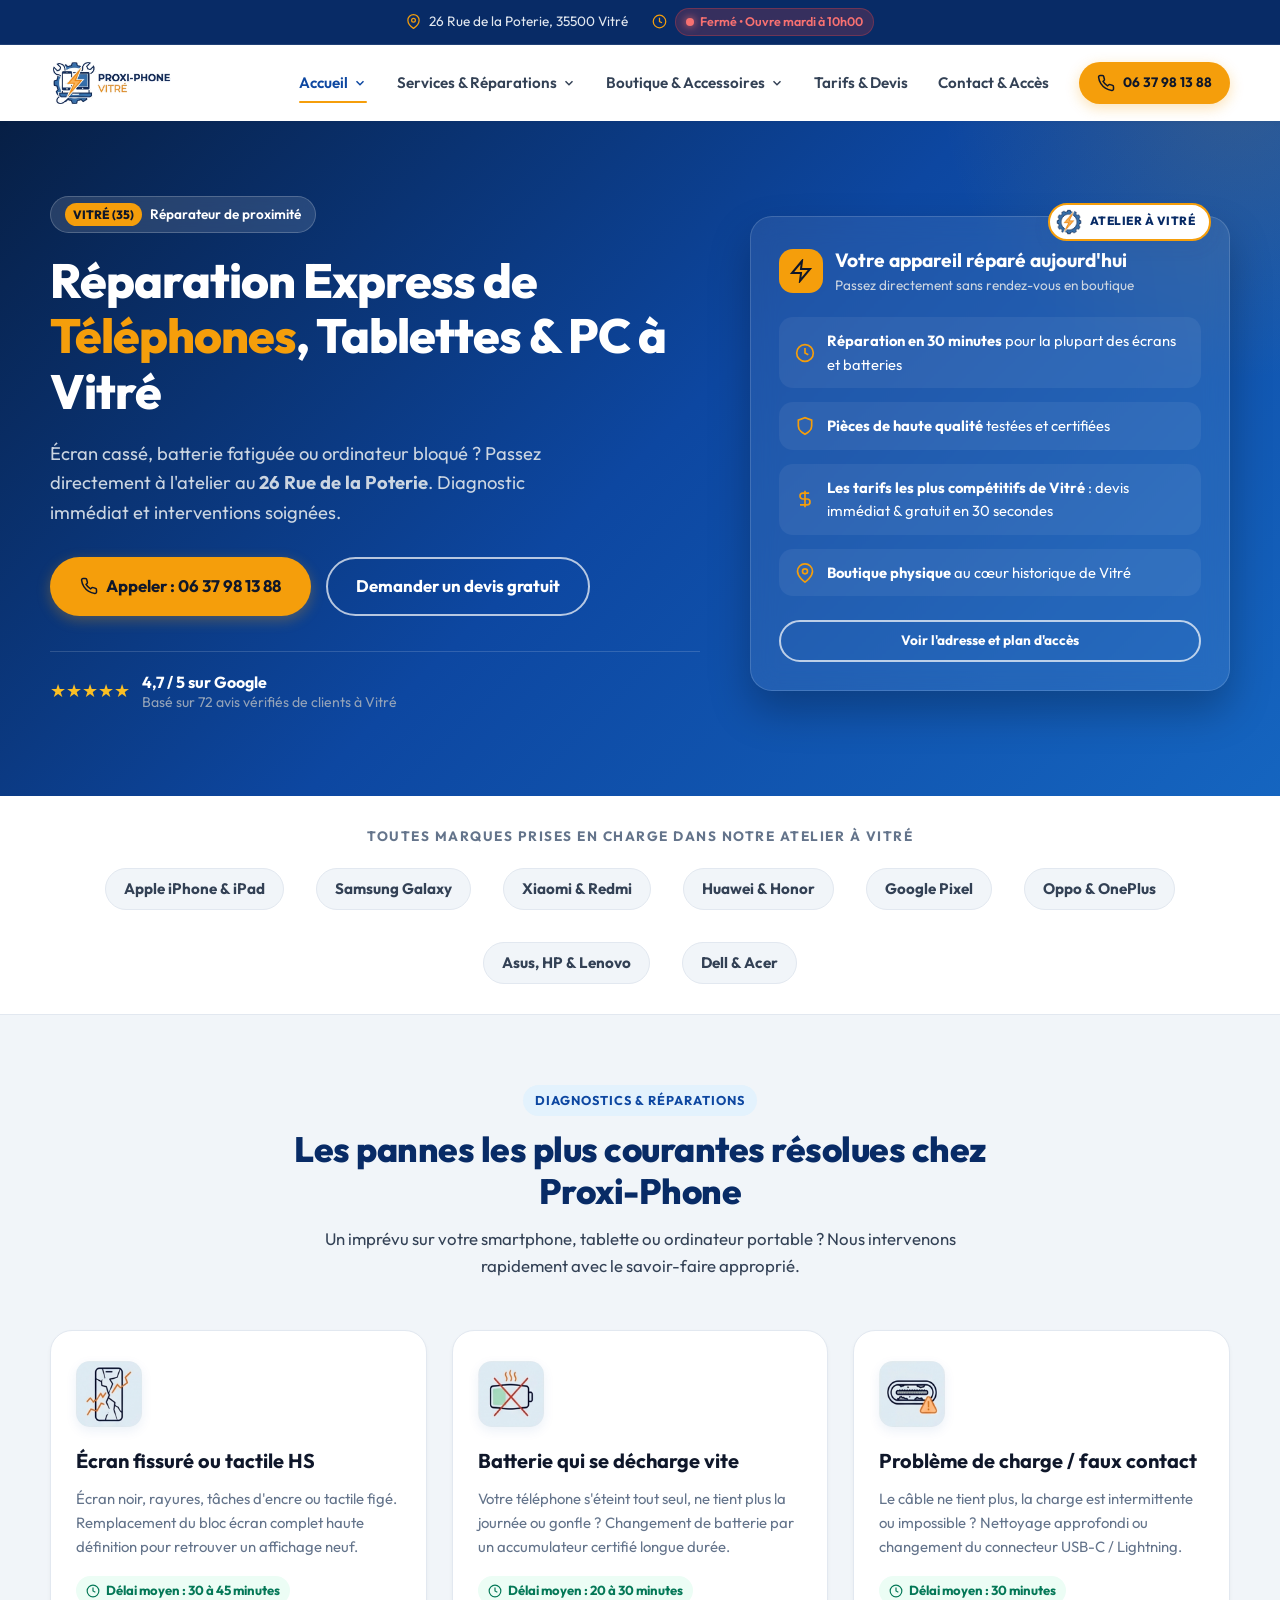
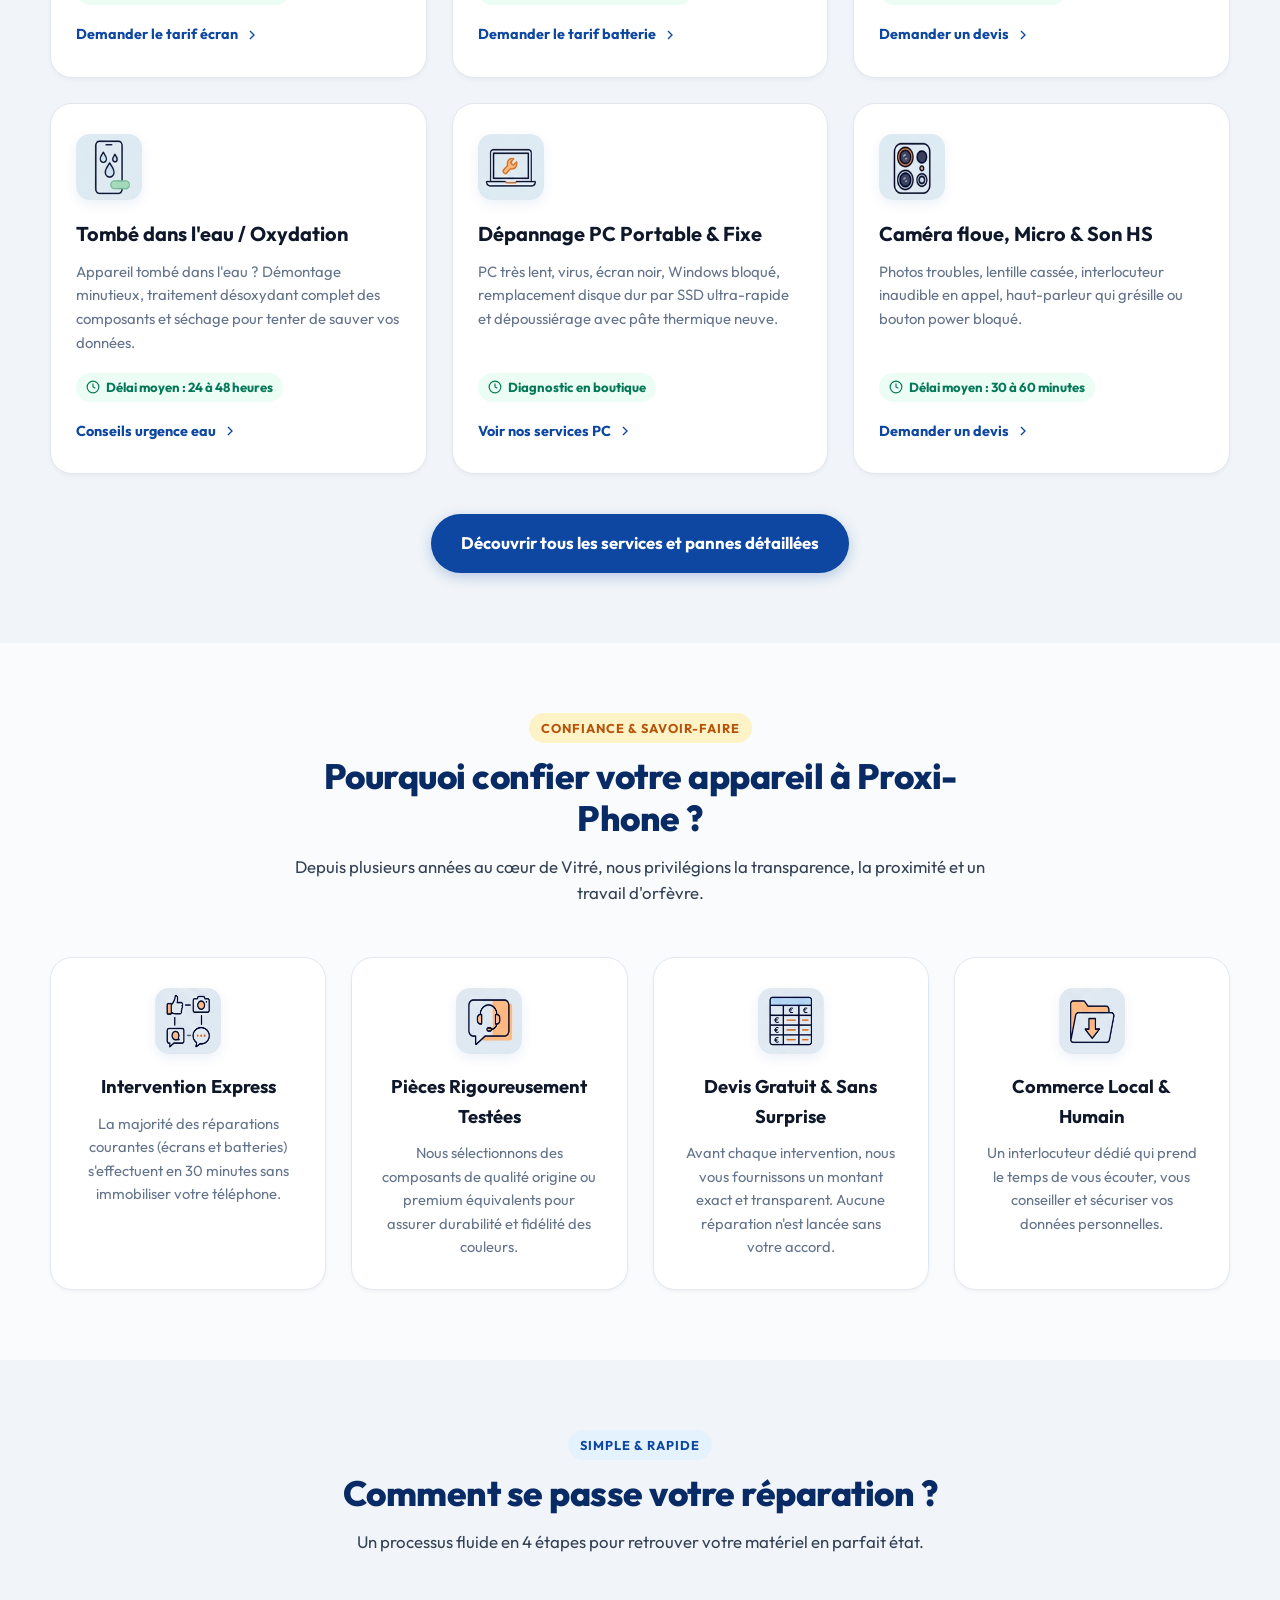
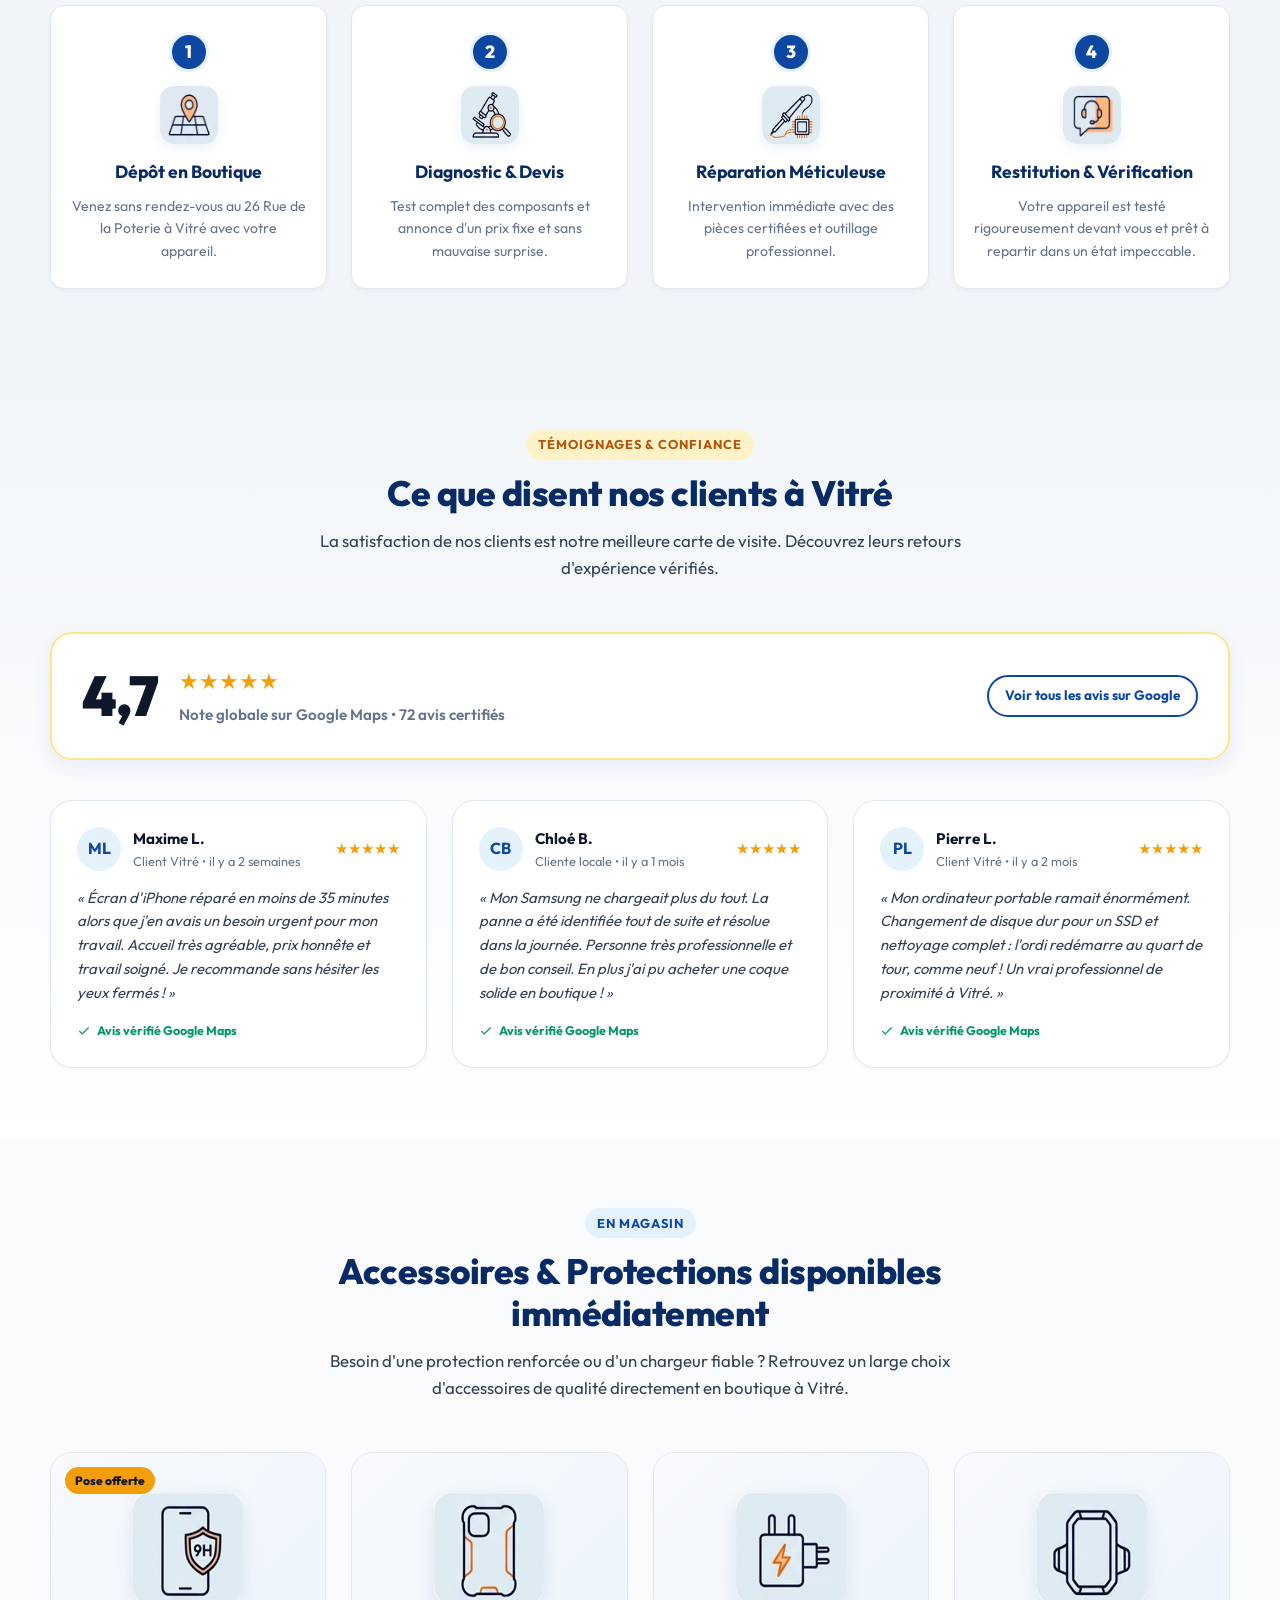
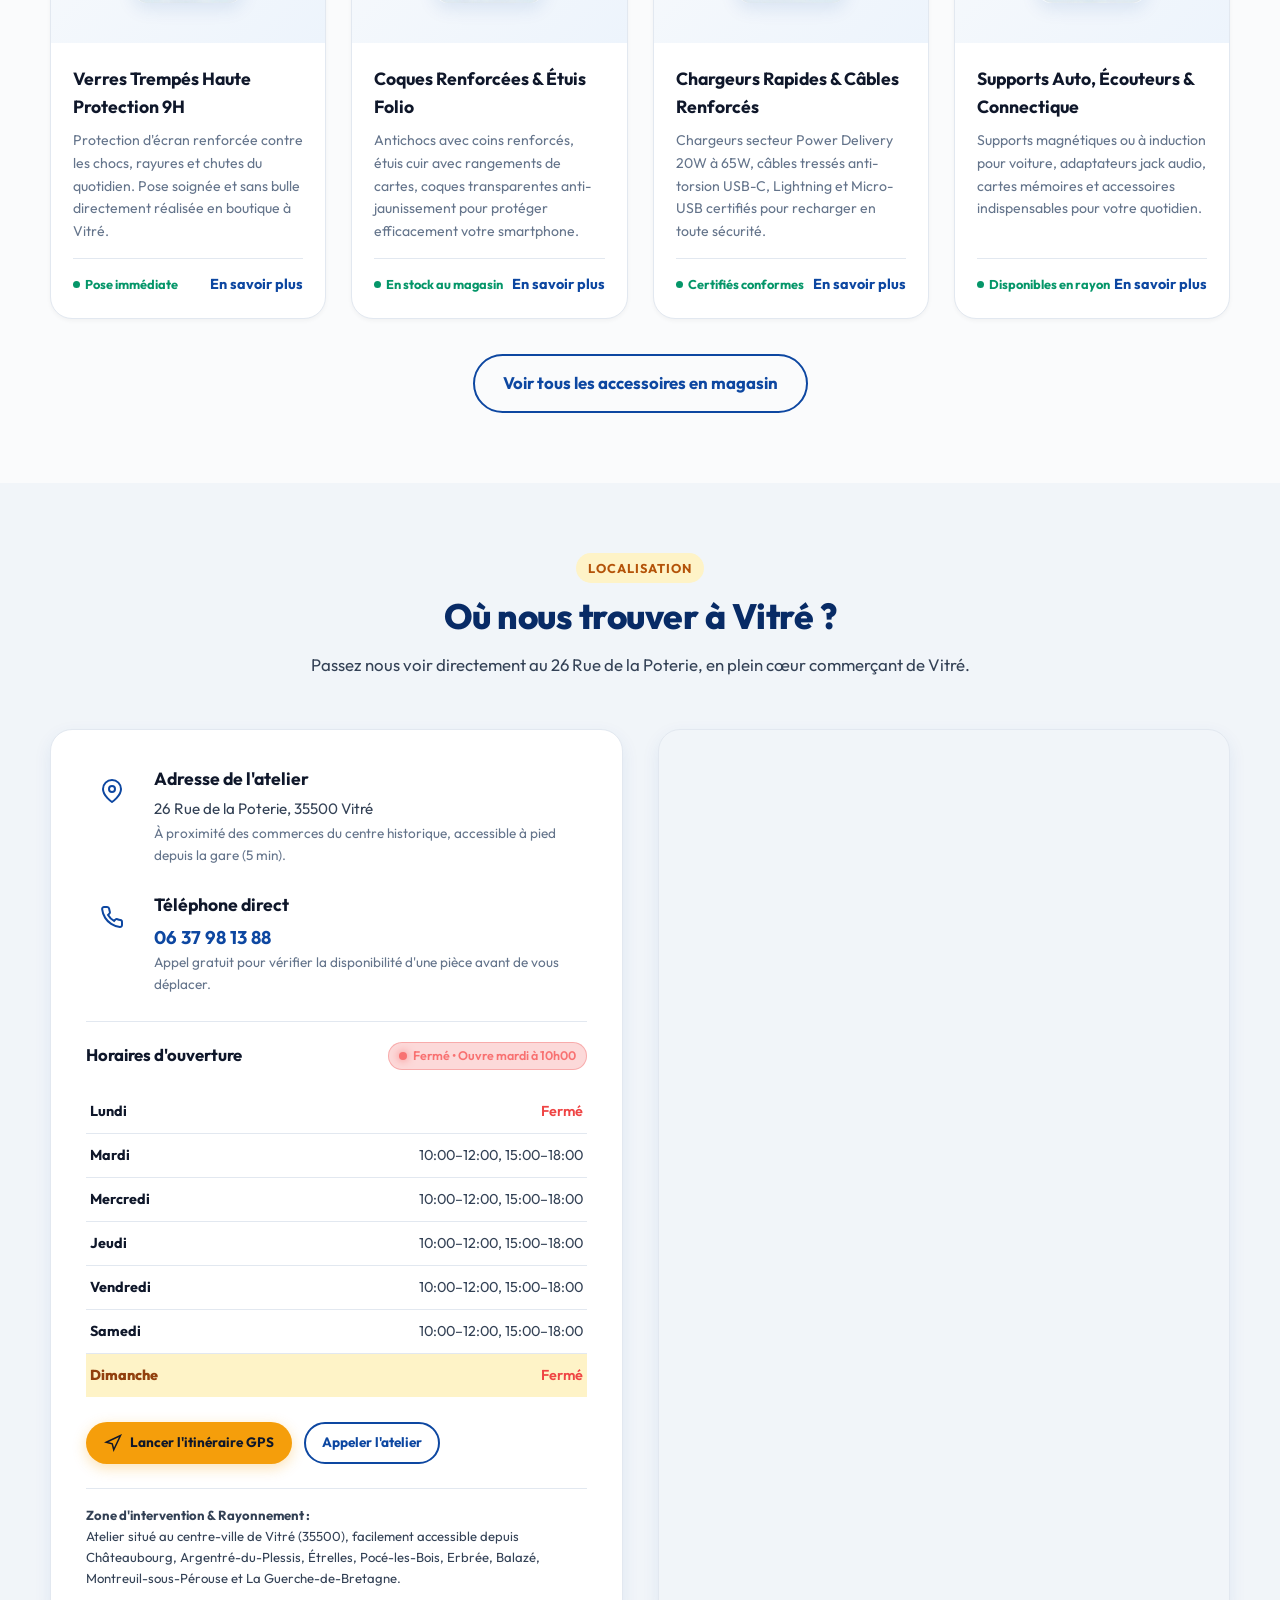
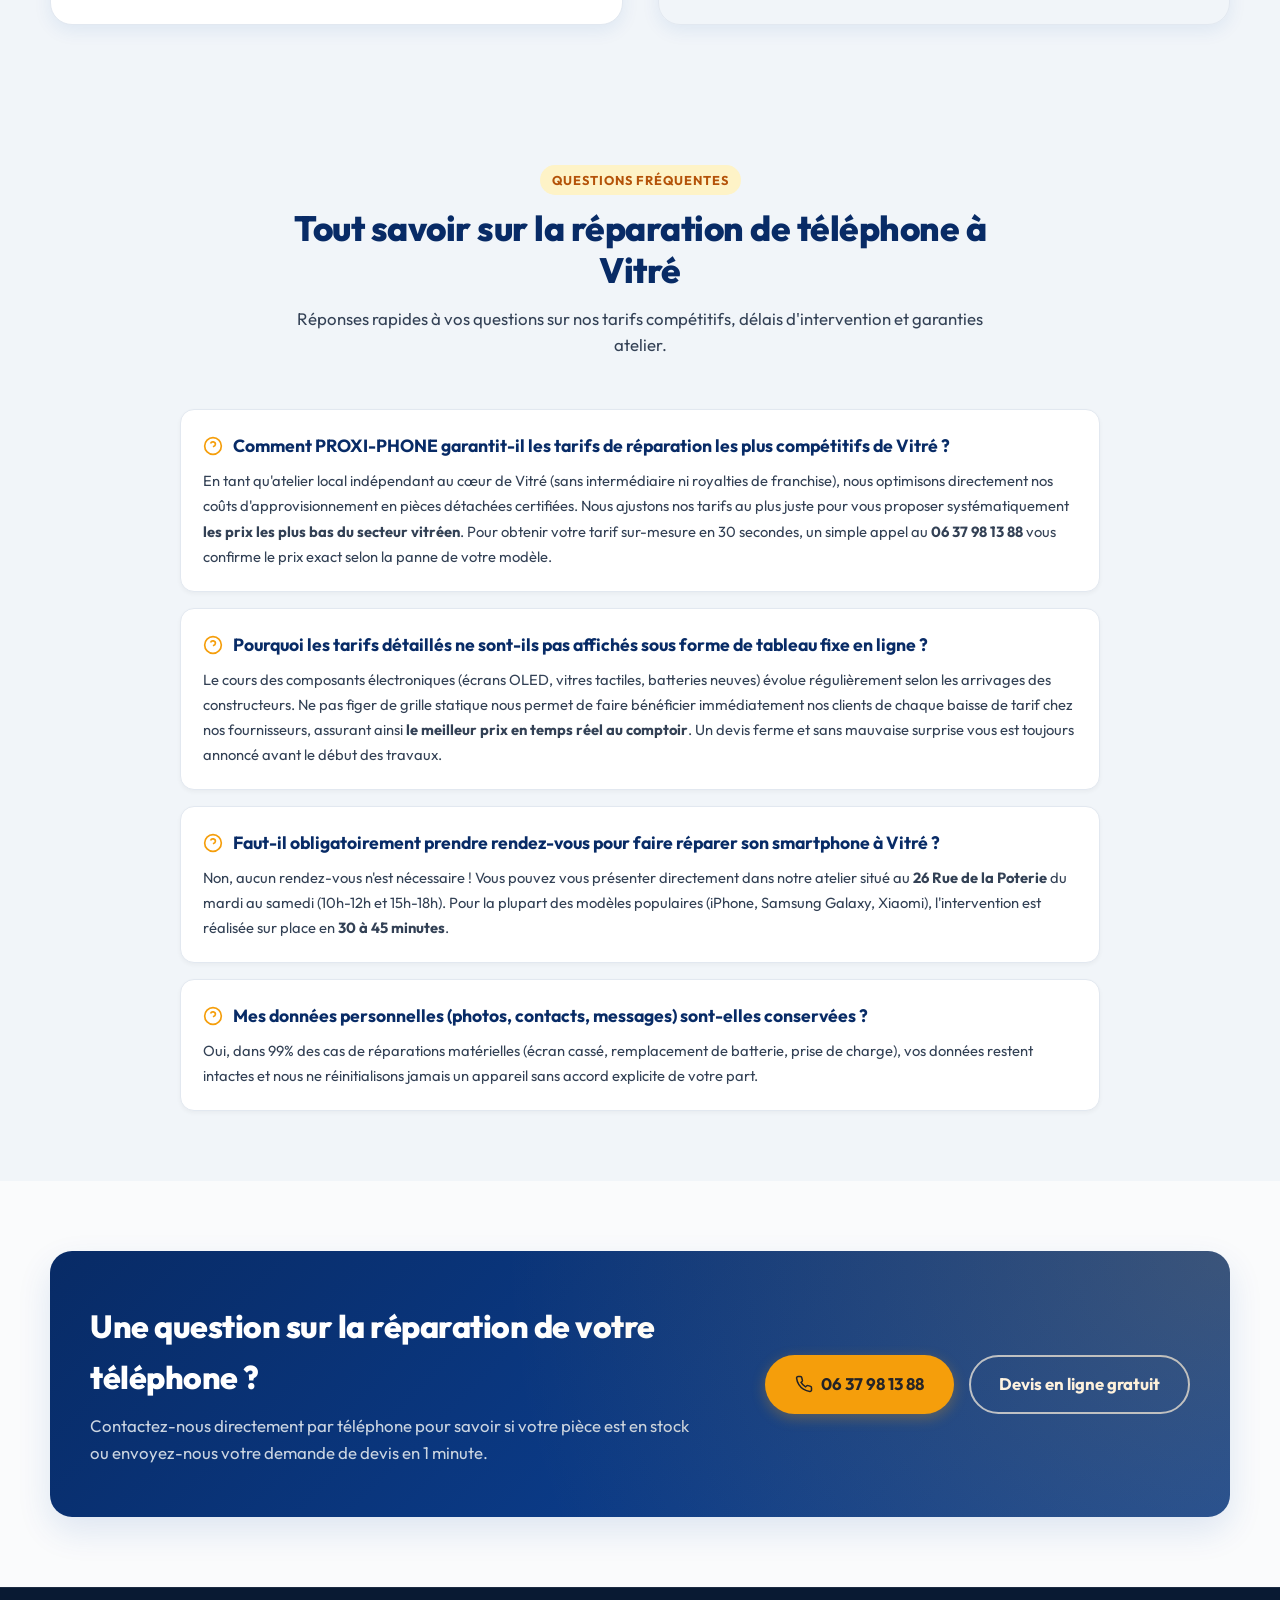
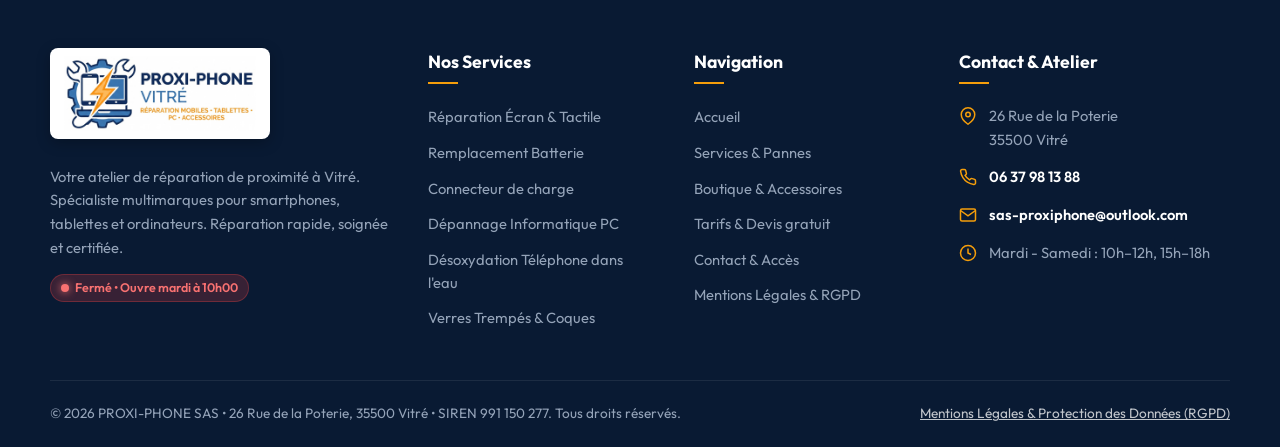
==== commit 387f086e: "feat: ajouter le guide SEO client et la FAQ locale avec Schema FAQPage valorisant les meilleurs tari" ====
--- a/index.html
+++ b/index.html
@@ -82,6 +82,48 @@
     ]
   }
   </script>
+
+  <!-- Données structurées FAQPage Schema.org (Google Rich Snippets) -->
+  <script type="application/ld+json">
+  {
+    "@context": "https://schema.org",
+    "@type": "FAQPage",
+    "mainEntity": [
+      {
+        "@type": "Question",
+        "name": "Comment PROXI-PHONE garantit-il les tarifs de réparation les plus compétitifs de Vitré ?",
+        "acceptedAnswer": {
+          "@type": "Answer",
+          "text": "En tant qu'atelier local indépendant au cœur de Vitré (sans intermédiaire ni royalties de franchise), nous optimisons directement nos coûts d'approvisionnement en pièces détachées certifiées. Nous ajustons nos tarifs au plus juste pour vous proposer systématiquement les prix les plus bas du secteur vitréen. Devis immédiat au 06 37 98 13 88."
+        }
+      },
+      {
+        "@type": "Question",
+        "name": "Pourquoi les tarifs détaillés ne sont-ils pas affichés sous forme de tableau fixe en ligne ?",
+        "acceptedAnswer": {
+          "@type": "Answer",
+          "text": "Le cours des composants électroniques évolue régulièrement selon les arrivages constructeurs. Ne pas figer de grille statique nous permet de répercuter immédiatement chaque baisse de prix, assurant ainsi le tarif le plus bas en temps réel en atelier. Un devis ferme vous est toujours annoncé avant les travaux."
+        }
+      },
+      {
+        "@type": "Question",
+        "name": "Faut-il obligatoirement prendre rendez-vous pour faire réparer son smartphone à Vitré ?",
+        "acceptedAnswer": {
+          "@type": "Answer",
+          "text": "Non, aucun rendez-vous n'est nécessaire. Vous pouvez venir directement dans notre boutique au 26 Rue de la Poterie du mardi au samedi (10h-12h et 15h-18h). L'intervention prend en moyenne 30 à 45 minutes pour la plupart des modèles."
+        }
+      },
+      {
+        "@type": "Question",
+        "name": "Mes données personnelles (photos, contacts, messages) sont-elles conservées ?",
+        "acceptedAnswer": {
+          "@type": "Answer",
+          "text": "Oui, dans 99% des cas de réparations matérielles (écran, batterie, connecteur), vos données restent intactes et ne sont aucunement réinitialisées sans accord explicite."
+        }
+      }
+    ]
+  }
+  </script>
 </head>
 <body>
 
@@ -120,6 +162,7 @@
                 <li><a href="index.html" class="dropdown-item"><svg viewBox="0 0 24 24" fill="none" stroke="currentColor" stroke-width="2"><path d="M3 9l9-7 9 7v11a2 2 0 0 1-2 2H5a2 2 0 0 1-2-2z"></path><polyline points="9 22 9 12 15 12 15 22"></polyline></svg><span>Vue d'ensemble</span></a></li>
                 <li><a href="index.html#pannes-courantes" class="dropdown-item"><svg viewBox="0 0 24 24" fill="none" stroke="currentColor" stroke-width="2"><circle cx="12" cy="12" r="10"></circle><polyline points="12 6 12 12 16 14"></polyline></svg><span>Pannes les plus courantes</span></a></li>
                 <li><a href="index.html#pourquoi-proxi-phone" class="dropdown-item"><svg viewBox="0 0 24 24" fill="none" stroke="currentColor" stroke-width="2"><path d="M12 22s8-4 8-10V5l-8-3-8 3v7c0 6 8 10 8 10z"></path></svg><span>Pourquoi confier votre appareil</span></a></li>
+                <li><a href="index.html#faq" class="dropdown-item"><svg viewBox="0 0 24 24" fill="none" stroke="currentColor" stroke-width="2"><circle cx="12" cy="12" r="10"></circle><path d="M9.09 9a3 3 0 0 1 5.83 1c0 2-3 3-3 3"></path><line x1="12" y1="17" x2="12.01" y2="17"></line></svg><span>Questions fréquentes (FAQ)</span></a></li>
               </ul>
             </li>
 
@@ -231,8 +274,8 @@
               <div><strong>Pièces de haute qualité</strong> testées et certifiées</div>
             </div>
             <div class="hero-feature-item">
-              <svg viewBox="0 0 24 24" fill="none" stroke="currentColor" stroke-width="2"><path d="M14 2H6a2 2 0 0 0-2 2v16a2 2 0 0 0 2 2h12a2 2 0 0 0 2-2V8z"></path><polyline points="14 2 14 8 20 8"></polyline><line x1="16" y1="13" x2="8" y2="13"></line><line x1="16" y1="17" x2="8" y2="17"></line><polyline points="10 9 9 9 8 9"></polyline></svg>
-              <div><strong>Devis clair et transparent</strong> sans mauvaise surprise</div>
+              <svg viewBox="0 0 24 24" fill="none" stroke="currentColor" stroke-width="2"><path d="M12 2v20M17 5H9.5a3.5 3.5 0 0 0 0 7h5a3.5 3.5 0 0 1 0 7H6"></path></svg>
+              <div><strong>Les tarifs les plus compétitifs de Vitré</strong> : devis immédiat & gratuit en 30 secondes</div>
             </div>
             <div class="hero-feature-item">
               <svg viewBox="0 0 24 24" fill="none" stroke="currentColor" stroke-width="2"><path d="M21 10c0 7-9 13-9 13s-9-6-9-13a9 9 0 0 1 18 0z"></path><circle cx="12" cy="10" r="3"></circle></svg>
@@ -748,6 +791,59 @@
     </div>
   </section>
 
+  <!-- SECTION FAQ LOCALE & QUESTIONS FRÉQUENTES -->
+  <section class="section section-bg-light" id="faq">
+    <div class="container" style="max-width:960px;">
+      <div class="section-header">
+        <span class="section-tag tag-accent">Questions Fréquentes</span>
+        <h2 class="section-title">Tout savoir sur la réparation de téléphone à Vitré</h2>
+        <p class="section-desc">Réponses rapides à vos questions sur nos tarifs compétitifs, délais d'intervention et garanties atelier.</p>
+      </div>
+
+      <div style="display:flex; flex-direction:column; gap:16px;">
+        <div style="background:var(--white); border:1px solid var(--border); border-radius:var(--radius-md); padding:22px; box-shadow:var(--shadow-sm);">
+          <h3 style="font-size:1.1rem; font-weight:700; color:var(--primary-dark); margin-bottom:8px; display:flex; align-items:center; gap:10px;">
+            <svg width="20" height="20" viewBox="0 0 24 24" fill="none" stroke="currentColor" stroke-width="2" style="color:var(--accent); flex-shrink:0;"><circle cx="12" cy="12" r="10"></circle><path d="M9.09 9a3 3 0 0 1 5.83 1c0 2-3 3-3 3"></path><line x1="12" y1="17" x2="12.01" y2="17"></line></svg>
+            Comment PROXI-PHONE garantit-il les tarifs de réparation les plus compétitifs de Vitré ?
+          </h3>
+          <p style="font-size:0.92rem; color:var(--dark-light); line-height:1.7;">
+            En tant qu'atelier local indépendant au cœur de Vitré (sans intermédiaire ni royalties de franchise), nous optimisons directement nos coûts d'approvisionnement en pièces détachées certifiées. Nous ajustons nos tarifs au plus juste pour vous proposer systématiquement <strong>les prix les plus bas du secteur vitréen</strong>. Pour obtenir votre tarif sur-mesure en 30 secondes, un simple appel au <strong>06 37 98 13 88</strong> vous confirme le prix exact selon la panne de votre modèle.
+          </p>
+        </div>
+
+        <div style="background:var(--white); border:1px solid var(--border); border-radius:var(--radius-md); padding:22px; box-shadow:var(--shadow-sm);">
+          <h3 style="font-size:1.1rem; font-weight:700; color:var(--primary-dark); margin-bottom:8px; display:flex; align-items:center; gap:10px;">
+            <svg width="20" height="20" viewBox="0 0 24 24" fill="none" stroke="currentColor" stroke-width="2" style="color:var(--accent); flex-shrink:0;"><circle cx="12" cy="12" r="10"></circle><path d="M9.09 9a3 3 0 0 1 5.83 1c0 2-3 3-3 3"></path><line x1="12" y1="17" x2="12.01" y2="17"></line></svg>
+            Pourquoi les tarifs détaillés ne sont-ils pas affichés sous forme de tableau fixe en ligne ?
+          </h3>
+          <p style="font-size:0.92rem; color:var(--dark-light); line-height:1.7;">
+            Le cours des composants électroniques (écrans OLED, vitres tactiles, batteries neuves) évolue régulièrement selon les arrivages des constructeurs. Ne pas figer de grille statique nous permet de faire bénéficier immédiatement nos clients de chaque baisse de tarif chez nos fournisseurs, assurant ainsi <strong>le meilleur prix en temps réel au comptoir</strong>. Un devis ferme et sans mauvaise surprise vous est toujours annoncé avant le début des travaux.
+          </p>
+        </div>
+
+        <div style="background:var(--white); border:1px solid var(--border); border-radius:var(--radius-md); padding:22px; box-shadow:var(--shadow-sm);">
+          <h3 style="font-size:1.1rem; font-weight:700; color:var(--primary-dark); margin-bottom:8px; display:flex; align-items:center; gap:10px;">
+            <svg width="20" height="20" viewBox="0 0 24 24" fill="none" stroke="currentColor" stroke-width="2" style="color:var(--accent); flex-shrink:0;"><circle cx="12" cy="12" r="10"></circle><path d="M9.09 9a3 3 0 0 1 5.83 1c0 2-3 3-3 3"></path><line x1="12" y1="17" x2="12.01" y2="17"></line></svg>
+            Faut-il obligatoirement prendre rendez-vous pour faire réparer son smartphone à Vitré ?
+          </h3>
+          <p style="font-size:0.92rem; color:var(--dark-light); line-height:1.7;">
+            Non, aucun rendez-vous n'est nécessaire ! Vous pouvez vous présenter directement dans notre atelier situé au <strong>26 Rue de la Poterie</strong> du mardi au samedi (10h-12h et 15h-18h). Pour la plupart des modèles populaires (iPhone, Samsung Galaxy, Xiaomi), l'intervention est réalisée sur place en <strong>30 à 45 minutes</strong>.
+          </p>
+        </div>
+
+        <div style="background:var(--white); border:1px solid var(--border); border-radius:var(--radius-md); padding:22px; box-shadow:var(--shadow-sm);">
+          <h3 style="font-size:1.1rem; font-weight:700; color:var(--primary-dark); margin-bottom:8px; display:flex; align-items:center; gap:10px;">
+            <svg width="20" height="20" viewBox="0 0 24 24" fill="none" stroke="currentColor" stroke-width="2" style="color:var(--accent); flex-shrink:0;"><circle cx="12" cy="12" r="10"></circle><path d="M9.09 9a3 3 0 0 1 5.83 1c0 2-3 3-3 3"></path><line x1="12" y1="17" x2="12.01" y2="17"></line></svg>
+            Mes données personnelles (photos, contacts, messages) sont-elles conservées ?
+          </h3>
+          <p style="font-size:0.92rem; color:var(--dark-light); line-height:1.7;">
+            Oui, dans 99% des cas de réparations matérielles (écran cassé, remplacement de batterie, prise de charge), vos données restent intactes et nous ne réinitialisons jamais un appareil sans accord explicite de votre part.
+          </p>
+        </div>
+      </div>
+    </div>
+  </section>
+
   <!-- BANNIÈRE CALL TO ACTION FINAL -->
   <section class="section">
     <div class="container">
